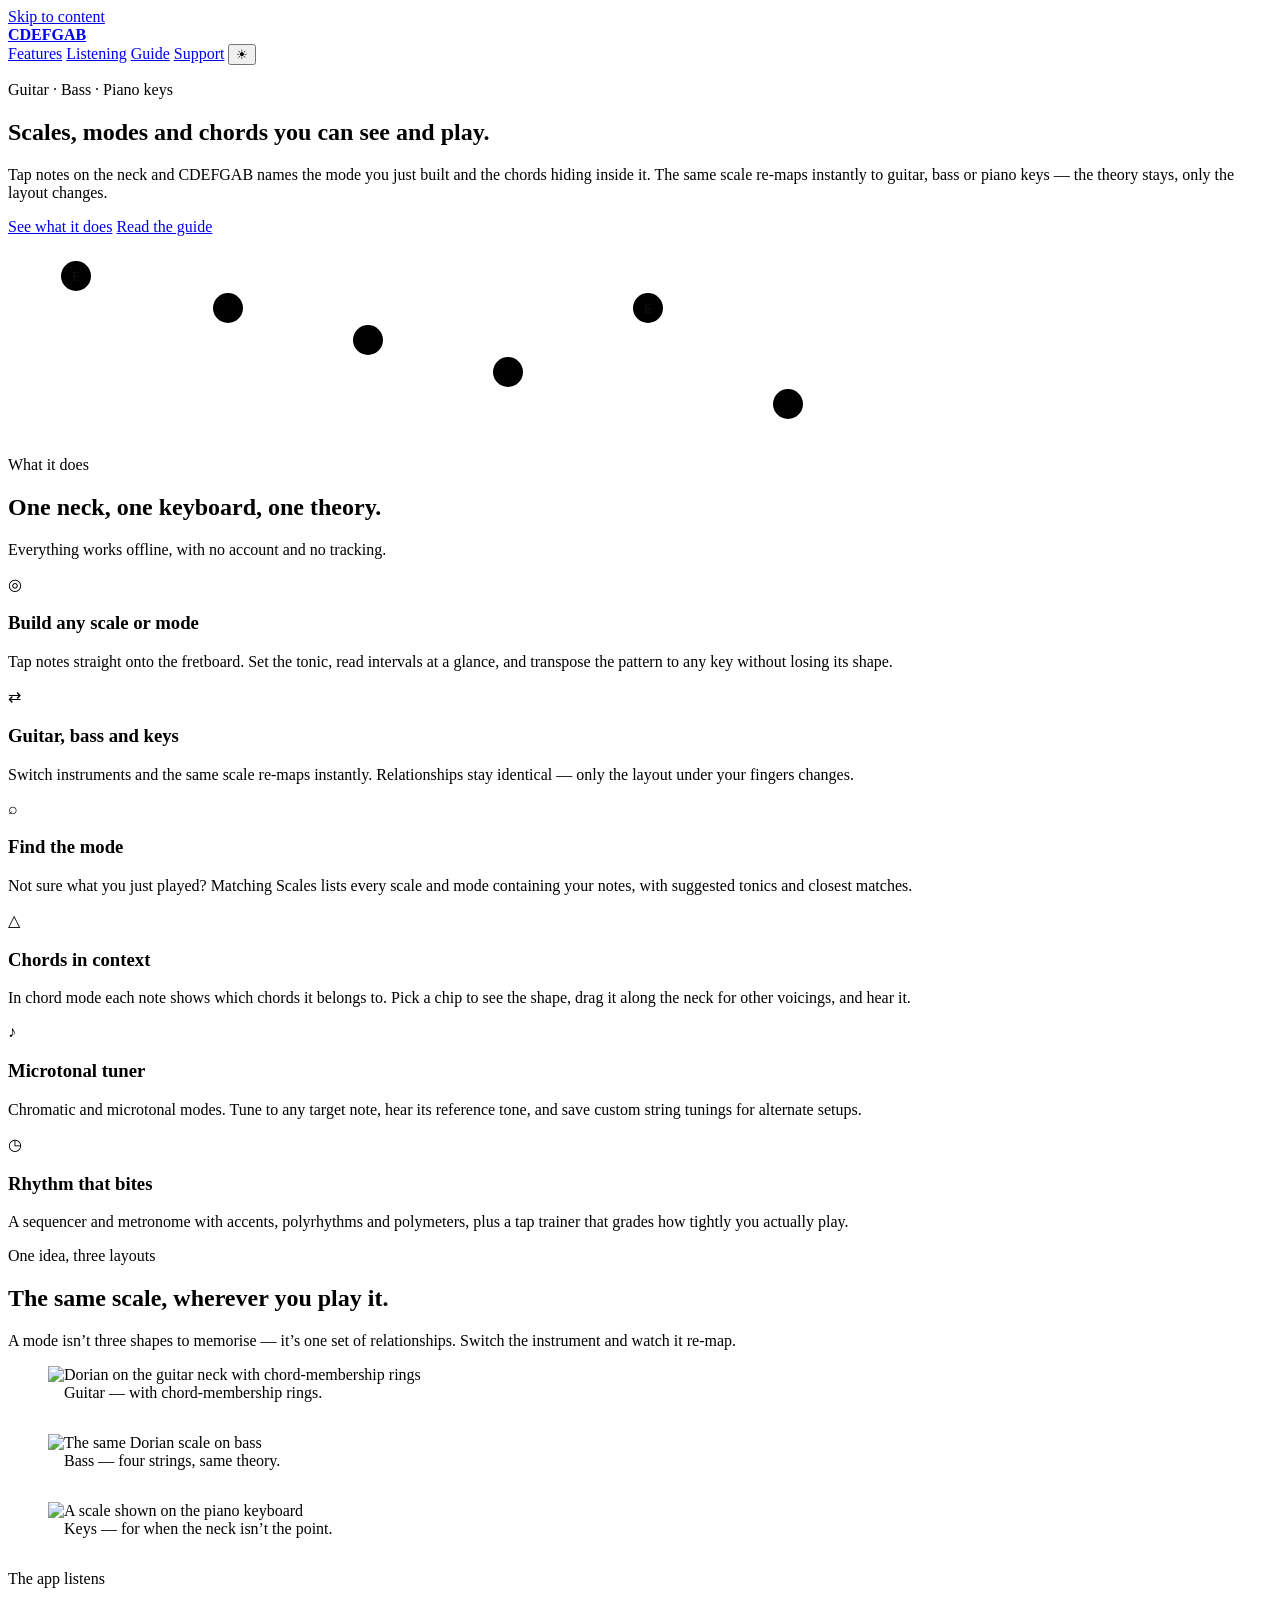
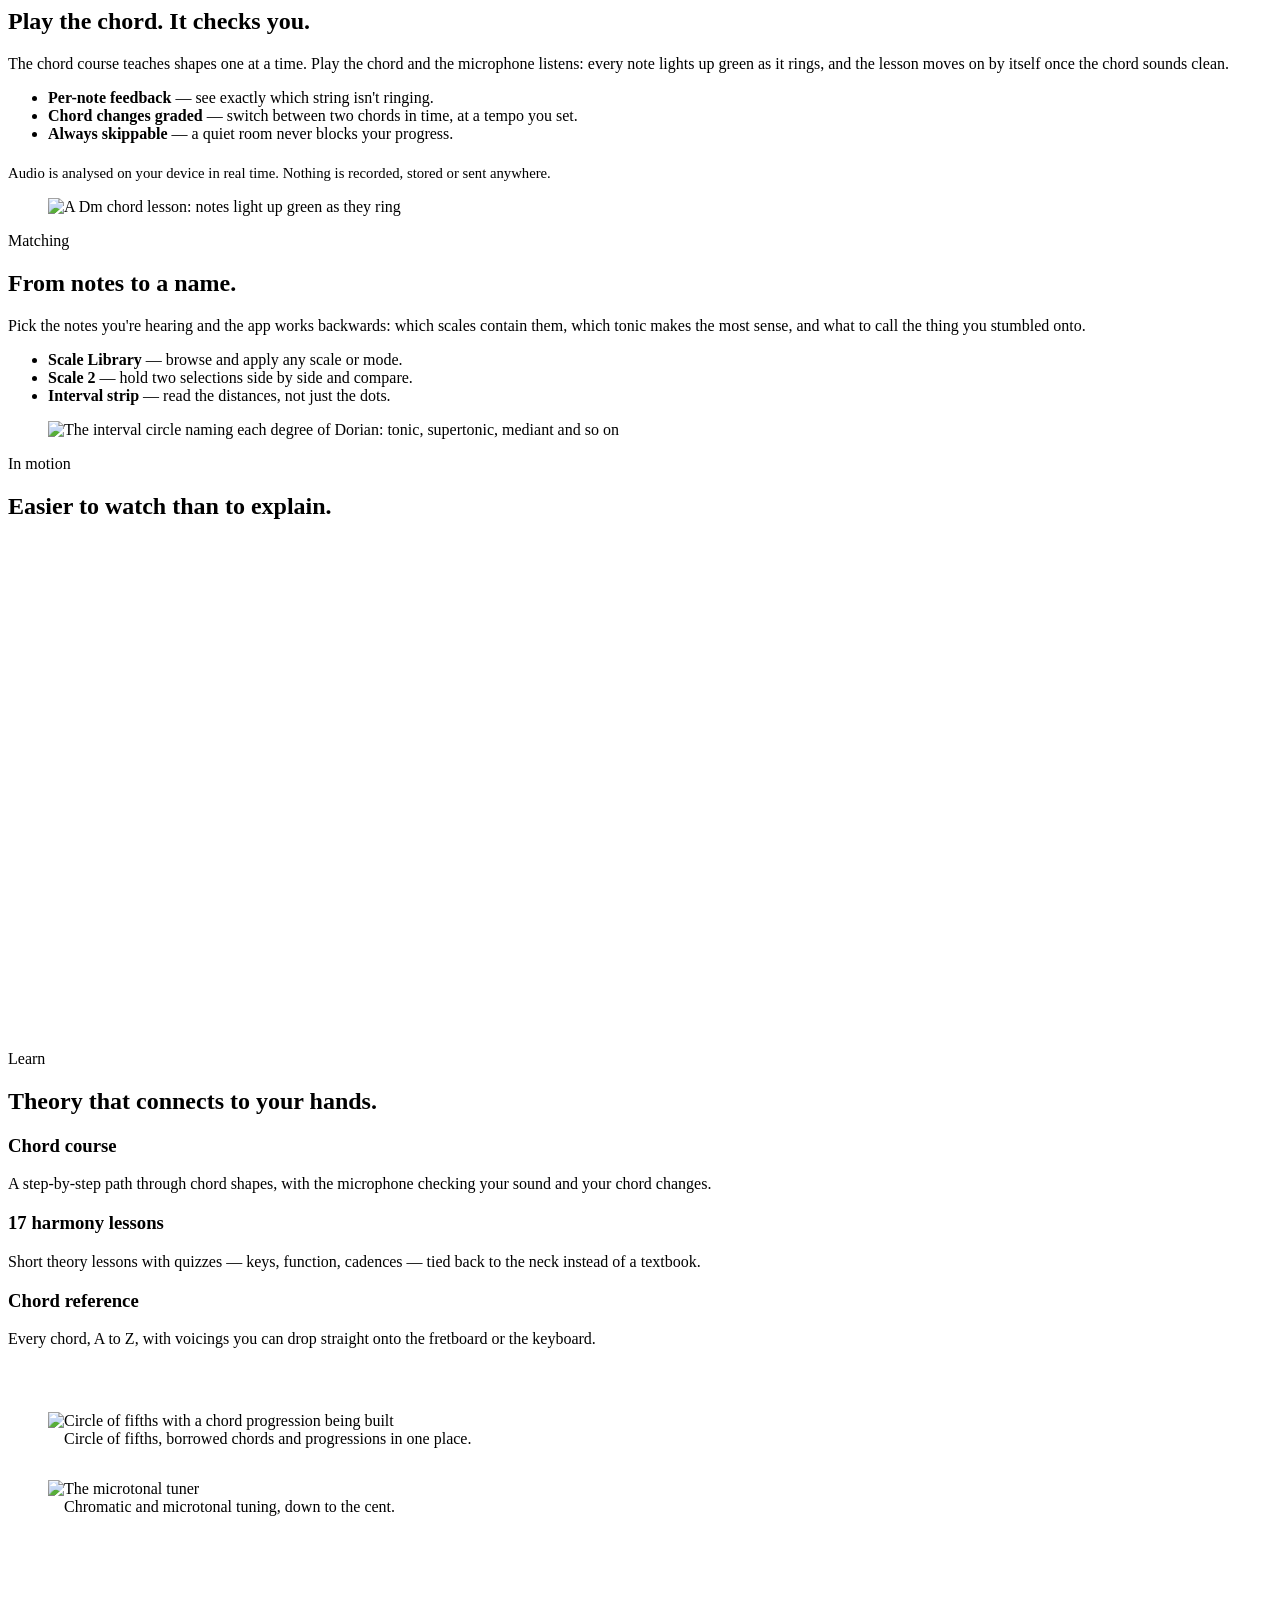
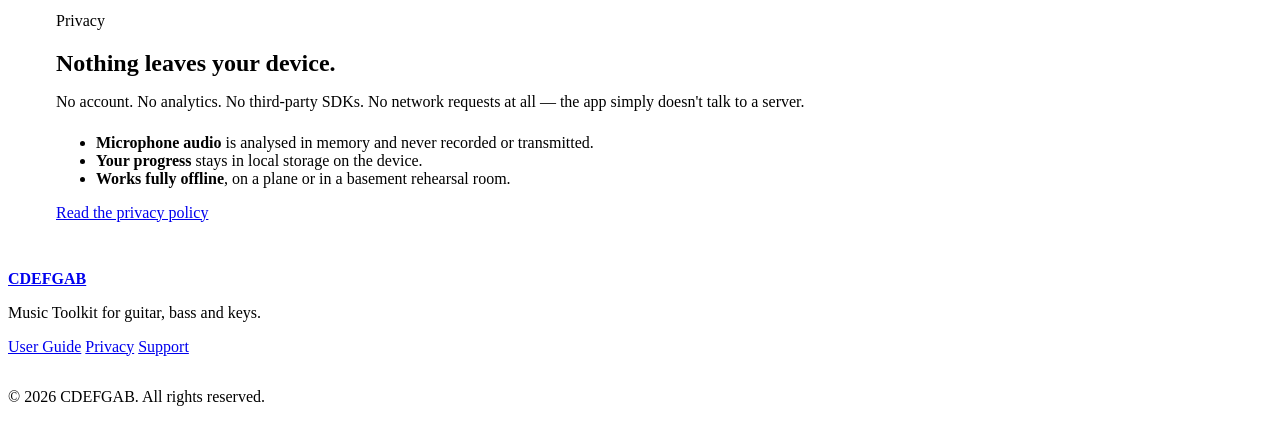
==== index.html @ babf8190 "Add files via upload" ====
<!DOCTYPE html>
<html lang="en">
<head>
<meta charset="utf-8">
<meta name="viewport" content="width=device-width, initial-scale=1">
<title>CDEFGAB Music Toolkit — scales, modes and chords you can see and play</title>
<meta name="description" content="An offline music-theory and practice app for guitar, bass and piano keys. Build scales and modes, find the mode behind your notes, learn chords with microphone checking, and tune with a microtonal tuner.">
<link rel="icon" href="assets/favicon.svg" type="image/svg+xml">
<link rel="manifest" href="site.webmanifest">
<meta name="theme-color" content="#0A0B0C">
<meta property="og:type" content="website">
<meta property="og:title" content="CDEFGAB Music Toolkit">
<meta property="og:description" content="Scales, modes and chords you can see and play — on guitar, bass and piano keys.">
<meta property="og:image" content="assets/og.svg">
<meta name="twitter:card" content="summary_large_image">
<link rel="stylesheet" href="assets/style.css">
</head>
<body>
<a class="skip" href="#main">Skip to content</a>

<header class="site-header">
  <div class="wrap nav">
    <a class="wordmark" href="index.html"><b>CDEFGAB</b></a>
    <nav class="nav-links" aria-label="Main">
      <a class="opt" href="#features">Features</a>
      <a class="opt" href="#listen">Listening</a>
      <a href="guide.html">Guide</a>
      <a href="support.html">Support</a>
      <button class="theme-toggle" type="button" aria-label="Switch appearance">☀</button>
    </nav>
  </div>
</header>

<main id="main">

  <!-- ================= HERO ================= -->
  <section class="hero">
    <div class="wrap">
      <p class="eyebrow">Guitar · Bass · Piano keys</p>
      <h1>Scales, modes and chords you can <span>see and play</span>.</h1>
      <p class="lead">
        Tap notes on the neck and CDEFGAB names the mode you just built and the chords hiding
        inside it. The same scale re-maps instantly to guitar, bass or piano keys — the theory
        stays, only the layout changes.
      </p>
      <div class="btn-row">
        <a class="btn btn-primary" href="#features">See what it does</a>
        <a class="btn btn-ghost" href="guide.html">Read the guide</a>
      </div>

      <!-- Fretboard motif: the app's neck, in pure SVG -->
      <div class="fretboard reveal" aria-hidden="true">
        <svg viewBox="0 0 900 200" width="900" height="200">
          <g stroke="var(--line)" stroke-width="1.5">
            <path d="M40 40h830"/><path d="M40 72h830"/><path d="M40 104h830"/>
            <path d="M40 136h830"/><path d="M40 168h830"/>
          </g>
          <g stroke="var(--line)" stroke-width="1.5" opacity=".7">
            <path d="M150 26v156"/><path d="M290 26v156"/><path d="M430 26v156"/>
            <path d="M570 26v156"/><path d="M710 26v156"/><path d="M850 26v156"/>
          </g>
          <path d="M96 26v156" stroke="var(--muted)" stroke-width="4" stroke-linecap="round"/>
          <g font-family="ui-monospace, SF Mono, Menlo, monospace" font-size="13" font-weight="700">
            <circle cx="68" cy="40" r="15" fill="var(--accent)"/>
            <circle cx="68" cy="40" r="15" fill="none" stroke="var(--orange)" stroke-width="3.5"/>
            <text x="68" y="45" text-anchor="middle" fill="#0A0B0C">E</text>

            <circle cx="220" cy="72" r="15" fill="var(--card-2)" stroke="var(--line)" stroke-width="1.5"/>
            <text x="220" y="77" text-anchor="middle" fill="var(--text)">B</text>

            <circle cx="360" cy="104" r="15" fill="var(--card-2)" stroke="var(--line)" stroke-width="1.5"/>
            <text x="360" y="109" text-anchor="middle" fill="var(--text)">G</text>

            <circle cx="500" cy="136" r="15" fill="var(--card-2)" stroke="var(--line)" stroke-width="1.5"/>
            <text x="500" y="141" text-anchor="middle" fill="var(--text)">D</text>

            <circle cx="640" cy="72" r="15" fill="var(--accent)"/>
            <circle cx="640" cy="72" r="15" fill="none" stroke="var(--orange)" stroke-width="3.5"/>
            <text x="640" y="77" text-anchor="middle" fill="#0A0B0C">E</text>

            <circle cx="780" cy="168" r="15" fill="var(--card-2)" stroke="var(--line)" stroke-width="1.5"/>
            <text x="780" y="173" text-anchor="middle" fill="var(--text)">A</text>
          </g>
        </svg>
      </div>
    </div>
  </section>

  <!-- ================= FEATURES ================= -->
  <section id="features">
    <div class="wrap">
      <div class="section-head reveal">
        <p class="eyebrow">What it does</p>
        <h2>One neck, one keyboard, one theory.</h2>
        <p class="lead">Everything works offline, with no account and no tracking.</p>
      </div>

      <div class="grid grid-3">
        <article class="card reveal">
          <div class="dot">◎</div>
          <h3>Build any scale or mode</h3>
          <p>Tap notes straight onto the fretboard. Set the tonic, read intervals at a glance, and transpose the pattern to any key without losing its shape.</p>
        </article>
        <article class="card reveal">
          <div class="dot o">⇄</div>
          <h3>Guitar, bass and keys</h3>
          <p>Switch instruments and the same scale re-maps instantly. Relationships stay identical — only the layout under your fingers changes.</p>
        </article>
        <article class="card reveal">
          <div class="dot s">⌕</div>
          <h3>Find the mode</h3>
          <p>Not sure what you just played? Matching Scales lists every scale and mode containing your notes, with suggested tonics and closest matches.</p>
        </article>
        <article class="card reveal">
          <div class="dot">△</div>
          <h3>Chords in context</h3>
          <p>In chord mode each note shows which chords it belongs to. Pick a chip to see the shape, drag it along the neck for other voicings, and hear it.</p>
        </article>
        <article class="card reveal">
          <div class="dot o">♪</div>
          <h3>Microtonal tuner</h3>
          <p>Chromatic and microtonal modes. Tune to any target note, hear its reference tone, and save custom string tunings for alternate setups.</p>
        </article>
        <article class="card reveal">
          <div class="dot s">◷</div>
          <h3>Rhythm that bites</h3>
          <p>A sequencer and metronome with accents, polyrhythms and polymeters, plus a tap trainer that grades how tightly you actually play.</p>
        </article>
      </div>
    </div>
  </section>

  <!-- ================= INSTRUMENTS ================= -->
  <section>
    <div class="wrap">
      <div class="section-head reveal">
        <p class="eyebrow">One idea, three layouts</p>
        <h2>The same scale, wherever you play it.</h2>
        <p class="lead">A mode isn’t three shapes to memorise — it’s one set of relationships. Switch the instrument and watch it re-map.</p>
      </div>
      <div class="grid grid-3">
        <figure class="shot reveal">
          <img src="assets/screens/chords-dorian-rings.png" alt="Dorian on the guitar neck with chord-membership rings" loading="lazy" decoding="async">
          <figcaption style="padding:0 1rem 1rem">Guitar — with chord-membership rings.</figcaption>
        </figure>
        <figure class="shot reveal">
          <img src="assets/screens/bass-dorian.png" alt="The same Dorian scale on bass" loading="lazy" decoding="async">
          <figcaption style="padding:0 1rem 1rem">Bass — four strings, same theory.</figcaption>
        </figure>
        <figure class="shot reveal">
          <img src="assets/screens/keys-ionian.png" alt="A scale shown on the piano keyboard" loading="lazy" decoding="async">
          <figcaption style="padding:0 1rem 1rem">Keys — for when the neck isn’t the point.</figcaption>
        </figure>
      </div>
    </div>
  </section>

  <!-- ================= LISTENING ================= -->
  <section id="listen">
    <div class="wrap">
      <div class="split">
        <div class="reveal">
          <p class="eyebrow">The app listens</p>
          <h2>Play the chord. It checks you.</h2>
          <p>
            The chord course teaches shapes one at a time. Play the chord and the microphone
            listens: every note lights up green as it rings, and the lesson moves on by itself
            once the chord sounds clean.
          </p>
          <ul class="ticks">
            <li><strong>Per-note feedback</strong> — see exactly which string isn't ringing.</li>
            <li><strong>Chord changes graded</strong> — switch between two chords in time, at a tempo you set.</li>
            <li><strong>Always skippable</strong> — a quiet room never blocks your progress.</li>
          </ul>
          <p style="margin-top:1.4rem;color:var(--faint);font-size:.92rem">
            Audio is analysed on your device in real time. Nothing is recorded, stored or sent anywhere.
          </p>
        </div>
        <figure class="shot reveal">
          <img src="assets/screens/chord-lesson-listening.png" alt="A Dm chord lesson: notes light up green as they ring" loading="lazy" decoding="async">
        </figure>
      </div>
    </div>
  </section>

  <!-- ================= MATCHING ================= -->
  <section>
    <div class="wrap">
      <div class="split rev">
        <div class="reveal">
          <p class="eyebrow">Matching</p>
          <h2>From notes to a name.</h2>
          <p>
            Pick the notes you're hearing and the app works backwards: which scales contain them,
            which tonic makes the most sense, and what to call the thing you stumbled onto.
          </p>
          <ul class="ticks">
            <li><strong>Scale Library</strong> — browse and apply any scale or mode.</li>
            <li><strong>Scale 2</strong> — hold two selections side by side and compare.</li>
            <li><strong>Interval strip</strong> — read the distances, not just the dots.</li>
          </ul>
        </div>
        <figure class="shot reveal">
          <img src="assets/screens/circle-dorian.png" alt="The interval circle naming each degree of Dorian: tonic, supertonic, mediant and so on" loading="lazy" decoding="async">
        </figure>
      </div>
    </div>
  </section>

  <!-- ================= IN MOTION ================= -->
  <section>
    <div class="wrap">
      <div class="section-head reveal">
        <p class="eyebrow">In motion</p>
        <h2>Easier to watch than to explain.</h2>
      </div>
      <div class="grid grid-3">
        <figure class="shot reveal">
          <video src="assets/videos/preview-1.mp4" muted loop playsinline preload="none"
                 poster="assets/screens/chords-dorian-rings.png" data-autoplay
                 aria-label="App preview"></video>
        </figure>
        <figure class="shot reveal">
          <video src="assets/videos/preview-2.mp4" muted loop playsinline preload="none"
                 poster="assets/screens/harmony-progression.png" data-autoplay
                 aria-label="App preview"></video>
        </figure>
        <figure class="shot reveal">
          <video src="assets/videos/preview-3.mp4" muted loop playsinline preload="none"
                 poster="assets/screens/pad-trainer.png" data-autoplay
                 aria-label="App preview"></video>
        </figure>
      </div>
    </div>
  </section>

  <!-- ================= LEARN ================= -->
  <section>
    <div class="wrap">
      <div class="section-head reveal">
        <p class="eyebrow">Learn</p>
        <h2>Theory that connects to your hands.</h2>
      </div>
      <div class="grid grid-3">
        <article class="card reveal">
          <h3>Chord course</h3>
          <p>A step-by-step path through chord shapes, with the microphone checking your sound and your chord changes.</p>
        </article>
        <article class="card reveal">
          <h3>17 harmony lessons</h3>
          <p>Short theory lessons with quizzes — keys, function, cadences — tied back to the neck instead of a textbook.</p>
        </article>
        <article class="card reveal">
          <h3>Chord reference</h3>
          <p>Every chord, A to Z, with voicings you can drop straight onto the fretboard or the keyboard.</p>
        </article>
      </div>

      <div class="split" style="margin-top:clamp(32px,5vw,64px)">
        <figure class="shot reveal">
          <img src="assets/screens/harmony-progression.png" alt="Circle of fifths with a chord progression being built" loading="lazy" decoding="async">
          <figcaption style="padding:0 1rem 1rem">Circle of fifths, borrowed chords and progressions in one place.</figcaption>
        </figure>
        <figure class="shot reveal">
          <img src="assets/screens/tuner-microtonal.png" alt="The microtonal tuner" loading="lazy" decoding="async">
          <figcaption style="padding:0 1rem 1rem">Chromatic and microtonal tuning, down to the cent.</figcaption>
        </figure>
      </div>
    </div>
  </section>

  <!-- ================= PRIVACY ================= -->
  <section>
    <div class="wrap">
      <div class="card reveal" style="padding:clamp(26px,4vw,48px)">
        <p class="eyebrow">Privacy</p>
        <h2 style="margin-bottom:.4em">Nothing leaves your device.</h2>
        <p class="lead" style="margin-bottom:1.4rem">
          No account. No analytics. No third-party SDKs. No network requests at all —
          the app simply doesn't talk to a server.
        </p>
        <ul class="ticks">
          <li><strong>Microphone audio</strong> is analysed in memory and never recorded or transmitted.</li>
          <li><strong>Your progress</strong> stays in local storage on the device.</li>
          <li><strong>Works fully offline</strong>, on a plane or in a basement rehearsal room.</li>
        </ul>
        <div class="btn-row">
          <a class="btn btn-ghost" href="privacy.html">Read the privacy policy</a>
        </div>
      </div>
    </div>
  </section>

</main>

<footer class="site-footer">
  <div class="wrap footer-grid">
    <div>
      <a class="wordmark" href="index.html"><b>CDEFGAB</b></a>
      <p class="copy" style="margin-top:1rem">Music Toolkit for guitar, bass and keys.</p>
    </div>
    <nav class="footer-links" aria-label="Footer">
      <a href="guide.html">User Guide</a>
      <a href="privacy.html">Privacy</a>
      <a href="support.html">Support</a>
    </nav>
  </div>
  <div class="wrap" style="margin-top:2rem">
    <p class="copy">© 2026 CDEFGAB. All rights reserved.</p>
  </div>
</footer>

<script src="assets/app.js" defer></script>
</body>
</html>
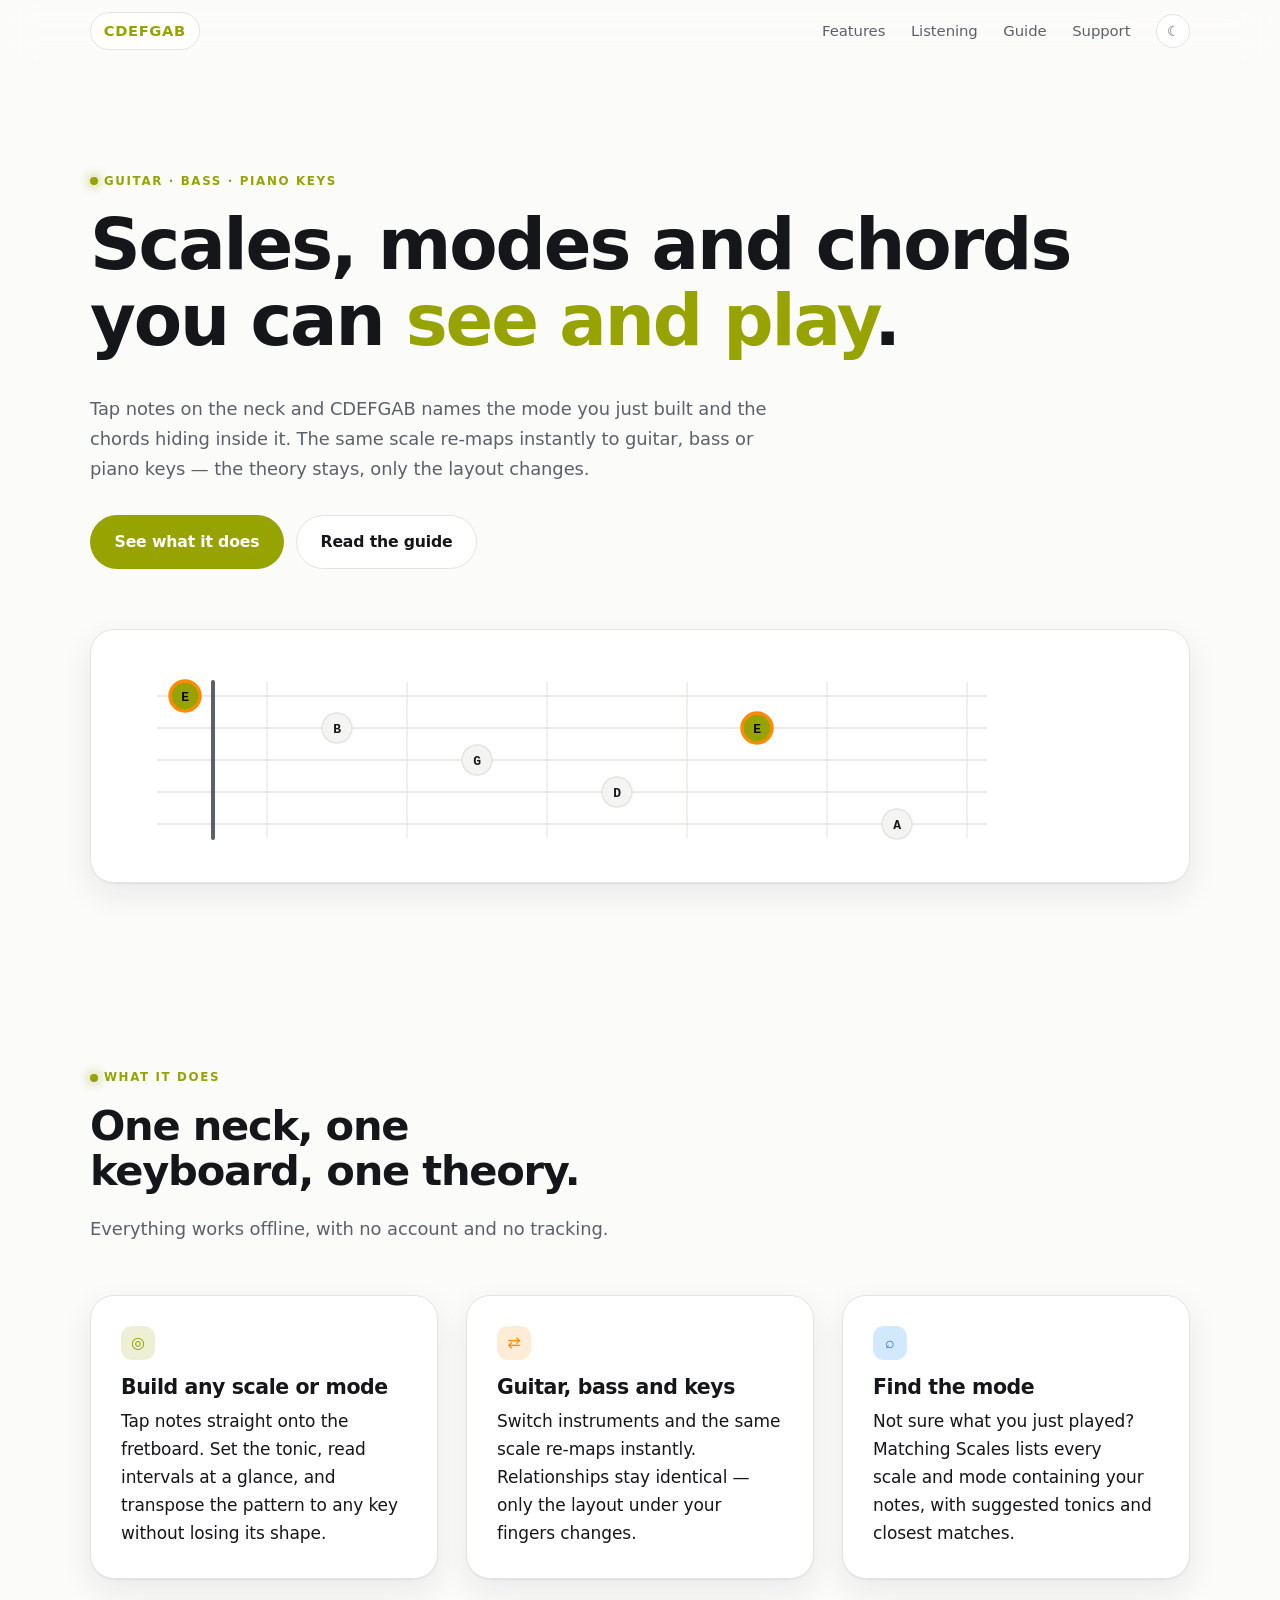
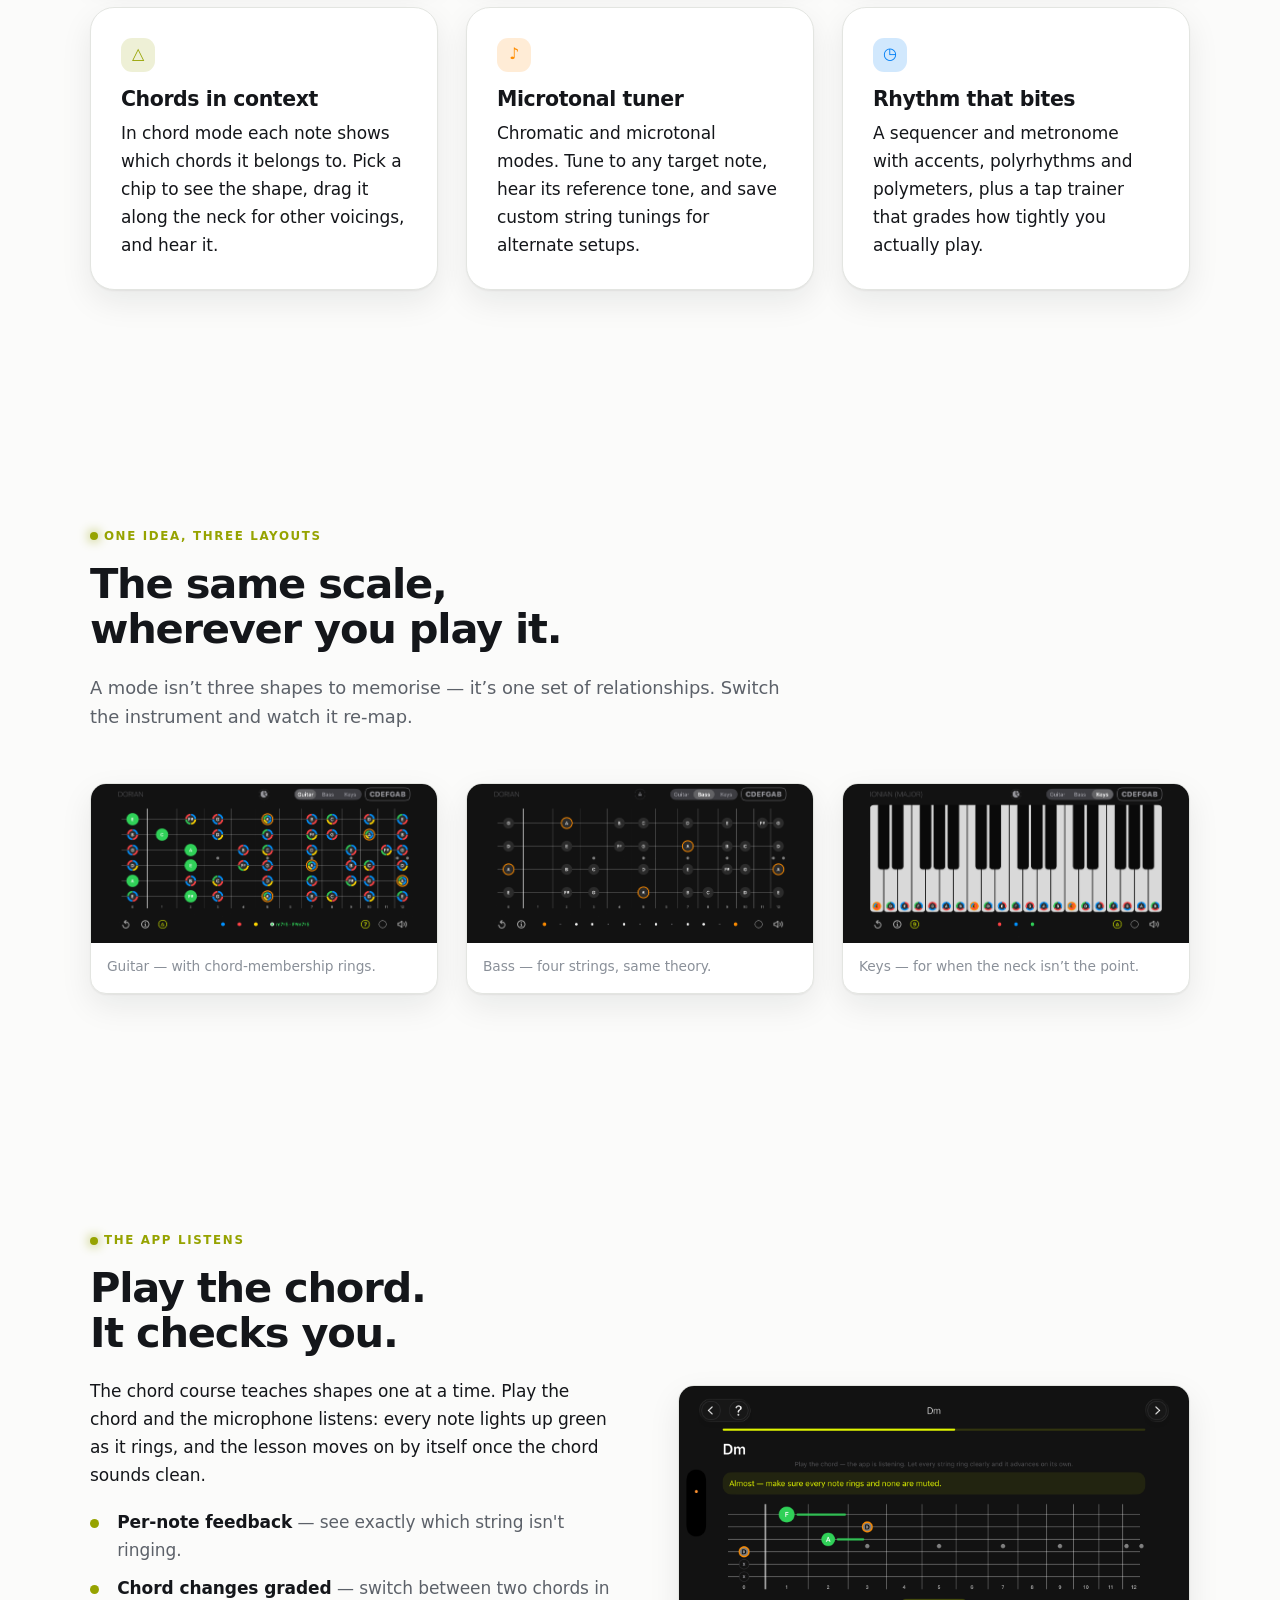
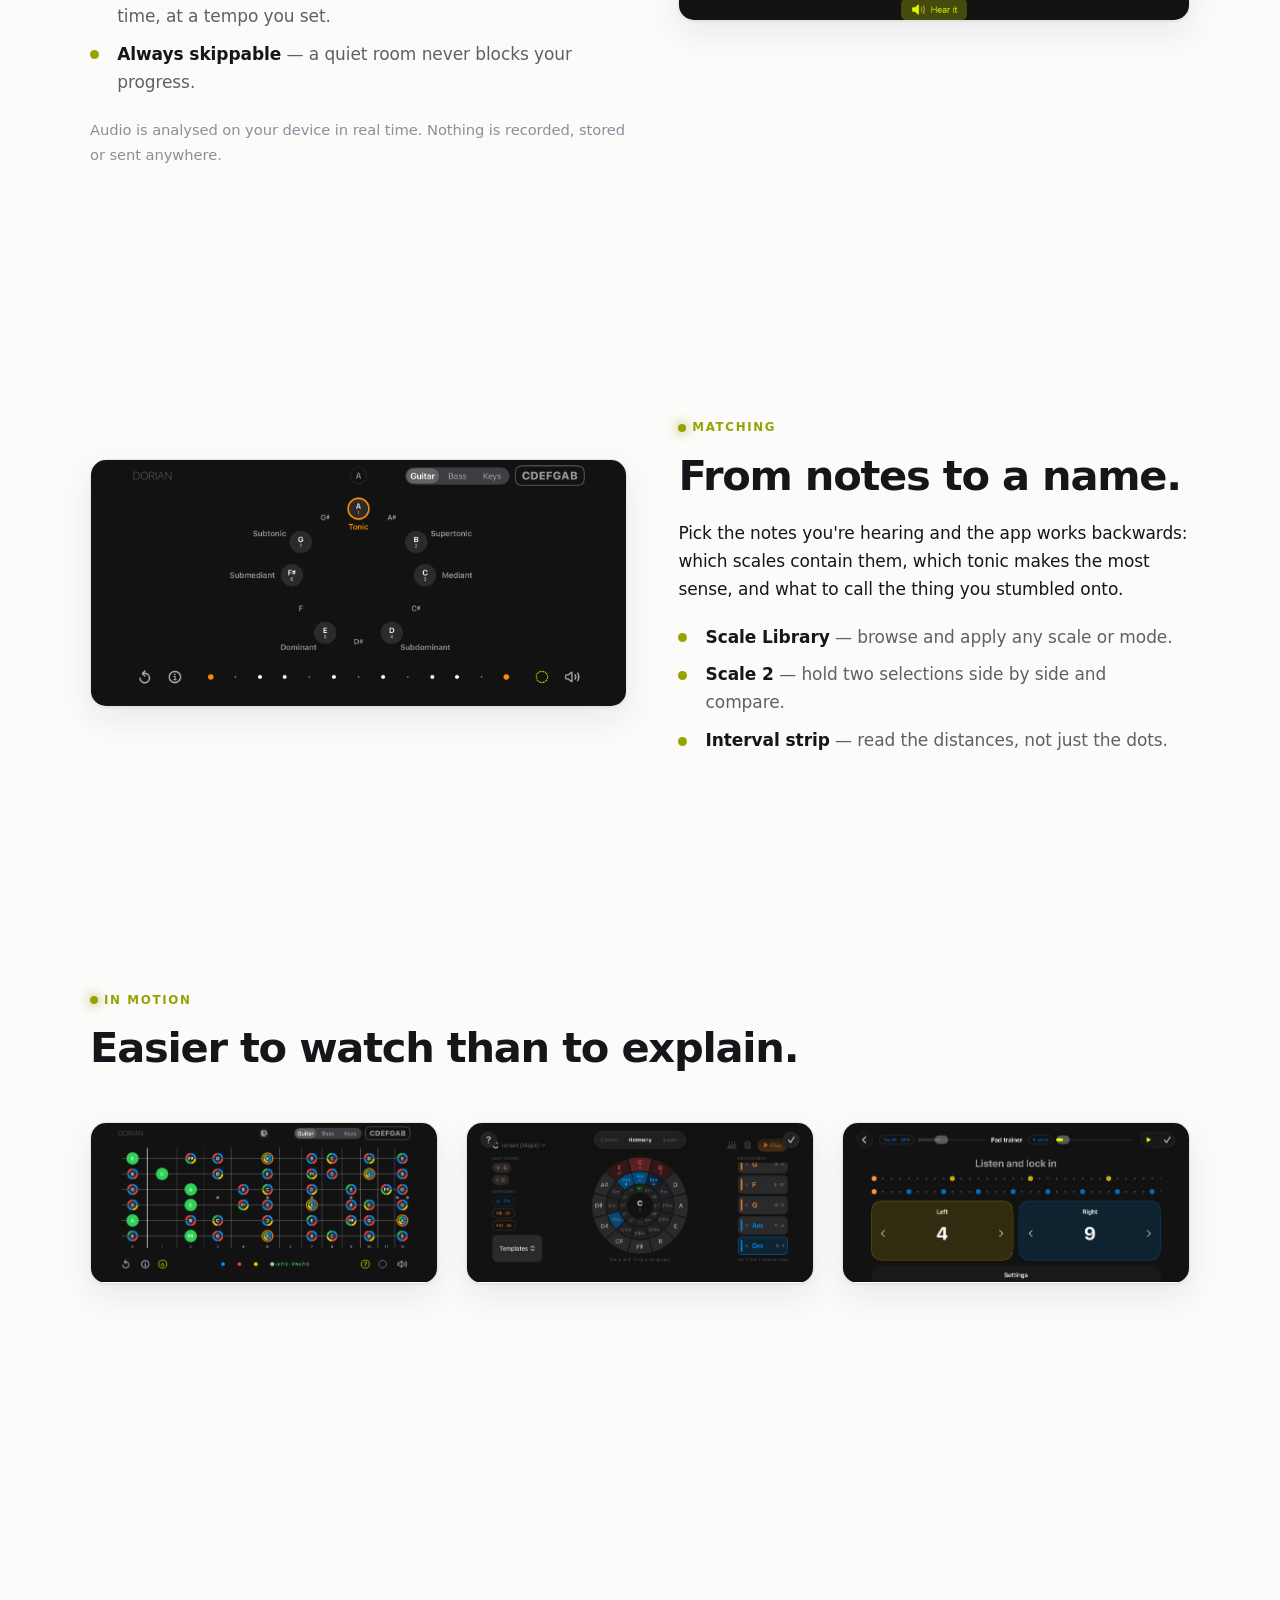
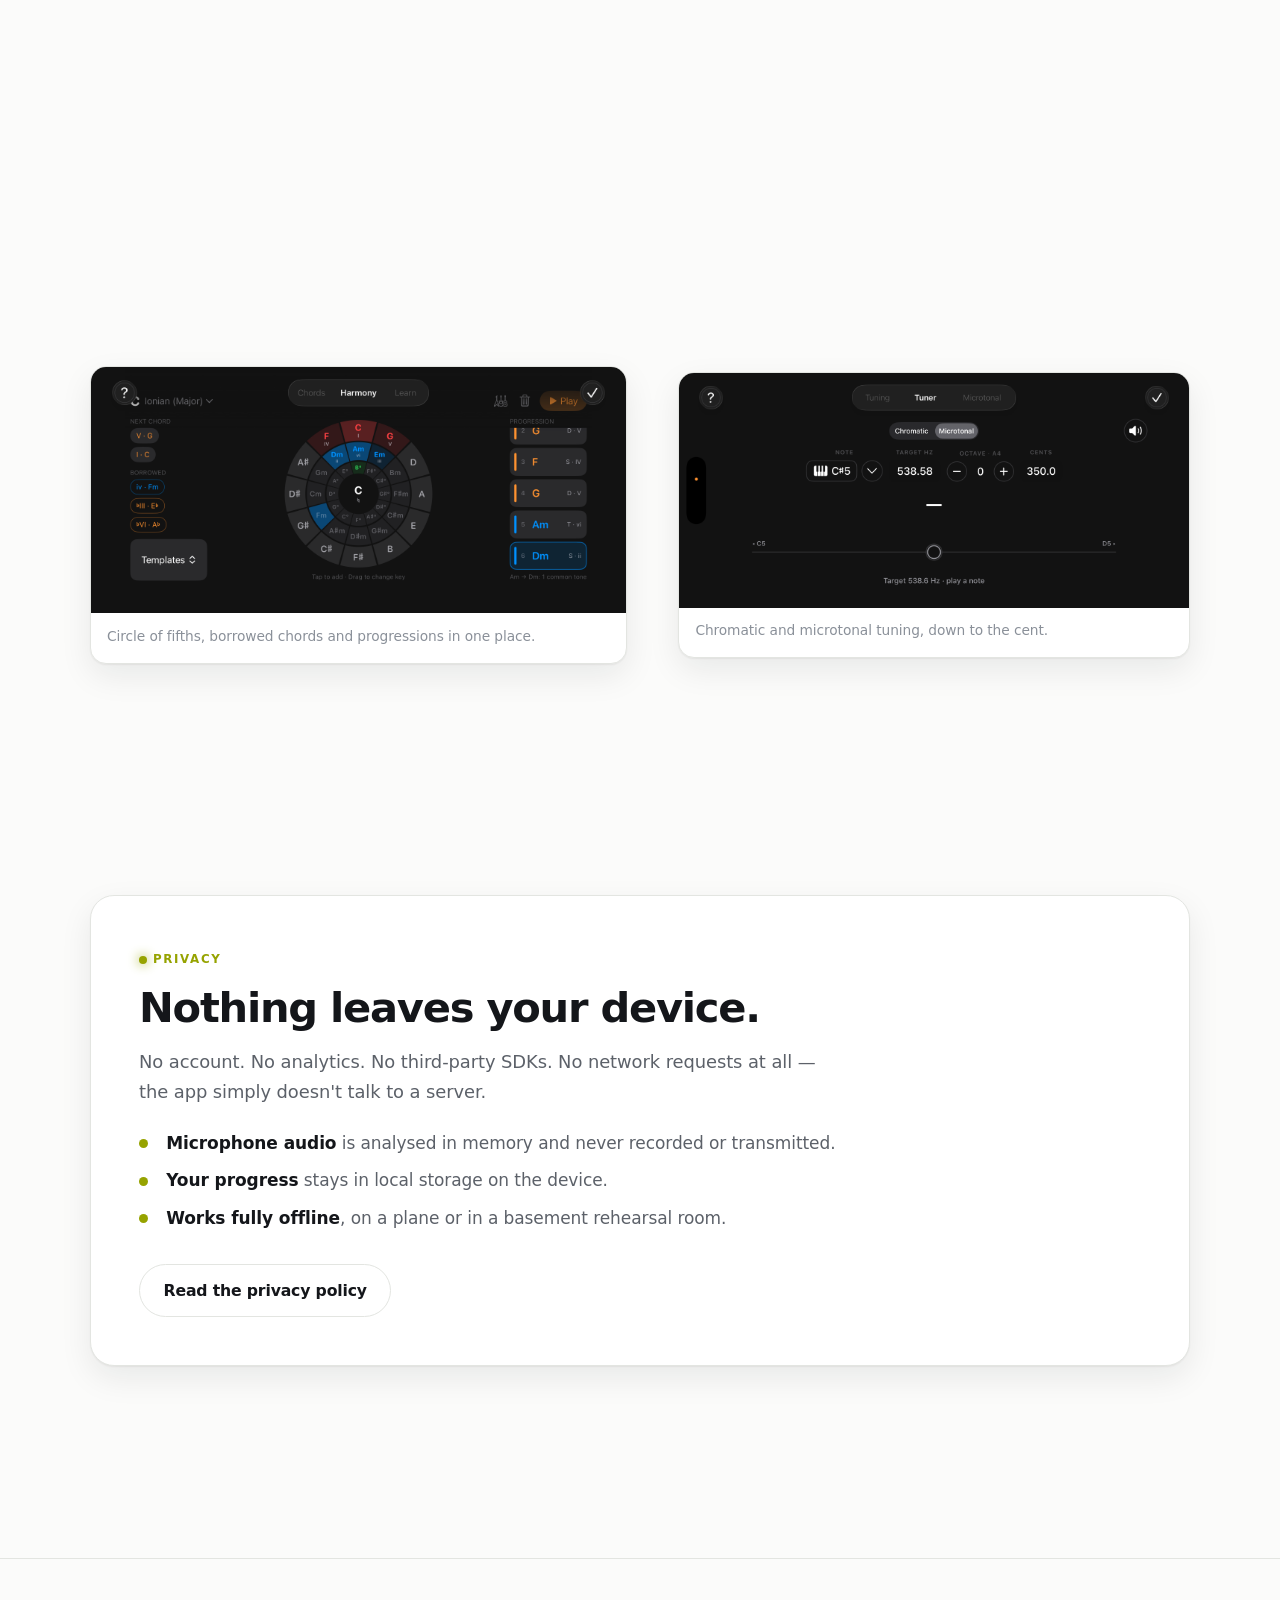
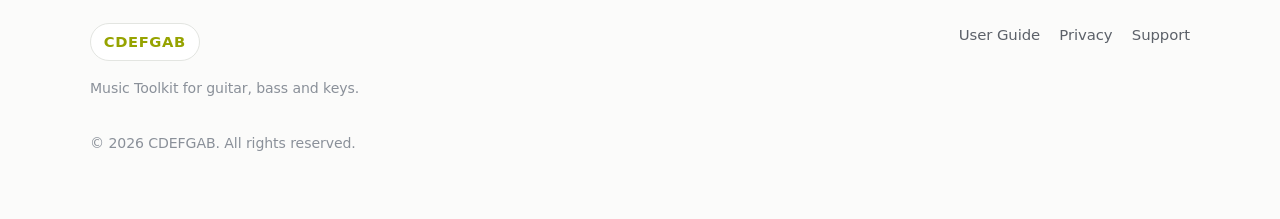
==== commit e556300d: "New CDEFGAB Music Toolkit site" ====
--- a/index.html
+++ b/index.html
@@ -11,7 +11,7 @@
 <meta property="og:type" content="website">
 <meta property="og:title" content="CDEFGAB Music Toolkit">
 <meta property="og:description" content="Scales, modes and chords you can see and play — on guitar, bass and piano keys.">
-<meta property="og:image" content="assets/og.svg">
+<meta property="og:image" content="https://guitarwizardapp.github.io/cdefgab_music_toolkit/assets/og.svg">
 <meta name="twitter:card" content="summary_large_image">
 <link rel="stylesheet" href="assets/style.css">
 </head>
--- a/assets/style.css
+++ b/assets/style.css
@@ -0,0 +1,344 @@
+/* ==========================================================================
+   CDEFGAB Music Toolkit — site design system
+   Mirrors the app: dark-first canvas, neon-lime accent (#E0F500), orange
+   tonic accent (#FF8C00), soft raised cards, generous landscape-ish rhythm.
+   No dependencies, no build step — works as-is on GitHub Pages.
+   ========================================================================== */
+
+/* ---------- tokens ---------- */
+:root {
+  color-scheme: dark light;
+
+  /* brand — taken straight from AppMenuStyling */
+  --lime: #E0F500;
+  --lime-dim: #B5C506;
+  --orange: #FF8C00;
+  --sky: #007EF5;
+  --red: #F53E33;
+
+  /* dark canvas (default) */
+  --bg: #0A0B0C;
+  --bg-elev: #131517;
+  --card: #16181A;
+  --card-2: #1C1F22;
+  --line: #26292D;
+  --text: #F2F4F5;
+  --muted: #9AA0A6;
+  --faint: #6B7076;
+  --accent: var(--lime);
+  --accent-ink: #0A0B0C;
+
+  /* scale */
+  --r-sm: 10px;
+  --r-md: 16px;
+  --r-lg: 24px;
+  --r-pill: 999px;
+  --pad: clamp(20px, 4vw, 40px);
+  --gap: clamp(16px, 2.4vw, 28px);
+  --maxw: 1180px;
+
+  --shadow: 0 1px 0 rgba(255, 255, 255, .04) inset, 0 12px 40px rgba(0, 0, 0, .45);
+  --ring: 0 0 0 3px color-mix(in srgb, var(--accent) 35%, transparent);
+
+  --ease: cubic-bezier(.22, .68, 0, 1);
+}
+
+/* Light appearance mirrors the app's light mode: chartreuse instead of neon. */
+@media (prefers-color-scheme: light) {
+  :root {
+    --bg: #FBFBFA;
+    --bg-elev: #FFFFFF;
+    --card: #FFFFFF;
+    --card-2: #F4F5F3;
+    --line: #E3E5E1;
+    --text: #14161A;
+    --muted: #5C6169;
+    --faint: #8A9099;
+    --accent: #96A300;
+    --accent-ink: #FFFFFF;
+    --shadow: 0 1px 2px rgba(16, 20, 24, .06), 0 12px 32px rgba(16, 20, 24, .08);
+  }
+}
+
+/* Manual override wins over the media query in both directions. */
+:root[data-theme="dark"] {
+  color-scheme: dark;
+  --bg: #0A0B0C; --bg-elev: #131517; --card: #16181A; --card-2: #1C1F22;
+  --line: #26292D; --text: #F2F4F5; --muted: #9AA0A6; --faint: #6B7076;
+  --accent: var(--lime); --accent-ink: #0A0B0C;
+  --shadow: 0 1px 0 rgba(255,255,255,.04) inset, 0 12px 40px rgba(0,0,0,.45);
+}
+:root[data-theme="light"] {
+  color-scheme: light;
+  --bg: #FBFBFA; --bg-elev: #FFFFFF; --card: #FFFFFF; --card-2: #F4F5F3;
+  --line: #E3E5E1; --text: #14161A; --muted: #5C6169; --faint: #8A9099;
+  --accent: #96A300; --accent-ink: #FFFFFF;
+  --shadow: 0 1px 2px rgba(16,20,24,.06), 0 12px 32px rgba(16,20,24,.08);
+}
+
+/* ---------- base ---------- */
+*, *::before, *::after { box-sizing: border-box; }
+
+html { -webkit-text-size-adjust: 100%; scroll-behavior: smooth; }
+@media (prefers-reduced-motion: reduce) { html { scroll-behavior: auto; } }
+
+body {
+  margin: 0;
+  background: var(--bg);
+  color: var(--text);
+  font-family: -apple-system, BlinkMacSystemFont, "SF Pro Text", "Segoe UI", Inter, system-ui, sans-serif;
+  font-size: clamp(15px, .55vw + 14px, 17px);
+  line-height: 1.65;
+  letter-spacing: -.005em;
+  -webkit-font-smoothing: antialiased;
+  overflow-x: hidden;
+}
+
+/* Ambient glow — the app's neon accent bleeding into the canvas. */
+body::before {
+  content: "";
+  position: fixed;
+  inset: -30vh -10vw auto;
+  height: 70vh;
+  background:
+    radial-gradient(50% 60% at 20% 0%, color-mix(in srgb, var(--accent) 12%, transparent), transparent 70%),
+    radial-gradient(40% 50% at 85% 10%, color-mix(in srgb, var(--orange) 9%, transparent), transparent 70%);
+  pointer-events: none;
+  z-index: 0;
+}
+
+img, video, svg { max-width: 100%; height: auto; display: block; }
+
+a { color: var(--accent); text-decoration: none; }
+a:hover { text-decoration: underline; text-underline-offset: 3px; }
+
+:focus-visible { outline: none; box-shadow: var(--ring); border-radius: 6px; }
+
+/* ---------- typography ---------- */
+h1, h2, h3, h4 {
+  margin: 0 0 .5em;
+  line-height: 1.08;
+  letter-spacing: -.03em;
+  font-weight: 680;
+  text-wrap: balance;
+}
+h1 { font-size: clamp(2.4rem, 6vw, 4.4rem); }
+h2 { font-size: clamp(1.7rem, 3.4vw, 2.6rem); }
+h3 { font-size: clamp(1.15rem, 1.6vw, 1.35rem); letter-spacing: -.02em; }
+p  { margin: 0 0 1em; text-wrap: pretty; }
+p.lead { font-size: clamp(1.05rem, 1.4vw, 1.3rem); color: var(--muted); max-width: 62ch; }
+
+.eyebrow {
+  display: inline-flex; align-items: center; gap: .5em;
+  font-size: .74rem; font-weight: 660; letter-spacing: .14em; text-transform: uppercase;
+  color: var(--accent);
+  margin: 0 0 1rem;
+}
+.eyebrow::before {
+  content: ""; width: 8px; height: 8px; border-radius: 50%;
+  background: var(--accent);
+  box-shadow: 0 0 12px var(--accent);
+}
+
+.mono {
+  font-family: ui-monospace, "SF Mono", SFMono-Regular, Menlo, Consolas, monospace;
+  font-size: .86em; letter-spacing: 0;
+}
+
+/* ---------- layout ---------- */
+.wrap { width: 100%; max-width: var(--maxw); margin-inline: auto; padding-inline: var(--pad); position: relative; z-index: 1; }
+section { padding-block: clamp(56px, 9vw, 120px); position: relative; z-index: 1; }
+.section-head { max-width: 66ch; margin-bottom: clamp(28px, 4vw, 52px); }
+
+.grid { display: grid; gap: var(--gap); }
+.grid-2 { grid-template-columns: repeat(auto-fit, minmax(min(100%, 320px), 1fr)); }
+.grid-3 { grid-template-columns: repeat(auto-fit, minmax(min(100%, 260px), 1fr)); }
+
+/* ---------- header ---------- */
+.site-header {
+  position: sticky; top: 0; z-index: 50;
+  background: color-mix(in srgb, var(--bg) 76%, transparent);
+  backdrop-filter: saturate(180%) blur(16px);
+  -webkit-backdrop-filter: saturate(180%) blur(16px);
+  border-bottom: 1px solid transparent;
+  transition: border-color .3s var(--ease);
+}
+.site-header.is-stuck { border-bottom-color: var(--line); }
+.nav { display: flex; align-items: center; gap: clamp(12px, 2vw, 28px); min-height: 62px; }
+.nav-links { display: flex; gap: clamp(12px, 2vw, 26px); margin-left: auto; align-items: center; }
+.nav-links a { color: var(--muted); font-size: .93rem; font-weight: 520; }
+.nav-links a:hover, .nav-links a[aria-current="page"] { color: var(--text); text-decoration: none; }
+@media (max-width: 620px) { .nav-links a.opt { display: none; } }
+
+/* Wordmark — echoes the CDEFGAB pill chip in the app's title bar. */
+.wordmark {
+  display: inline-flex; align-items: center; gap: .55rem;
+  font-weight: 700; letter-spacing: .04em; color: var(--text);
+  border: 1px solid var(--line); border-radius: var(--r-pill);
+  padding: .34rem .8rem; font-size: .92rem;
+  background: var(--card);
+}
+.wordmark:hover { text-decoration: none; border-color: color-mix(in srgb, var(--accent) 50%, var(--line)); }
+.wordmark b { color: var(--accent); font-weight: 700; }
+
+.theme-toggle {
+  appearance: none; border: 1px solid var(--line); background: var(--card);
+  color: var(--muted); border-radius: var(--r-pill); cursor: pointer;
+  width: 34px; height: 34px; display: grid; place-items: center; font-size: .9rem;
+  transition: color .2s, border-color .2s;
+}
+.theme-toggle:hover { color: var(--text); border-color: var(--accent); }
+
+/* ---------- buttons ---------- */
+.btn {
+  display: inline-flex; align-items: center; justify-content: center; gap: .55em;
+  padding: .82em 1.5em; border-radius: var(--r-pill);
+  font-weight: 640; font-size: .98rem; letter-spacing: -.01em;
+  border: 1px solid transparent; cursor: pointer;
+  transition: transform .18s var(--ease), background-color .2s, border-color .2s, color .2s;
+}
+.btn:hover { text-decoration: none; transform: translateY(-1px); }
+.btn:active { transform: translateY(0); }
+.btn-primary { background: var(--accent); color: var(--accent-ink); }
+.btn-primary:hover { background: color-mix(in srgb, var(--accent) 86%, white); }
+.btn-ghost { border-color: var(--line); color: var(--text); background: var(--card); }
+.btn-ghost:hover { border-color: var(--accent); color: var(--accent); }
+.btn-row { display: flex; flex-wrap: wrap; gap: .75rem; margin-top: 2rem; }
+
+/* ---------- cards ---------- */
+.card {
+  background: var(--card);
+  border: 1px solid var(--line);
+  border-radius: var(--r-lg);
+  padding: clamp(20px, 2.4vw, 30px);
+  box-shadow: var(--shadow);
+  transition: border-color .25s var(--ease), transform .25s var(--ease);
+}
+.card:hover { border-color: color-mix(in srgb, var(--accent) 34%, var(--line)); }
+.card h3 { margin-bottom: .45em; }
+.card p:last-child { margin-bottom: 0; }
+.card .dot {
+  width: 34px; height: 34px; border-radius: 11px; display: grid; place-items: center;
+  background: color-mix(in srgb, var(--accent) 16%, transparent);
+  color: var(--accent); font-size: 1rem; margin-bottom: 1rem;
+}
+.card .dot.o { background: color-mix(in srgb, var(--orange) 16%, transparent); color: var(--orange); }
+.card .dot.s { background: color-mix(in srgb, var(--sky) 18%, transparent); color: var(--sky); }
+
+/* ---------- hero ---------- */
+.hero { padding-block: clamp(48px, 8vw, 104px) clamp(30px, 5vw, 70px); }
+.hero h1 span { color: var(--accent); }
+.hero .lead { margin-top: 1.1rem; }
+
+/* Fretboard motif — a nod to the app's neck, drawn in pure CSS/SVG. */
+.fretboard {
+  margin-top: clamp(34px, 5vw, 60px);
+  border: 1px solid var(--line);
+  border-radius: var(--r-lg);
+  background: linear-gradient(180deg, var(--card), var(--bg-elev));
+  padding: clamp(16px, 2.4vw, 26px);
+  box-shadow: var(--shadow);
+  overflow-x: auto;
+}
+.fretboard svg { min-width: 620px; }
+
+/* ---------- feature media ---------- */
+.shot {
+  border: 1px solid var(--line); border-radius: var(--r-md);
+  background: var(--bg-elev); overflow: hidden; box-shadow: var(--shadow);
+}
+.shot img, .shot video { width: 100%; display: block; }
+figure { margin: 0; }
+figcaption { color: var(--faint); font-size: .86rem; margin-top: .7rem; }
+
+.split { display: grid; gap: clamp(24px, 4vw, 56px); align-items: center; grid-template-columns: 1fr; }
+@media (min-width: 900px) { .split { grid-template-columns: 1.05fr 1fr; } .split.rev > :first-child { order: 2; } }
+
+/* ---------- lists ---------- */
+.ticks { list-style: none; padding: 0; margin: 1.2rem 0 0; display: grid; gap: .6rem; }
+.ticks li { padding-left: 1.7rem; position: relative; color: var(--muted); }
+.ticks li::before {
+  content: "";
+  position: absolute; left: 0; top: .62em;
+  width: 9px; height: 9px; border-radius: 50%;
+  background: var(--accent);
+}
+.ticks strong { color: var(--text); font-weight: 620; }
+
+/* ---------- doc pages (guide / privacy / support) ---------- */
+.doc { max-width: 78ch; }
+.doc h2 { margin-top: 2.4em; scroll-margin-top: 90px; }
+.doc h3 { margin-top: 1.8em; scroll-margin-top: 90px; }
+.doc h2:first-of-type { margin-top: 1em; }
+.doc ul, .doc ol { padding-left: 1.3rem; margin: 0 0 1.2em; }
+.doc li { margin-bottom: .45em; }
+.doc li::marker { color: var(--accent); }
+.doc hr { border: 0; border-top: 1px solid var(--line); margin: 3rem 0; }
+.doc code {
+  font-family: ui-monospace, "SF Mono", SFMono-Regular, Menlo, monospace;
+  font-size: .88em; background: var(--card-2); border: 1px solid var(--line);
+  padding: .12em .45em; border-radius: 6px;
+}
+.doc table { width: 100%; border-collapse: collapse; margin: 0 0 1.6em; font-size: .95rem; }
+.doc th, .doc td { text-align: left; padding: .7em .8em; border-bottom: 1px solid var(--line); vertical-align: top; }
+.doc th { color: var(--text); font-weight: 620; }
+.doc td { color: var(--muted); }
+.table-scroll { overflow-x: auto; }
+
+.callout {
+  border: 1px solid var(--line);
+  border-left: 3px solid var(--accent);
+  background: var(--card);
+  border-radius: var(--r-md);
+  padding: 1.1rem 1.3rem;
+  margin: 1.6rem 0;
+}
+.callout p:last-child { margin-bottom: 0; }
+.callout strong { color: var(--text); }
+
+/* Table of contents for long docs */
+.toc { border: 1px solid var(--line); background: var(--card); border-radius: var(--r-md); padding: 1.2rem 1.4rem; margin-bottom: 2.4rem; }
+.toc p { font-size: .78rem; text-transform: uppercase; letter-spacing: .12em; color: var(--faint); margin: 0 0 .7rem; font-weight: 640; }
+.toc ol { margin: 0; padding-left: 1.1rem; display: grid; gap: .3rem; }
+.toc a { color: var(--muted); }
+.toc a:hover { color: var(--accent); }
+
+.updated { color: var(--faint); font-size: .9rem; }
+
+/* ---------- FAQ ---------- */
+details.faq {
+  border: 1px solid var(--line); border-radius: var(--r-md);
+  background: var(--card); padding: 1rem 1.2rem; margin-bottom: .7rem;
+}
+details.faq + details.faq { margin-top: 0; }
+details.faq summary {
+  cursor: pointer; font-weight: 600; color: var(--text);
+  list-style: none; display: flex; justify-content: space-between; gap: 1rem; align-items: center;
+}
+details.faq summary::-webkit-details-marker { display: none; }
+details.faq summary::after { content: "+"; color: var(--accent); font-size: 1.25rem; line-height: 1; }
+details.faq[open] summary::after { content: "−"; }
+details.faq[open] summary { margin-bottom: .8rem; }
+details.faq p:last-child { margin-bottom: 0; color: var(--muted); }
+
+/* ---------- footer ---------- */
+.site-footer { border-top: 1px solid var(--line); padding-block: clamp(36px, 5vw, 64px); margin-top: clamp(40px, 6vw, 90px); }
+.footer-grid { display: flex; flex-wrap: wrap; gap: 1.5rem 2.5rem; align-items: flex-start; justify-content: space-between; }
+.footer-links { display: flex; flex-wrap: wrap; gap: 1.2rem; }
+.footer-links a { color: var(--muted); font-size: .93rem; }
+.footer-links a:hover { color: var(--accent); }
+.copy { color: var(--faint); font-size: .88rem; margin: 0; }
+
+/* ---------- scroll reveal ---------- */
+.reveal { opacity: 0; transform: translateY(14px); transition: opacity .6s var(--ease), transform .6s var(--ease); }
+.reveal.in { opacity: 1; transform: none; }
+@media (prefers-reduced-motion: reduce) {
+  .reveal { opacity: 1; transform: none; transition: none; }
+  .btn:hover { transform: none; }
+}
+
+.skip {
+  position: absolute; left: -9999px; top: 0;
+  background: var(--accent); color: var(--accent-ink); padding: .7em 1.2em; border-radius: 0 0 8px 0; z-index: 100;
+}
+.skip:focus { left: 0; }
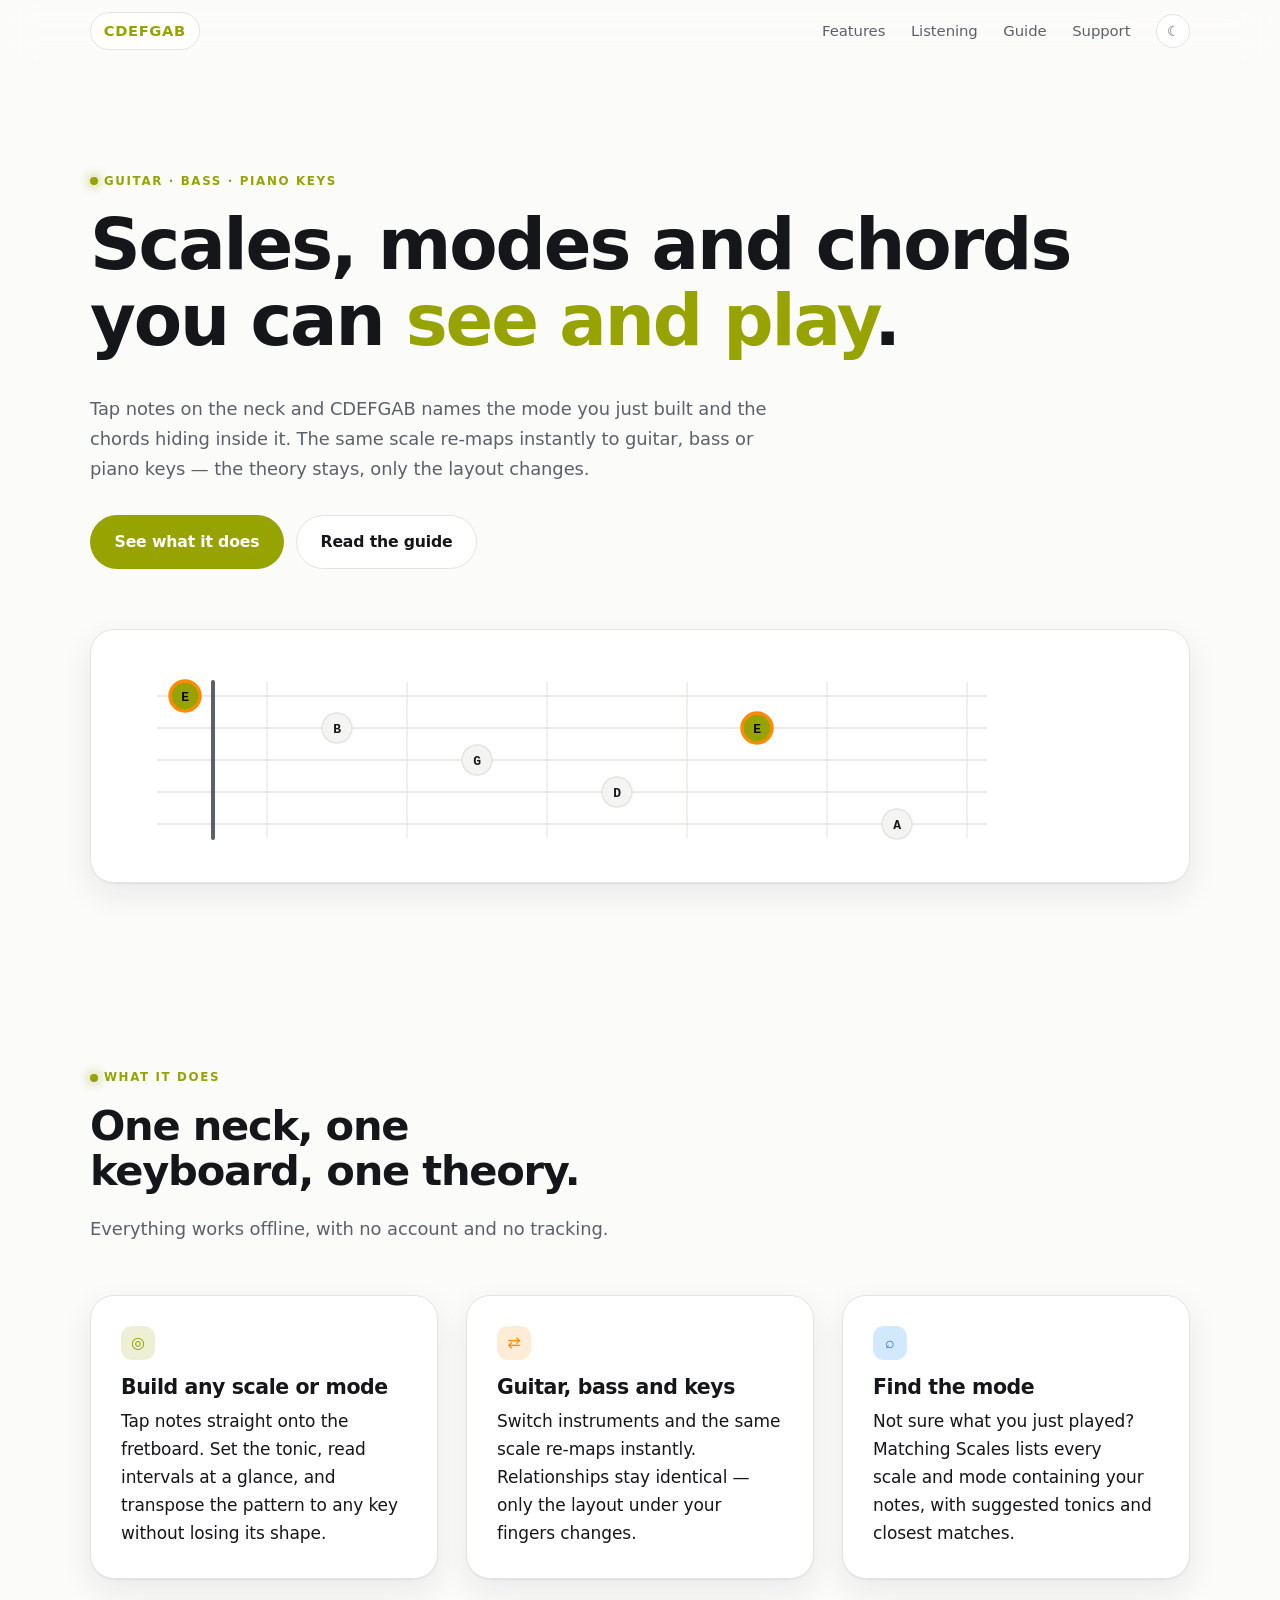
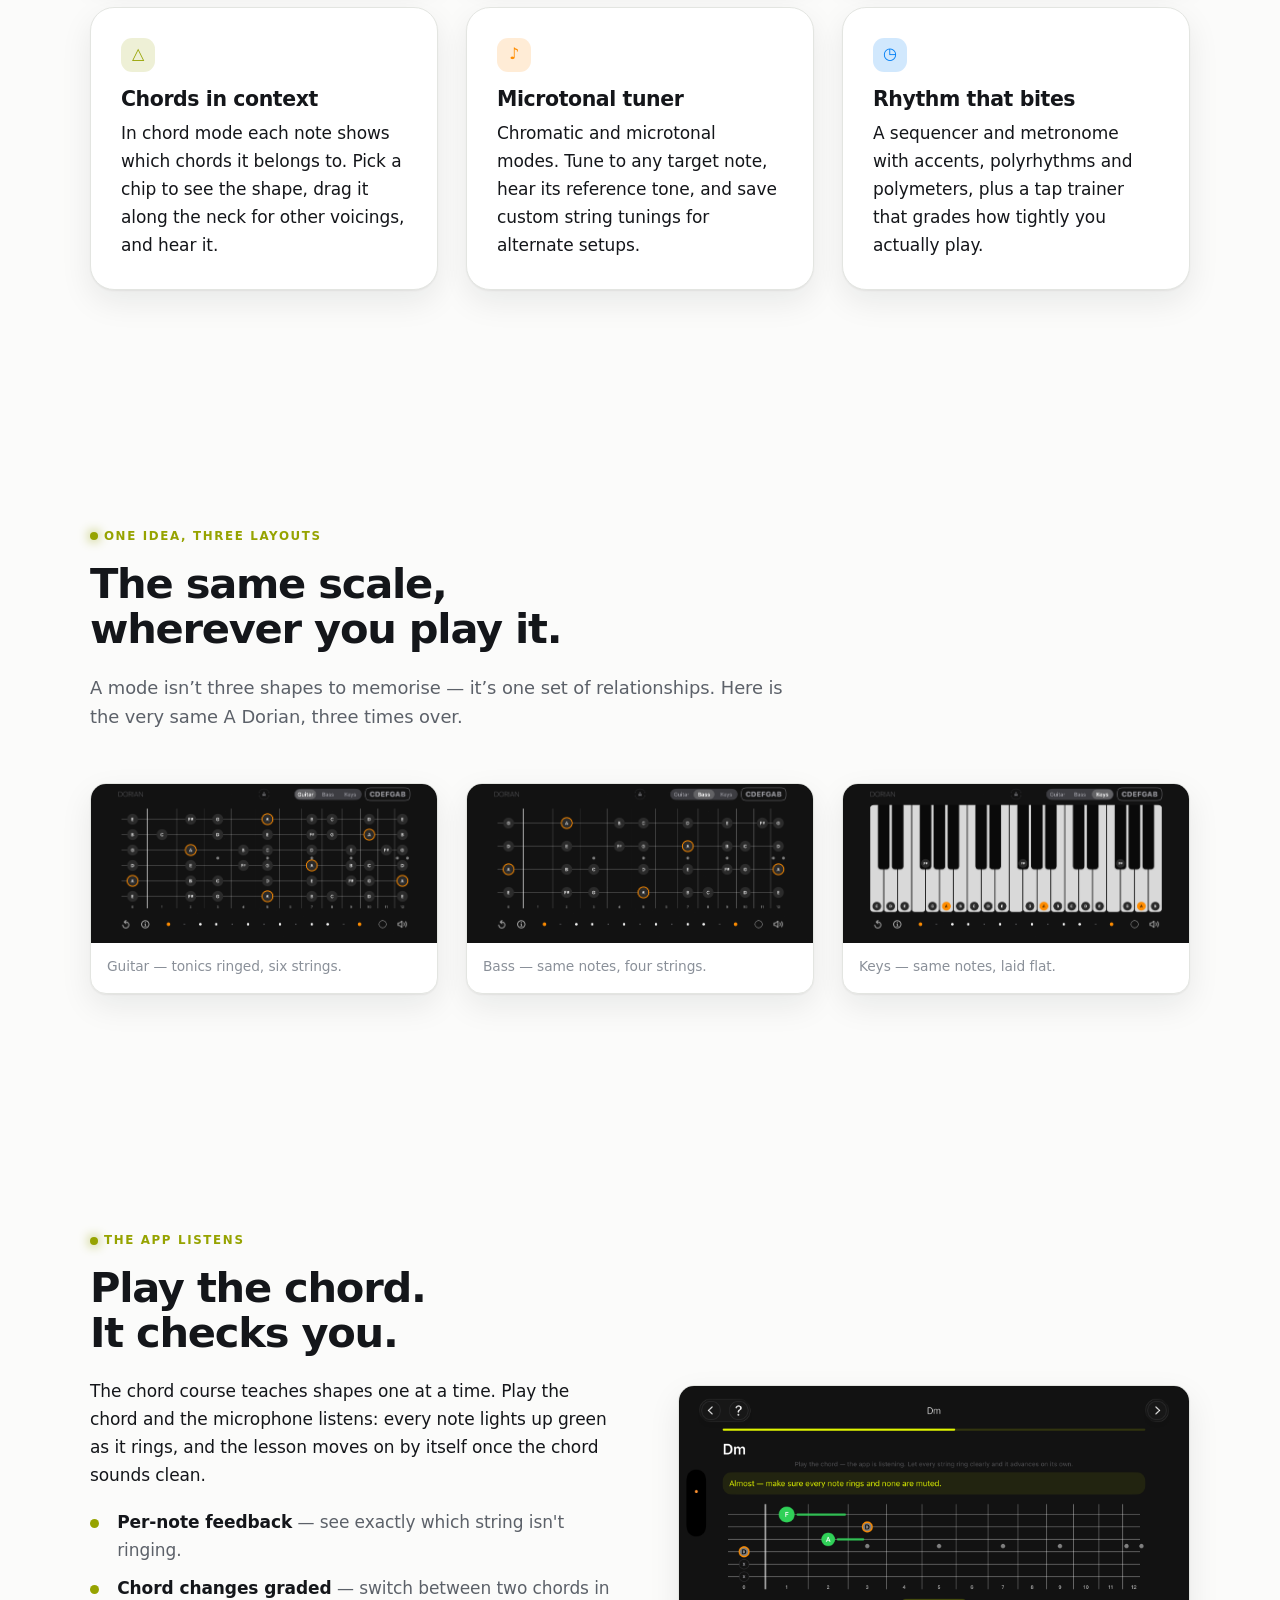
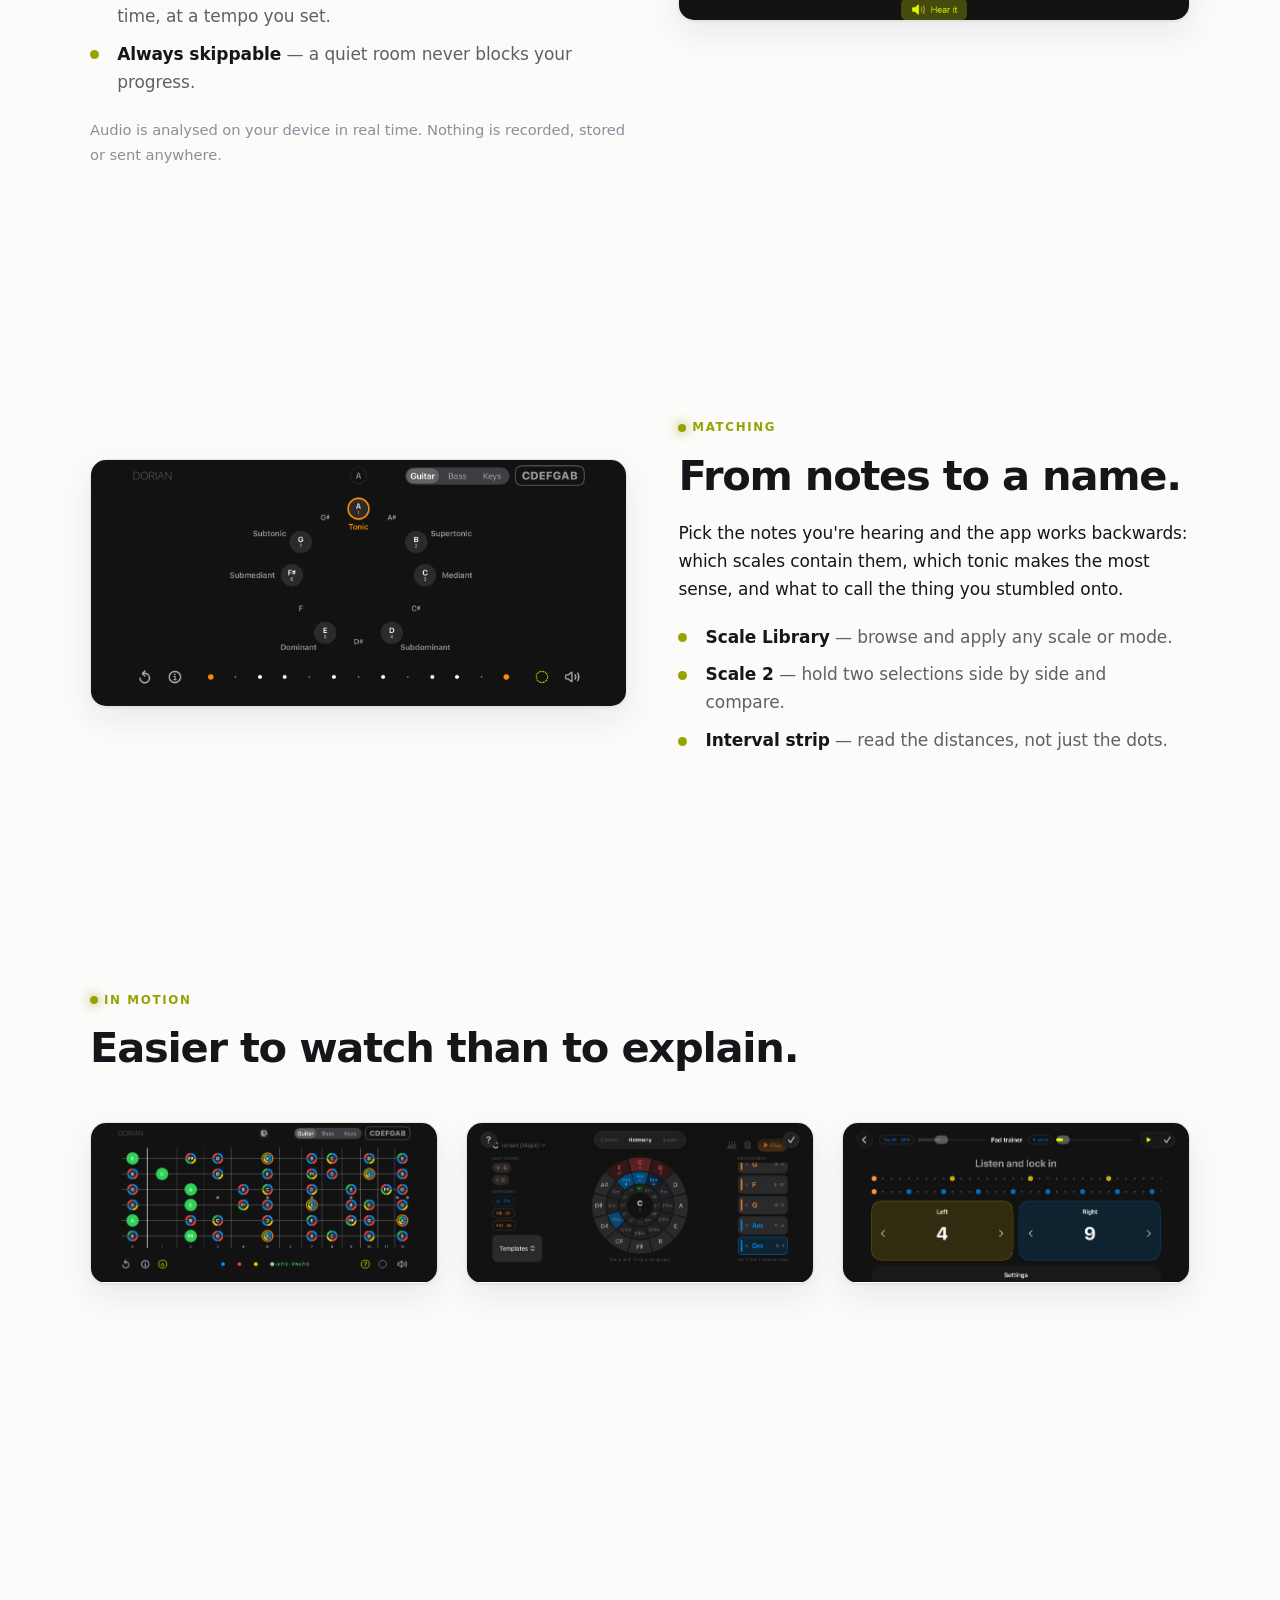
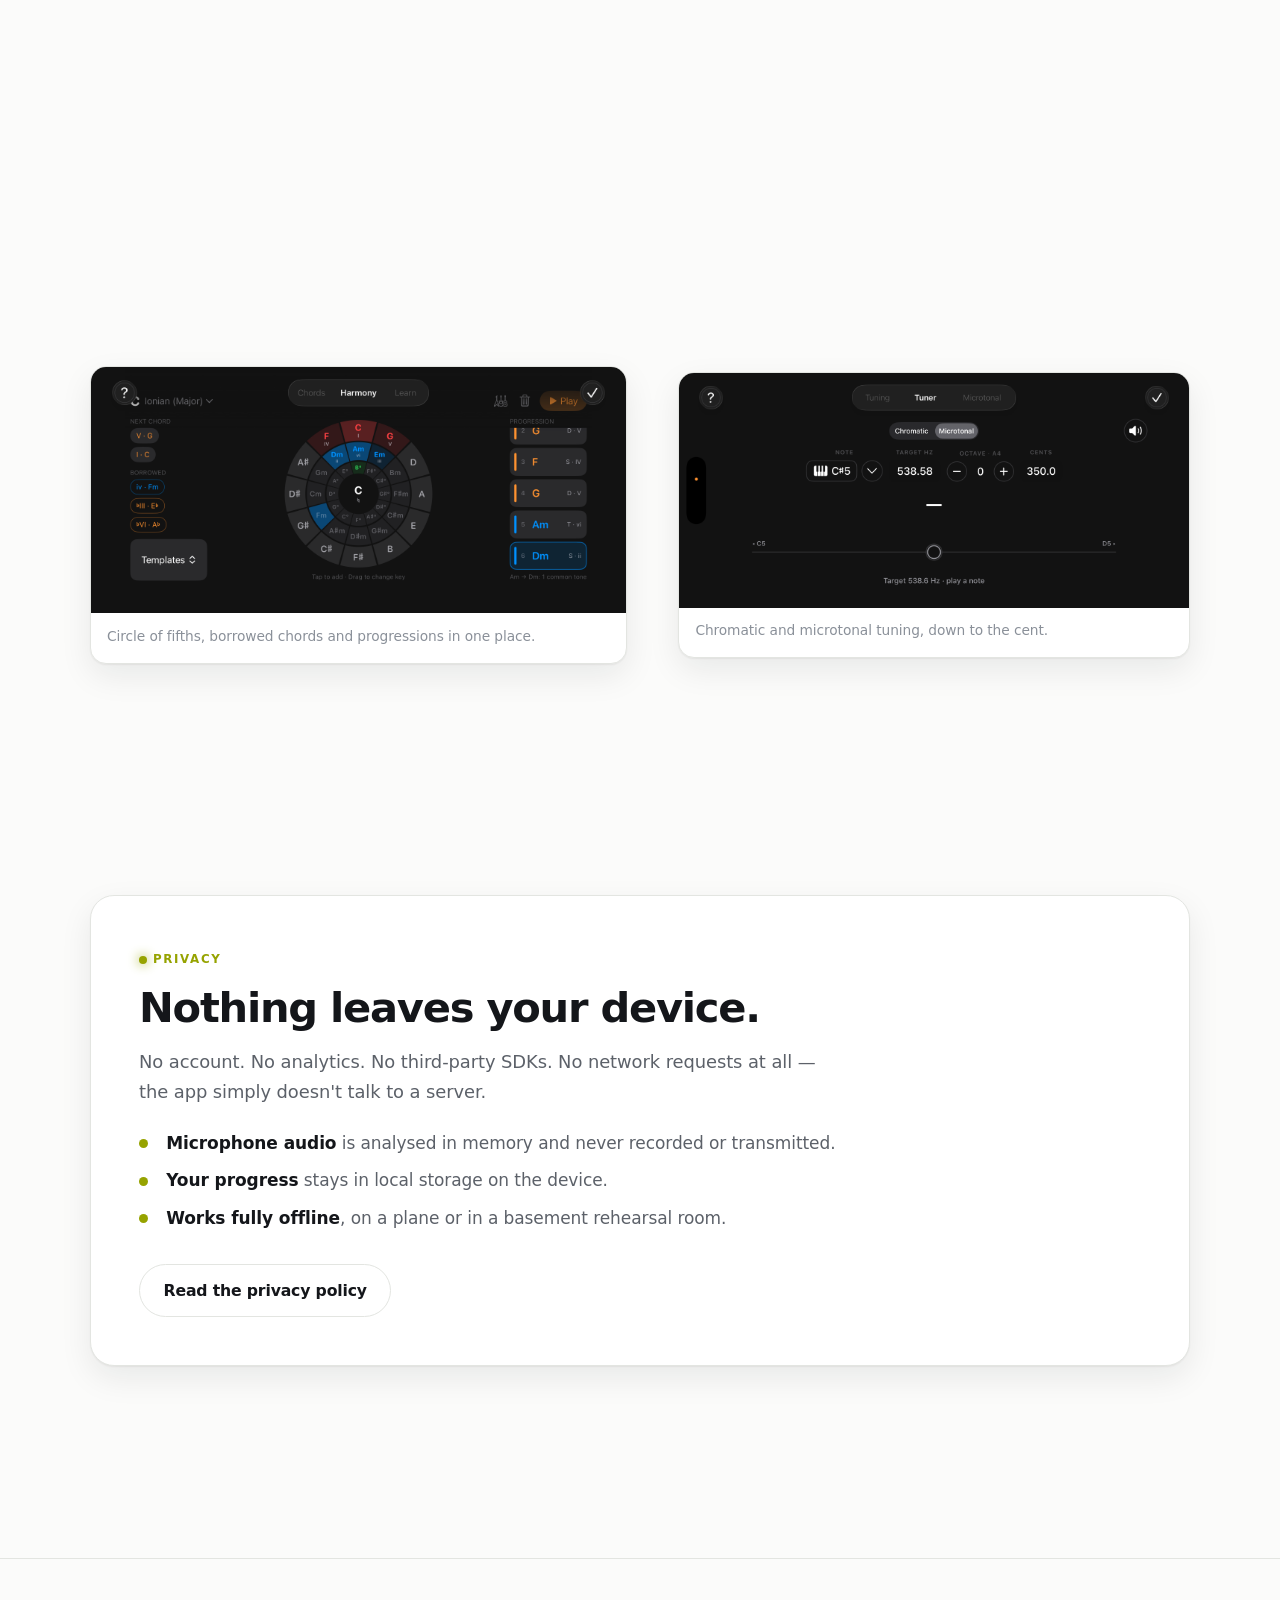
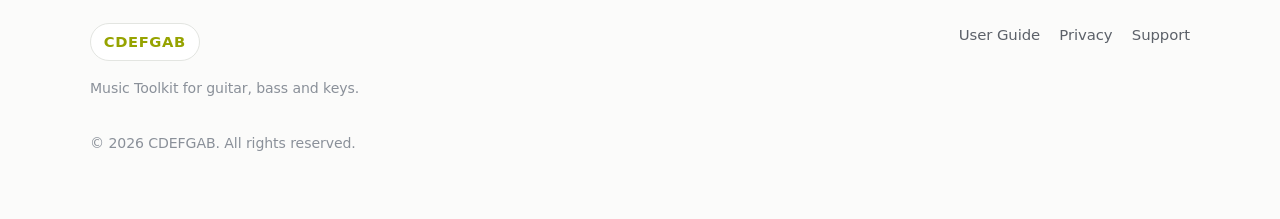
==== commit 12e03f24: "Matched A Dorian screenshots for the three-instrument section" ====
--- a/index.html
+++ b/index.html
@@ -136,20 +136,20 @@
       <div class="section-head reveal">
         <p class="eyebrow">One idea, three layouts</p>
         <h2>The same scale, wherever you play it.</h2>
-        <p class="lead">A mode isn’t three shapes to memorise — it’s one set of relationships. Switch the instrument and watch it re-map.</p>
+        <p class="lead">A mode isn’t three shapes to memorise — it’s one set of relationships. Here is the very same A Dorian, three times over.</p>
       </div>
       <div class="grid grid-3">
         <figure class="shot reveal">
-          <img src="assets/screens/chords-dorian-rings.png" alt="Dorian on the guitar neck with chord-membership rings" loading="lazy" decoding="async">
-          <figcaption style="padding:0 1rem 1rem">Guitar — with chord-membership rings.</figcaption>
-        </figure>
-        <figure class="shot reveal">
-          <img src="assets/screens/bass-dorian.png" alt="The same Dorian scale on bass" loading="lazy" decoding="async">
-          <figcaption style="padding:0 1rem 1rem">Bass — four strings, same theory.</figcaption>
-        </figure>
-        <figure class="shot reveal">
-          <img src="assets/screens/keys-ionian.png" alt="A scale shown on the piano keyboard" loading="lazy" decoding="async">
-          <figcaption style="padding:0 1rem 1rem">Keys — for when the neck isn’t the point.</figcaption>
+          <img src="assets/screens/dorian-guitar.png" alt="A Dorian mapped across the guitar neck, tonics ringed in orange" loading="lazy" decoding="async">
+          <figcaption style="padding:0 1rem 1rem">Guitar — tonics ringed, six strings.</figcaption>
+        </figure>
+        <figure class="shot reveal">
+          <img src="assets/screens/dorian-bass.png" alt="The same A Dorian on a four-string bass" loading="lazy" decoding="async">
+          <figcaption style="padding:0 1rem 1rem">Bass — same notes, four strings.</figcaption>
+        </figure>
+        <figure class="shot reveal">
+          <img src="assets/screens/dorian-keys.png" alt="The same A Dorian laid out on the piano keys" loading="lazy" decoding="async">
+          <figcaption style="padding:0 1rem 1rem">Keys — same notes, laid flat.</figcaption>
         </figure>
       </div>
     </div>
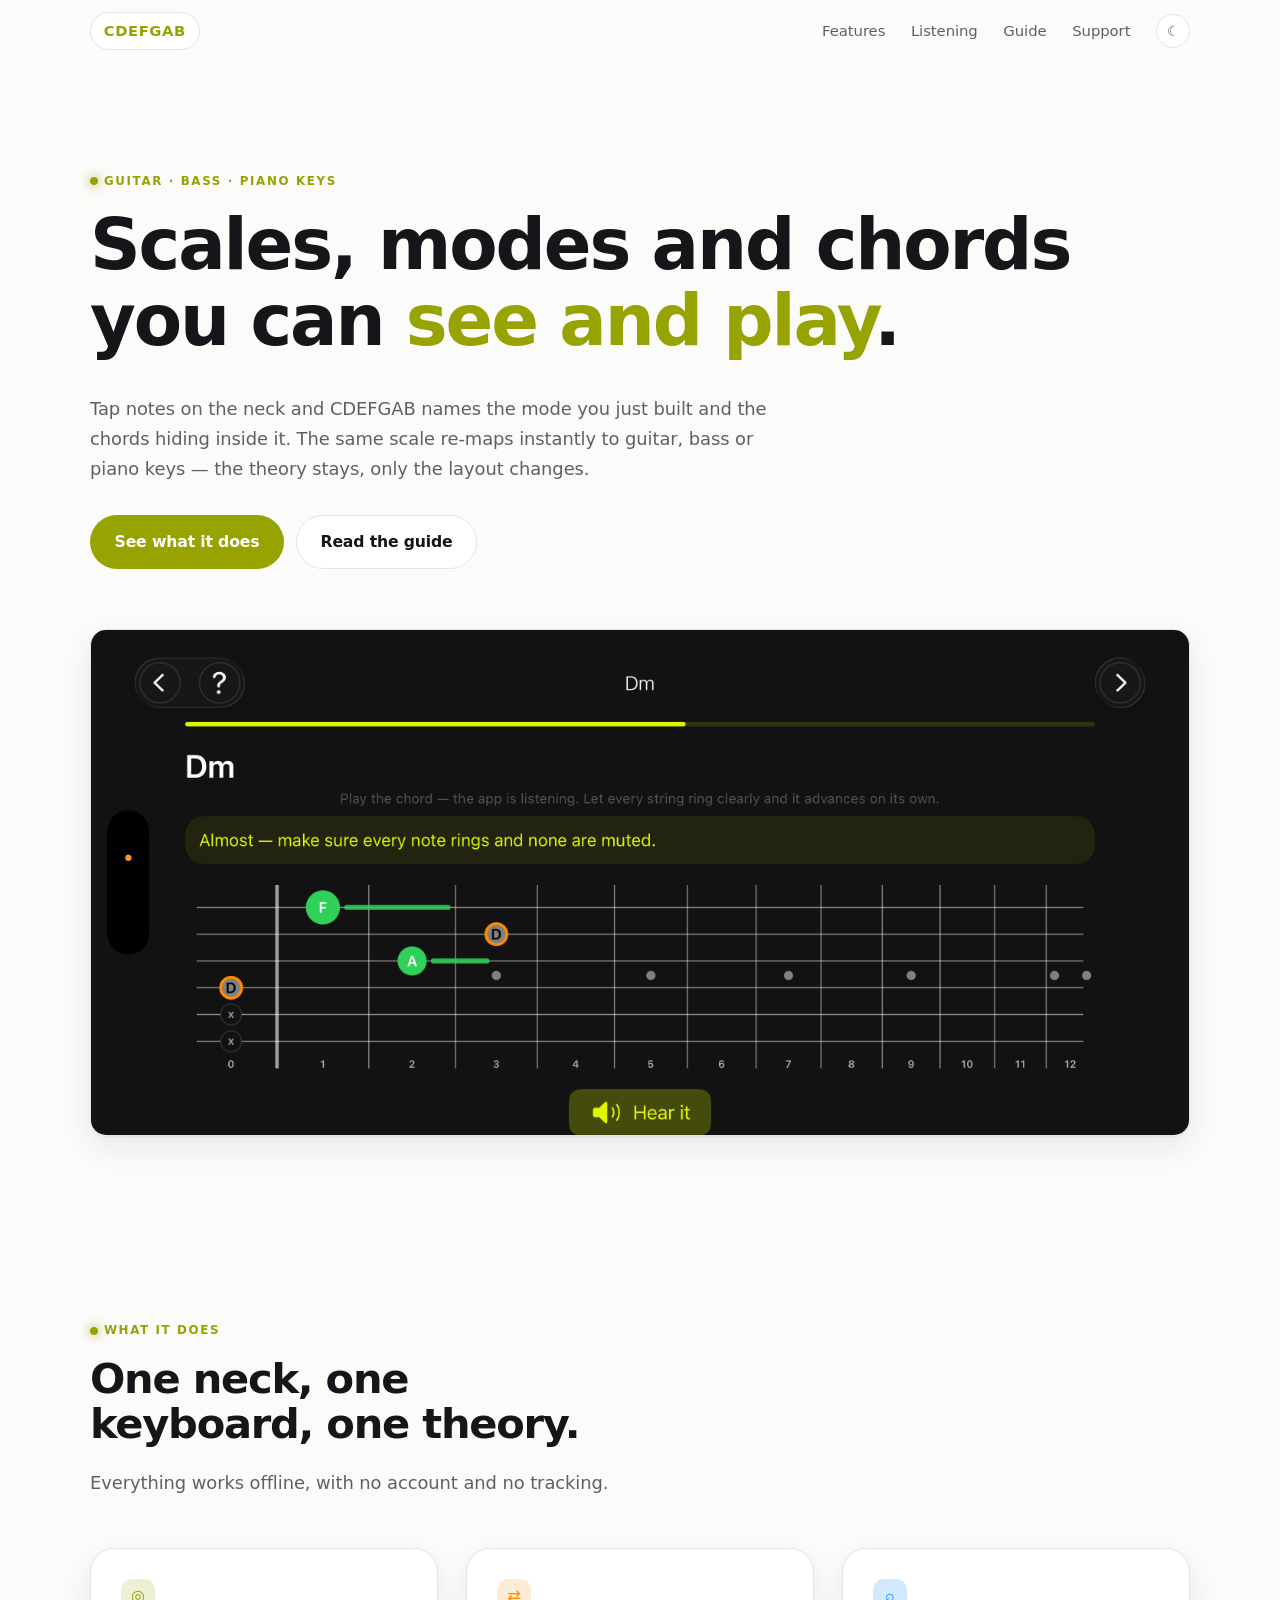
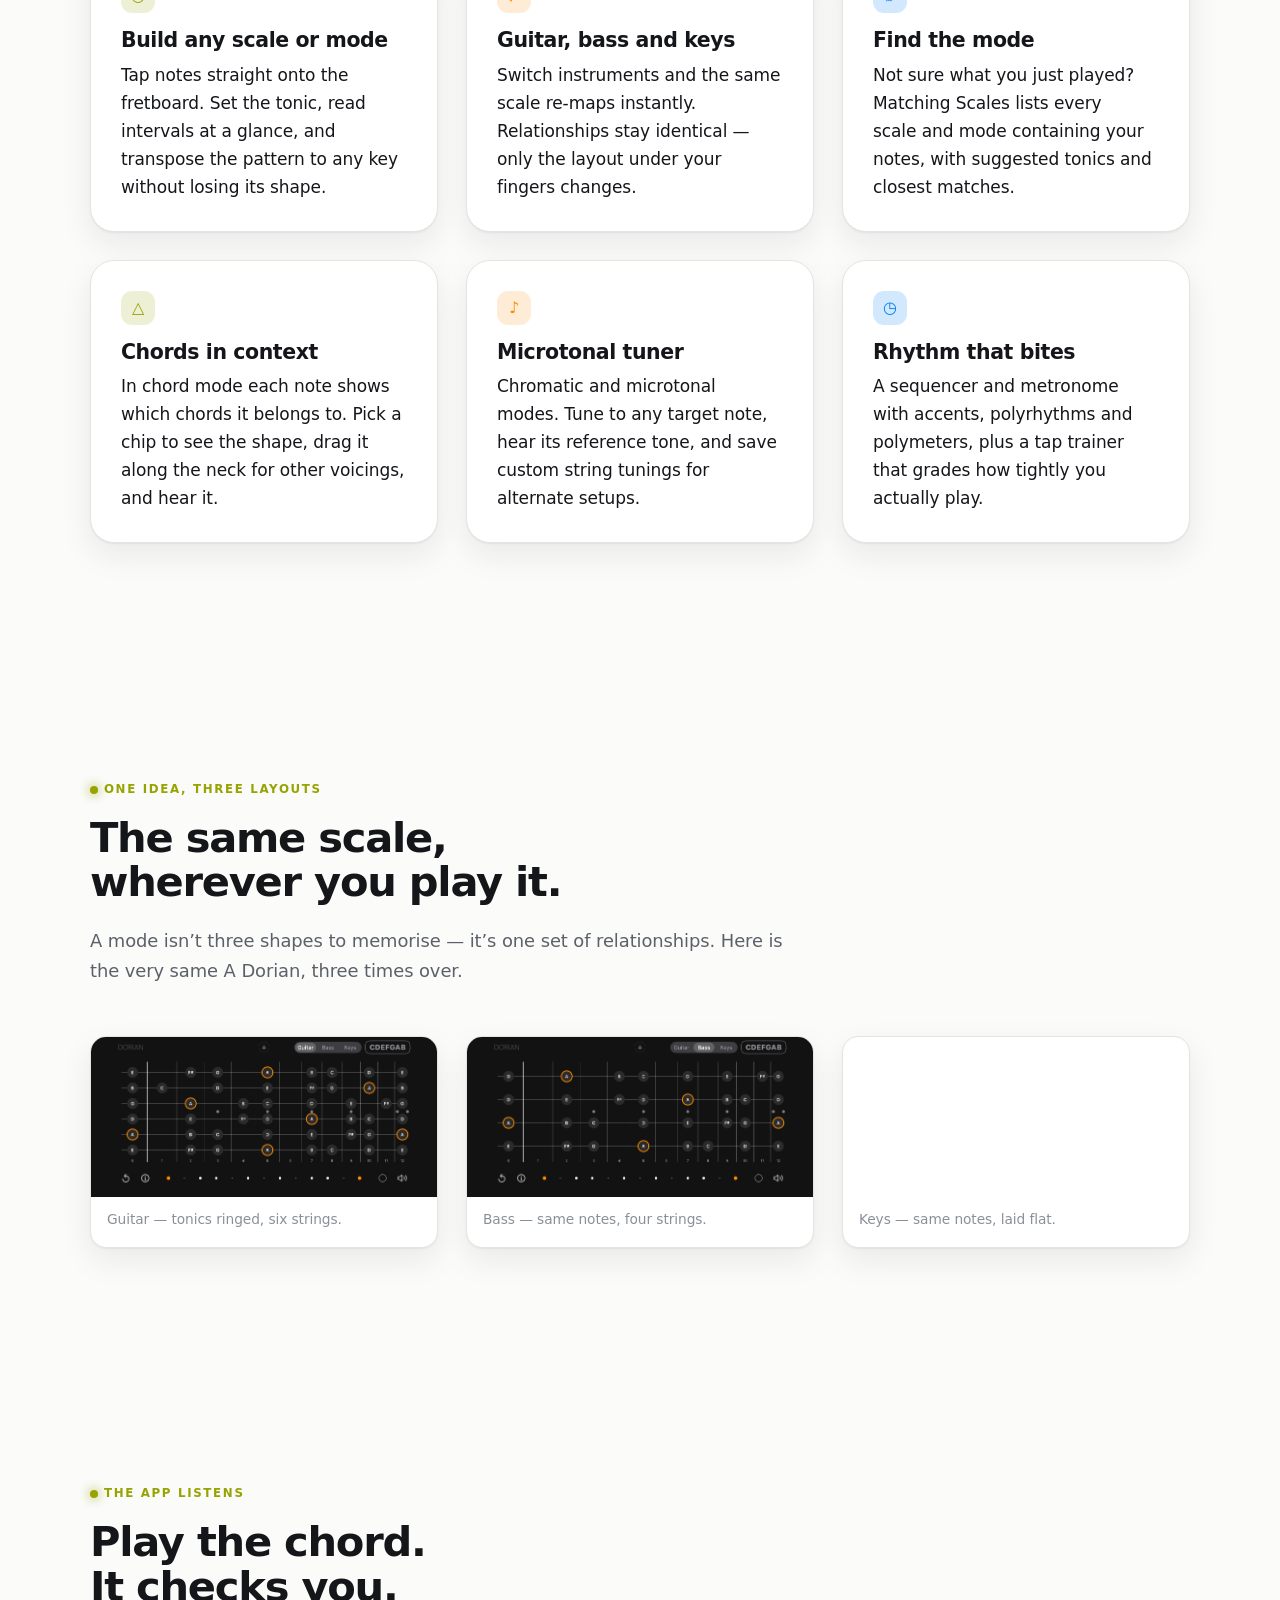
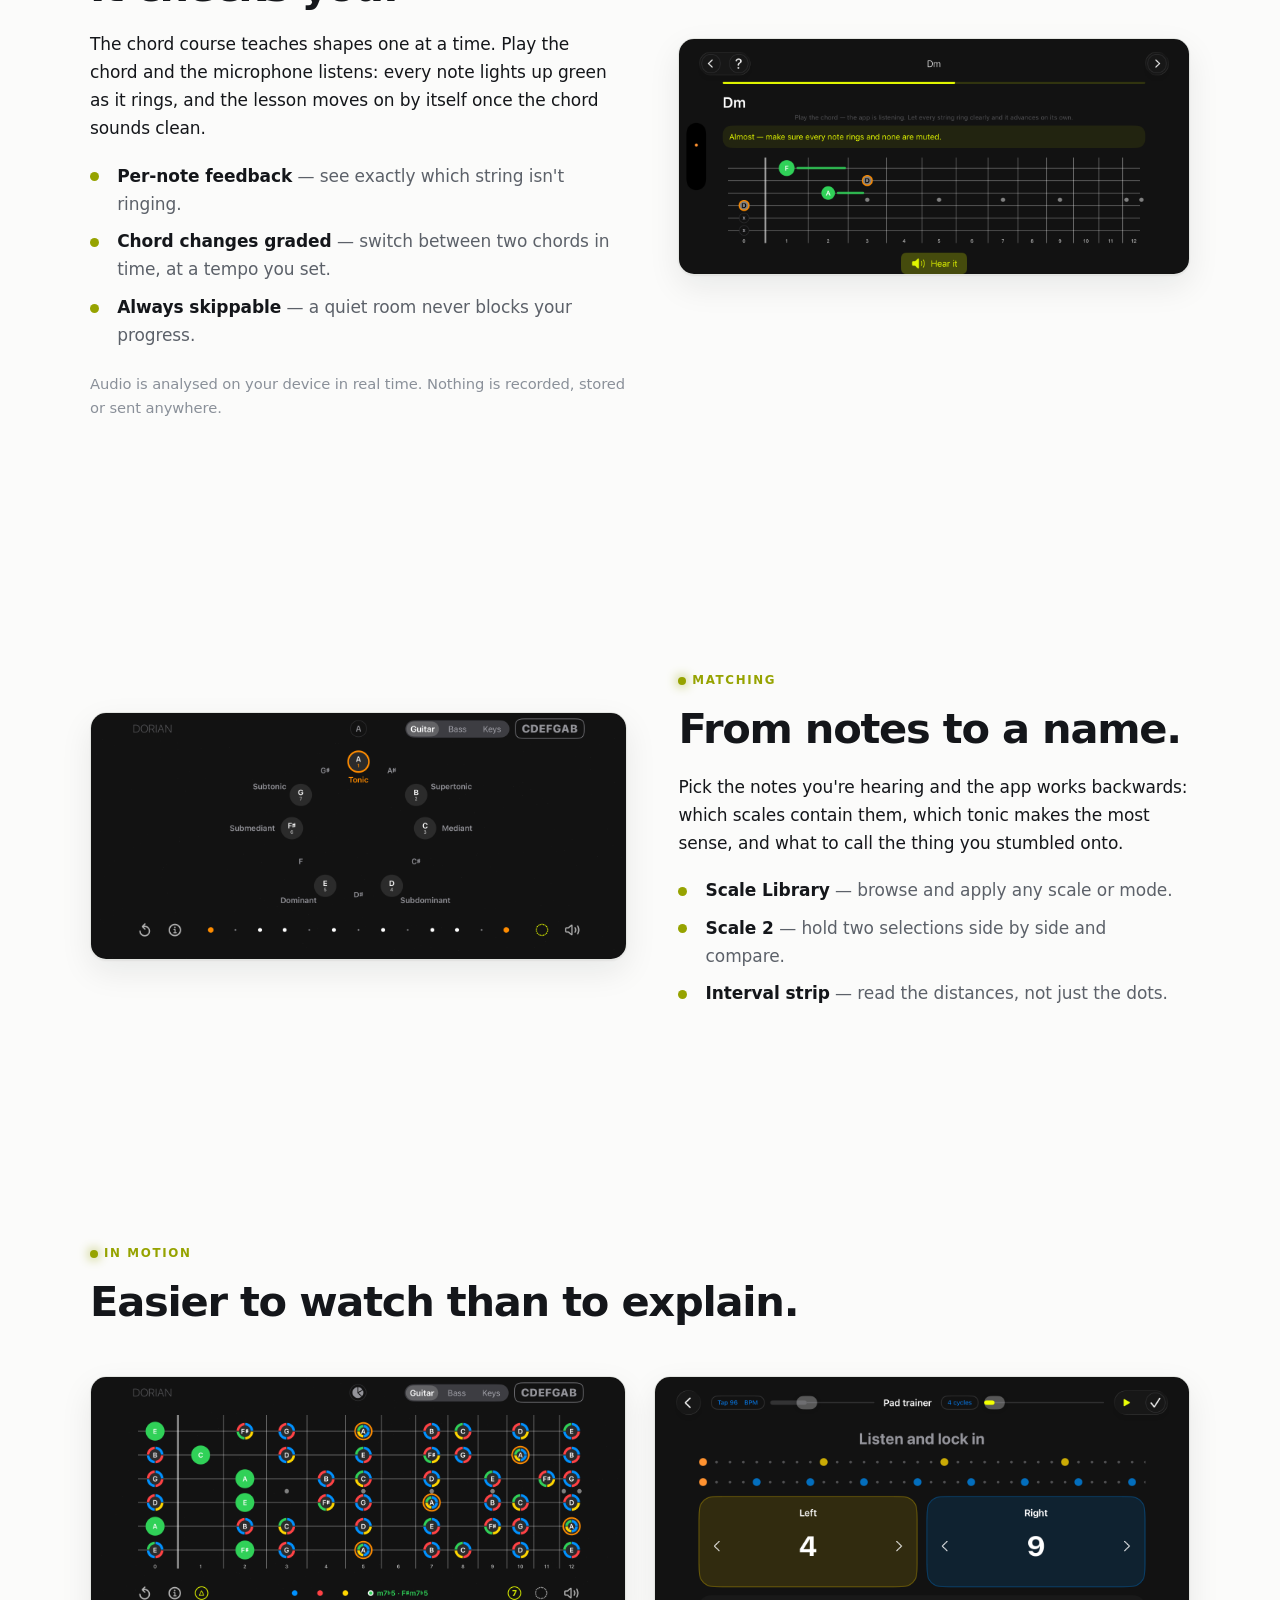
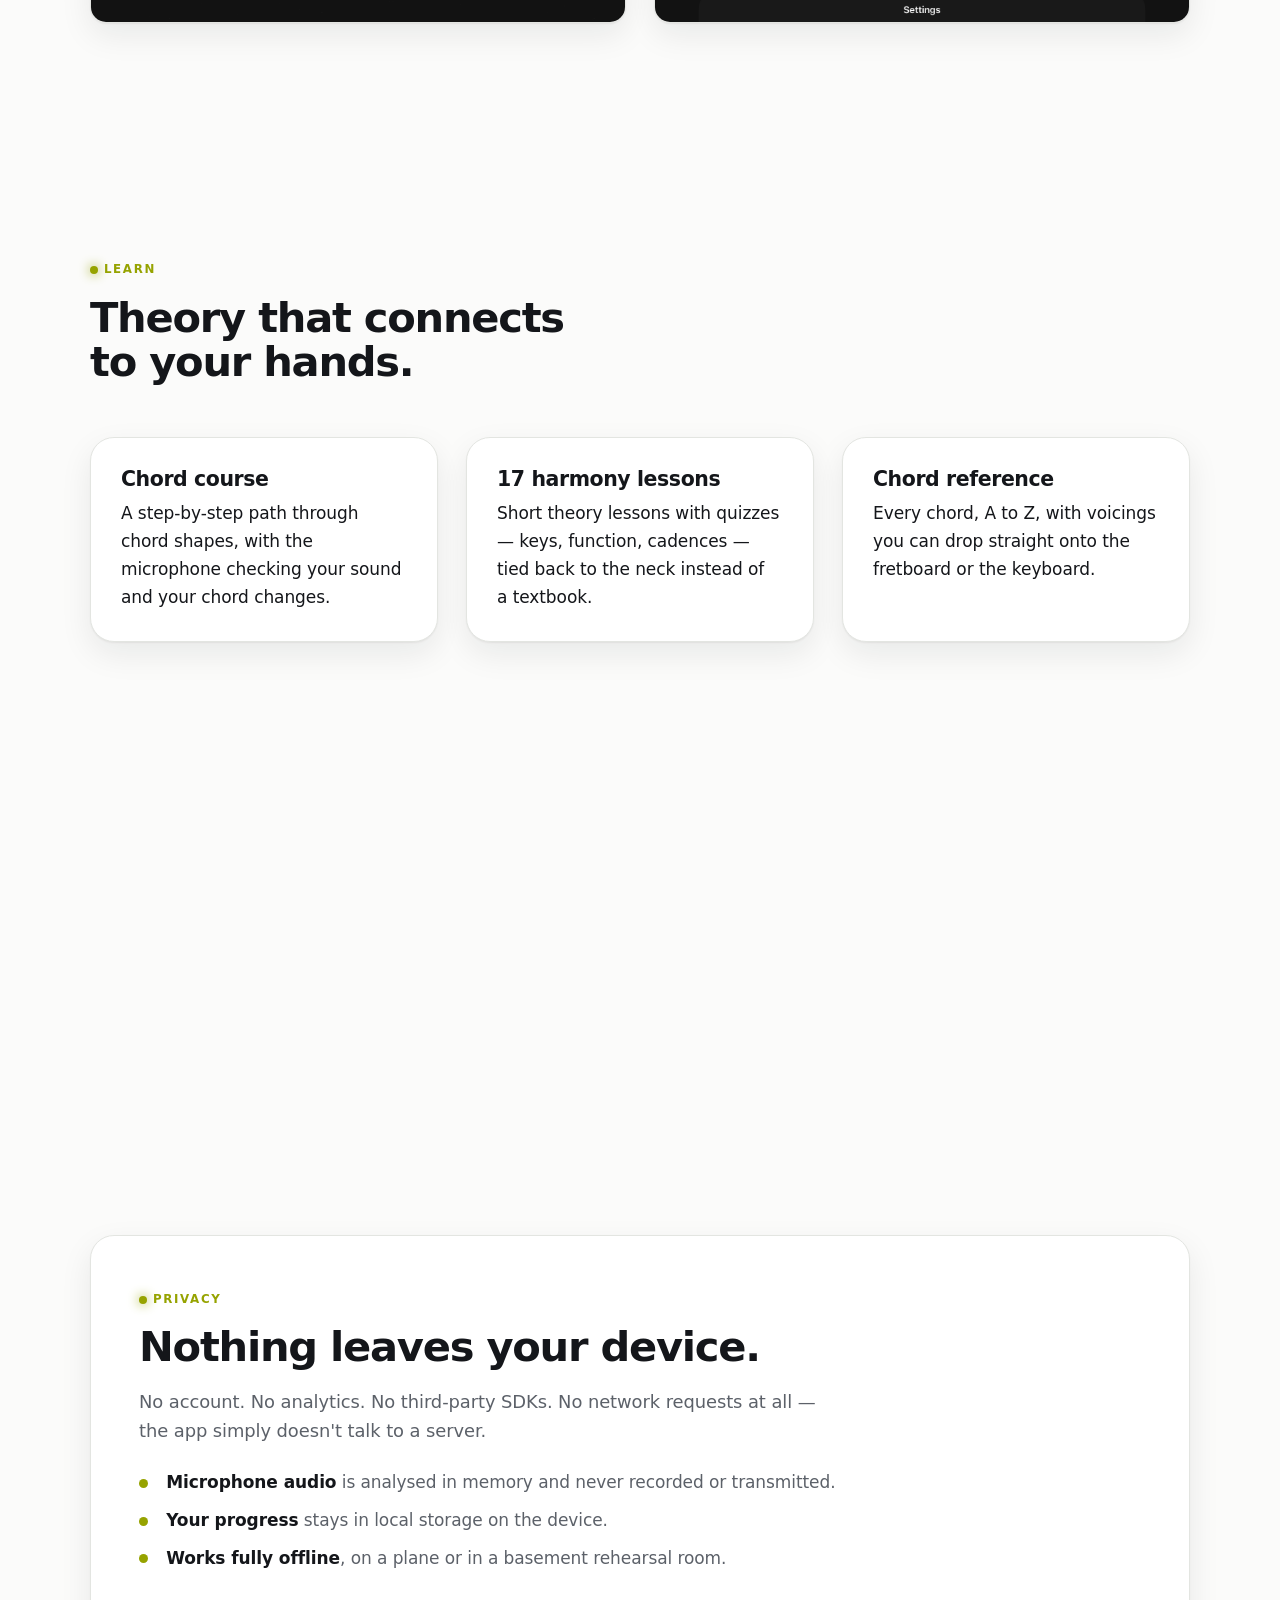
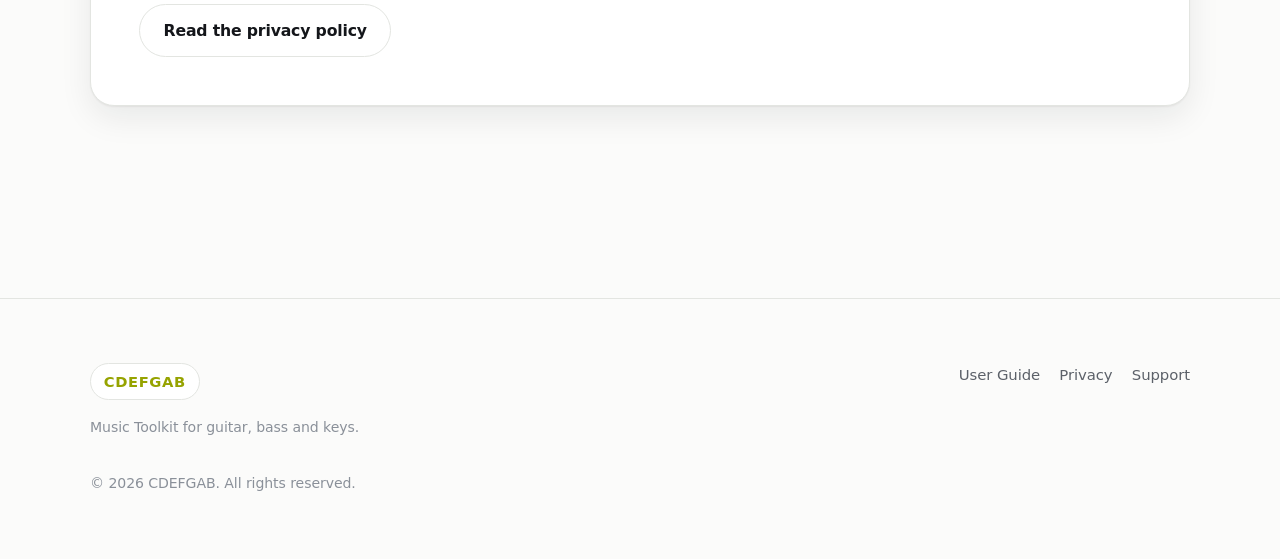
==== commit d1a06da1: "Hero video instead of the SVG fretboard" ====
--- a/index.html
+++ b/index.html
@@ -48,41 +48,12 @@
         <a class="btn btn-ghost" href="guide.html">Read the guide</a>
       </div>
 
-      <!-- Fretboard motif: the app's neck, in pure SVG -->
-      <div class="fretboard reveal" aria-hidden="true">
-        <svg viewBox="0 0 900 200" width="900" height="200">
-          <g stroke="var(--line)" stroke-width="1.5">
-            <path d="M40 40h830"/><path d="M40 72h830"/><path d="M40 104h830"/>
-            <path d="M40 136h830"/><path d="M40 168h830"/>
-          </g>
-          <g stroke="var(--line)" stroke-width="1.5" opacity=".7">
-            <path d="M150 26v156"/><path d="M290 26v156"/><path d="M430 26v156"/>
-            <path d="M570 26v156"/><path d="M710 26v156"/><path d="M850 26v156"/>
-          </g>
-          <path d="M96 26v156" stroke="var(--muted)" stroke-width="4" stroke-linecap="round"/>
-          <g font-family="ui-monospace, SF Mono, Menlo, monospace" font-size="13" font-weight="700">
-            <circle cx="68" cy="40" r="15" fill="var(--accent)"/>
-            <circle cx="68" cy="40" r="15" fill="none" stroke="var(--orange)" stroke-width="3.5"/>
-            <text x="68" y="45" text-anchor="middle" fill="#0A0B0C">E</text>
-
-            <circle cx="220" cy="72" r="15" fill="var(--card-2)" stroke="var(--line)" stroke-width="1.5"/>
-            <text x="220" y="77" text-anchor="middle" fill="var(--text)">B</text>
-
-            <circle cx="360" cy="104" r="15" fill="var(--card-2)" stroke="var(--line)" stroke-width="1.5"/>
-            <text x="360" y="109" text-anchor="middle" fill="var(--text)">G</text>
-
-            <circle cx="500" cy="136" r="15" fill="var(--card-2)" stroke="var(--line)" stroke-width="1.5"/>
-            <text x="500" y="141" text-anchor="middle" fill="var(--text)">D</text>
-
-            <circle cx="640" cy="72" r="15" fill="var(--accent)"/>
-            <circle cx="640" cy="72" r="15" fill="none" stroke="var(--orange)" stroke-width="3.5"/>
-            <text x="640" y="77" text-anchor="middle" fill="#0A0B0C">E</text>
-
-            <circle cx="780" cy="168" r="15" fill="var(--card-2)" stroke="var(--line)" stroke-width="1.5"/>
-            <text x="780" y="173" text-anchor="middle" fill="var(--text)">A</text>
-          </g>
-        </svg>
-      </div>
+      <!-- Hero video: the app doing the thing the headline claims -->
+      <figure class="shot hero-media reveal">
+        <video src="assets/videos/preview-2.mp4" muted loop playsinline preload="metadata"
+               poster="assets/screens/chord-lesson-listening.png" data-autoplay
+               aria-label="CDEFGAB in use: playing a chord while the app listens and checks it"></video>
+      </figure>
     </div>
   </section>
 
@@ -221,11 +192,6 @@
                  aria-label="App preview"></video>
         </figure>
         <figure class="shot reveal">
-          <video src="assets/videos/preview-2.mp4" muted loop playsinline preload="none"
-                 poster="assets/screens/harmony-progression.png" data-autoplay
-                 aria-label="App preview"></video>
-        </figure>
-        <figure class="shot reveal">
           <video src="assets/videos/preview-3.mp4" muted loop playsinline preload="none"
                  poster="assets/screens/pad-trainer.png" data-autoplay
                  aria-label="App preview"></video>
--- a/assets/style.css
+++ b/assets/style.css
@@ -230,17 +230,12 @@
 .hero h1 span { color: var(--accent); }
 .hero .lead { margin-top: 1.1rem; }
 
-/* Fretboard motif — a nod to the app's neck, drawn in pure CSS/SVG. */
-.fretboard {
+/* Hero video — the app in motion, straight under the headline. */
+.hero-media {
   margin-top: clamp(34px, 5vw, 60px);
-  border: 1px solid var(--line);
   border-radius: var(--r-lg);
-  background: linear-gradient(180deg, var(--card), var(--bg-elev));
-  padding: clamp(16px, 2.4vw, 26px);
-  box-shadow: var(--shadow);
-  overflow-x: auto;
-}
-.fretboard svg { min-width: 620px; }
+}
+.hero-media video { width: 100%; display: block; }
 
 /* ---------- feature media ---------- */
 .shot {
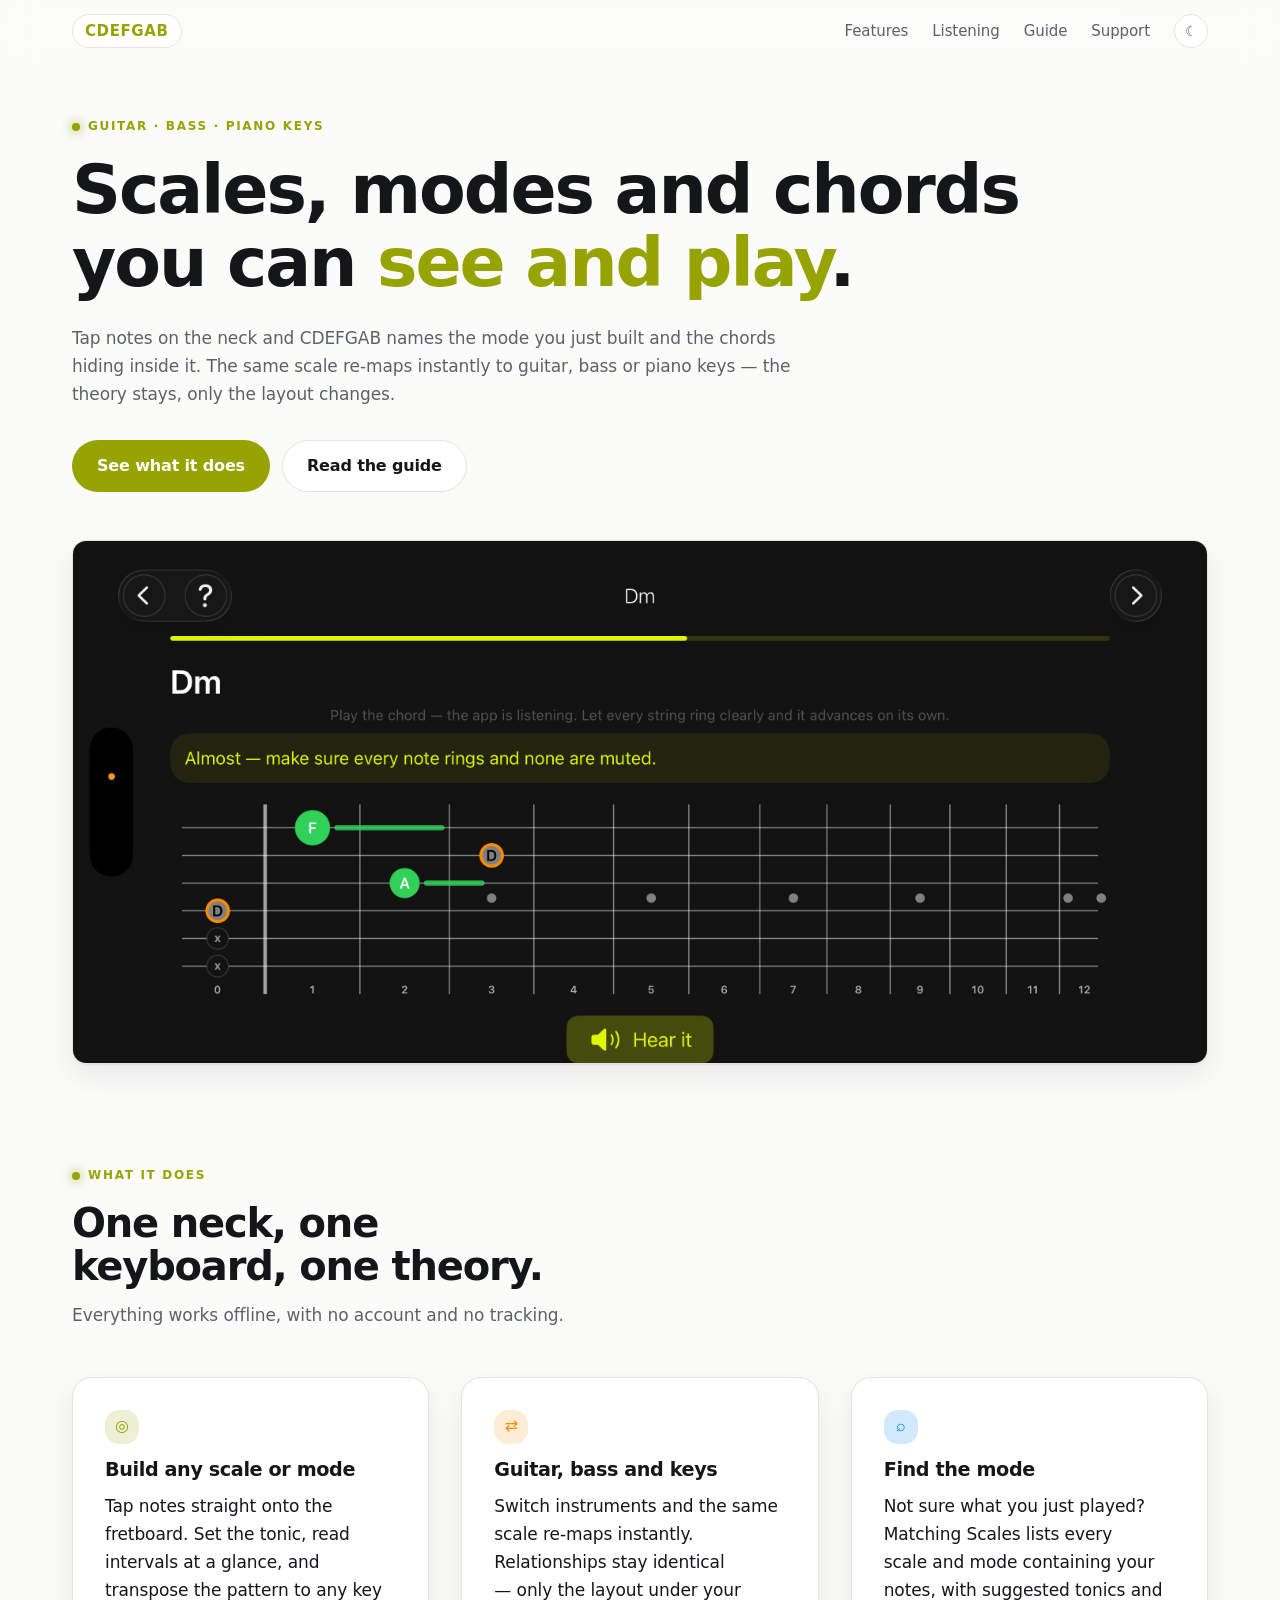
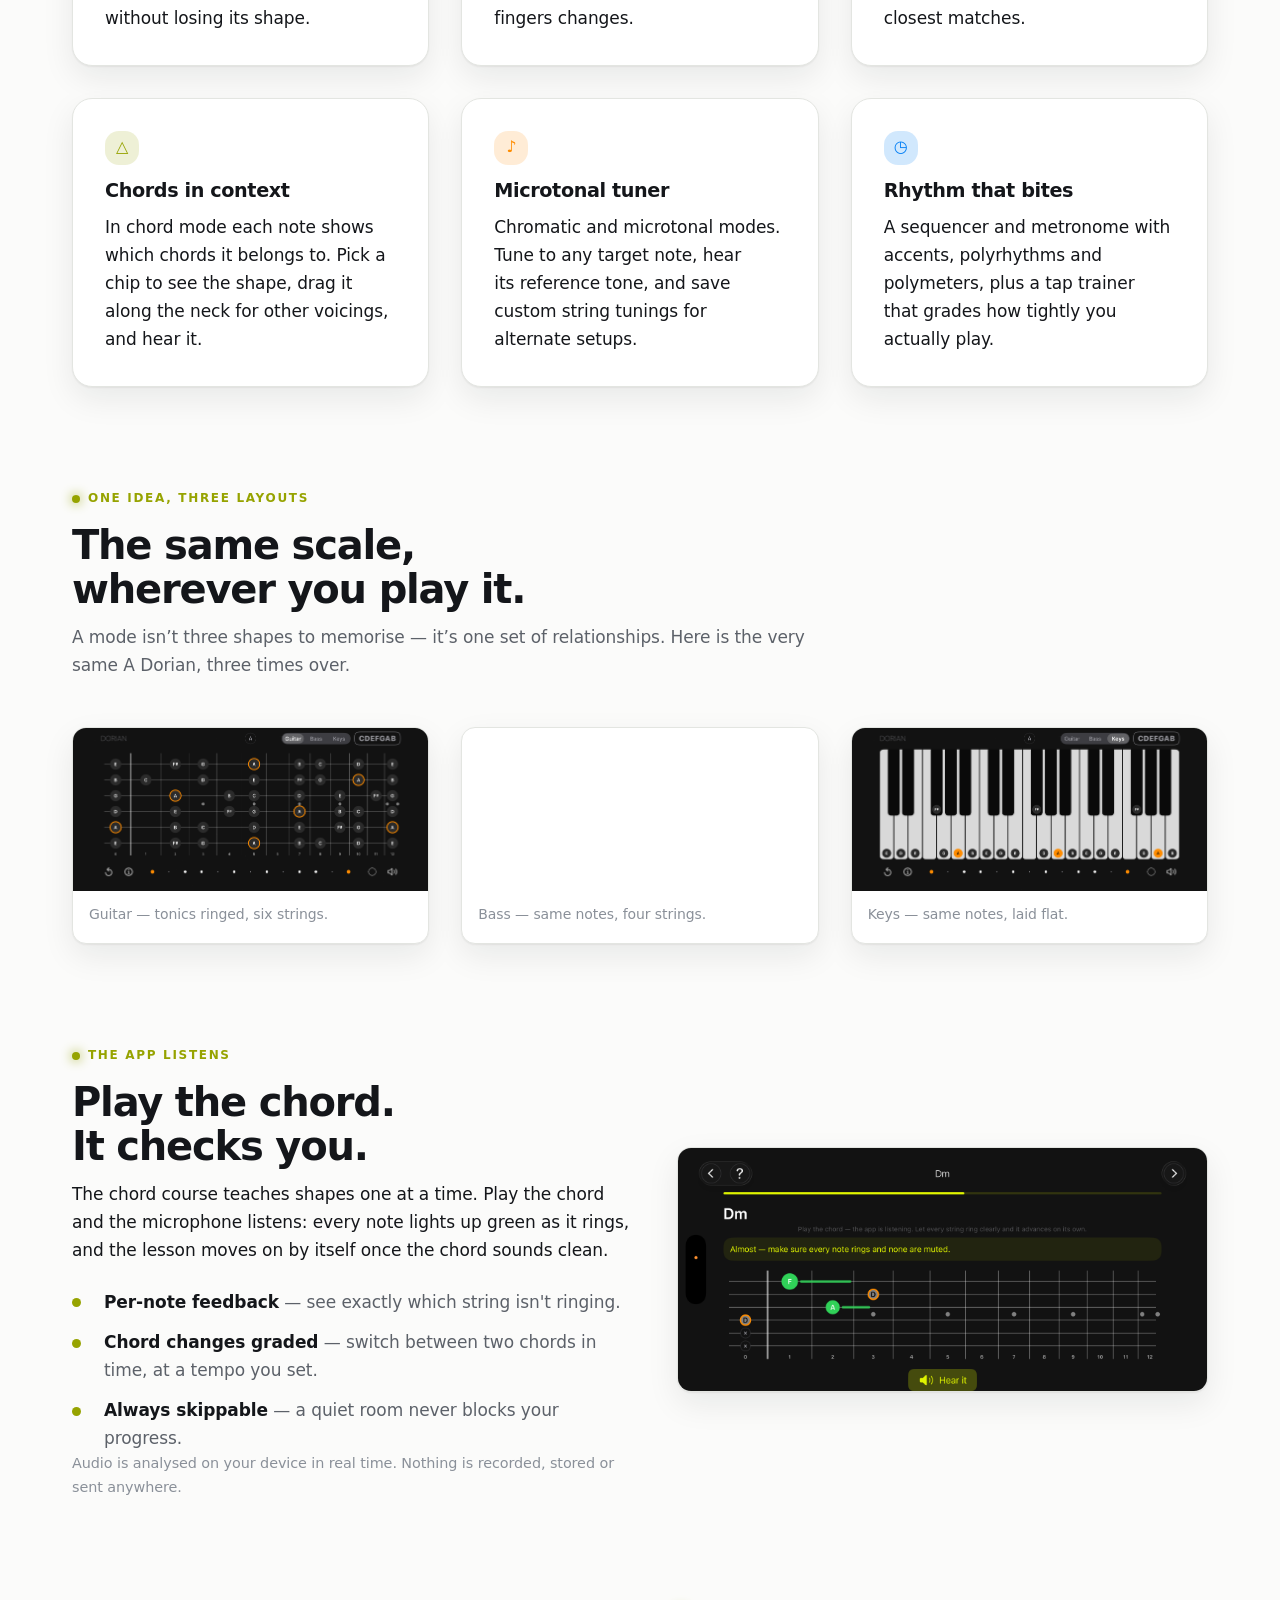
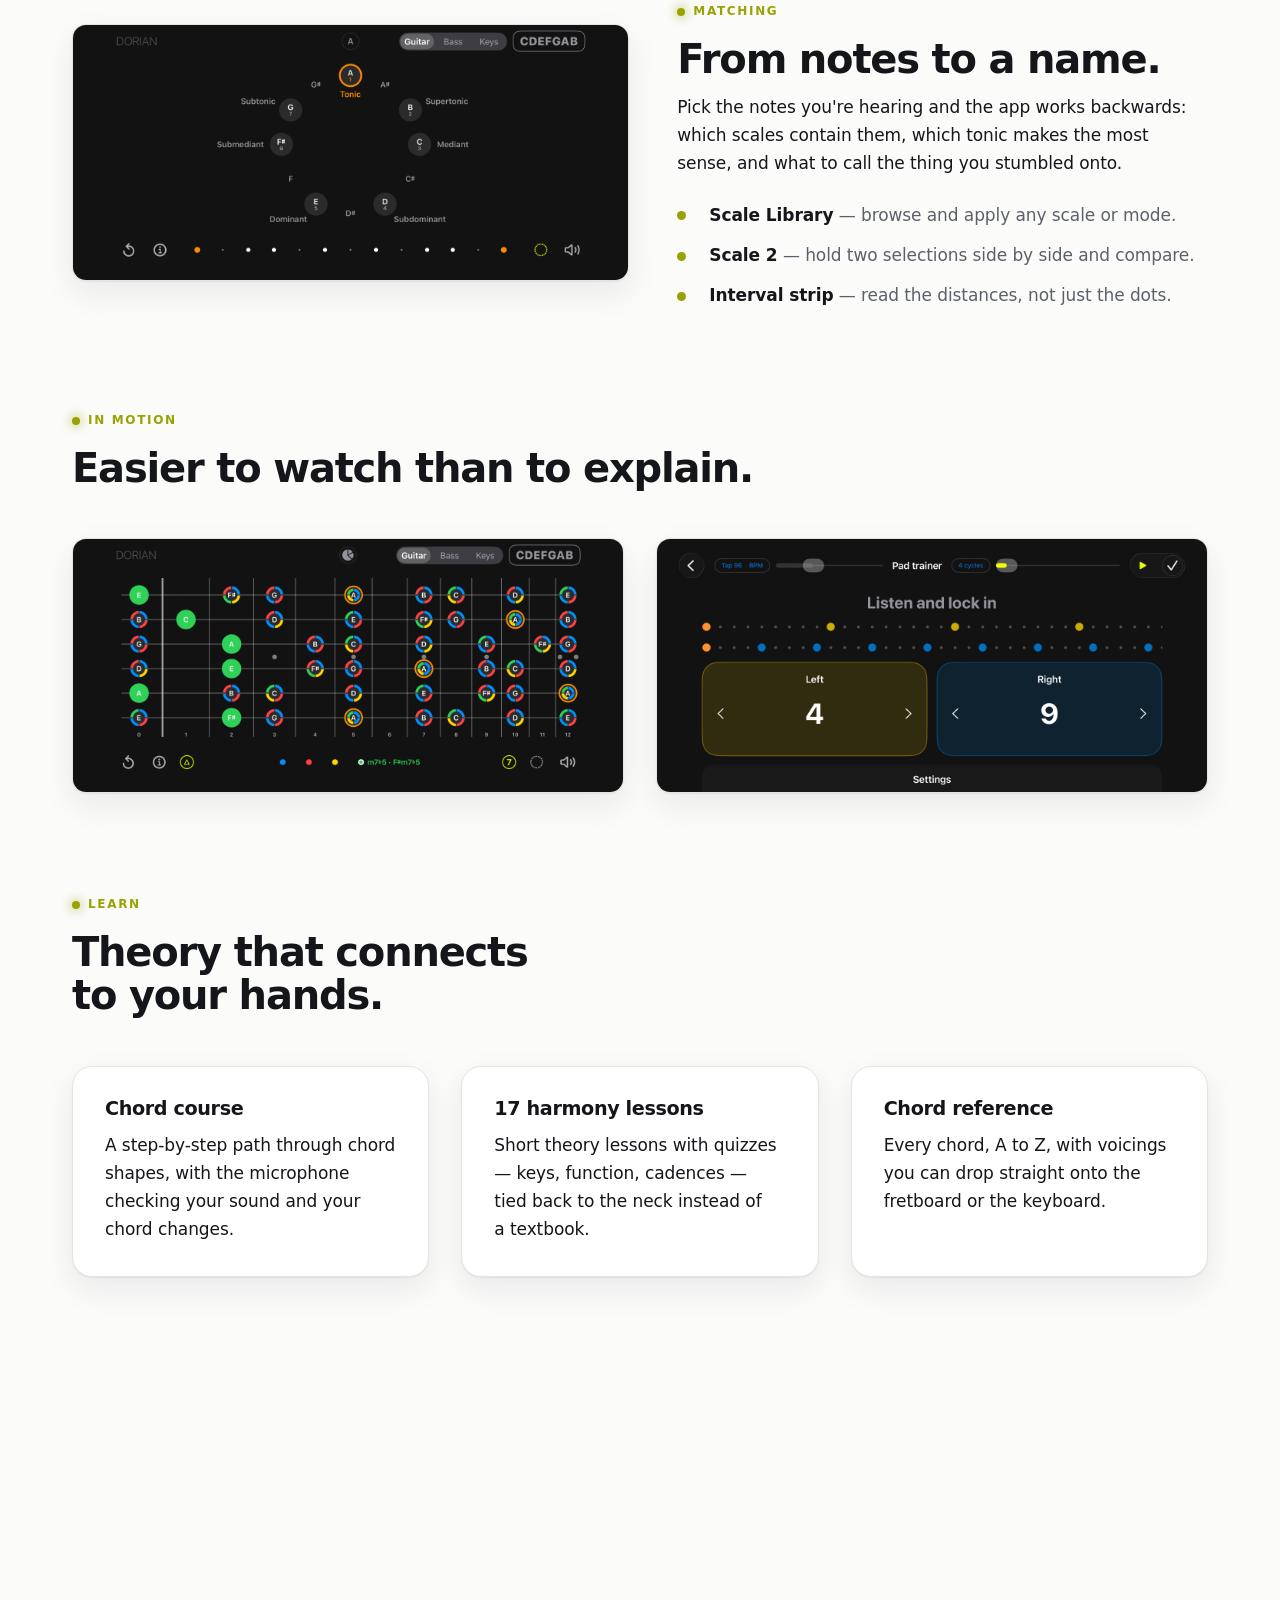
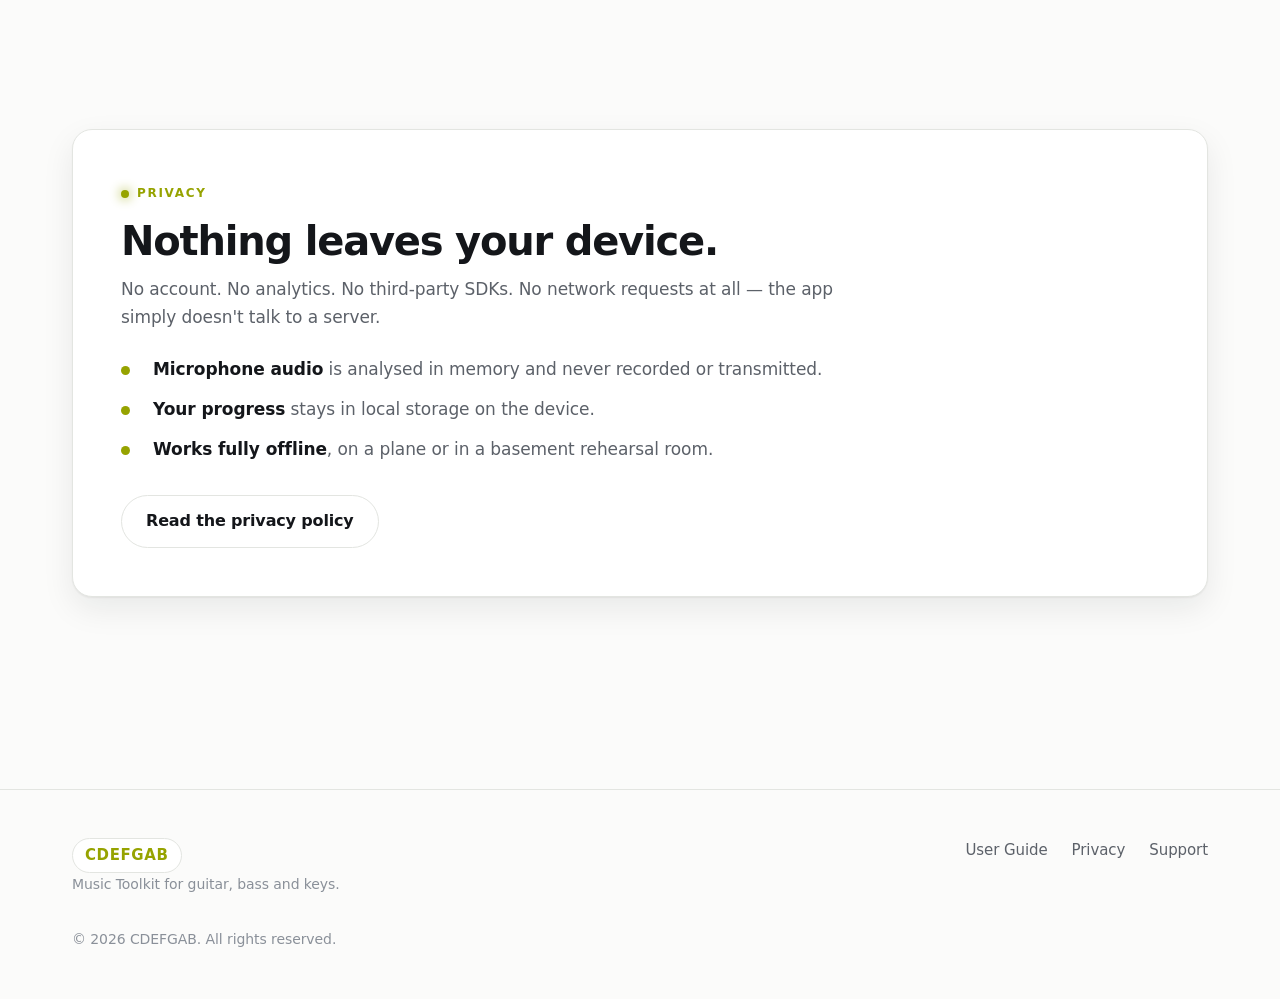
==== commit 53f74339: "Modular spacing scale, responsive grid, no inline styles" ====
--- a/index.html
+++ b/index.html
@@ -112,15 +112,15 @@
       <div class="grid grid-3">
         <figure class="shot reveal">
           <img src="assets/screens/dorian-guitar.png" alt="A Dorian mapped across the guitar neck, tonics ringed in orange" loading="lazy" decoding="async">
-          <figcaption style="padding:0 1rem 1rem">Guitar — tonics ringed, six strings.</figcaption>
+          <figcaption>Guitar — tonics ringed, six strings.</figcaption>
         </figure>
         <figure class="shot reveal">
           <img src="assets/screens/dorian-bass.png" alt="The same A Dorian on a four-string bass" loading="lazy" decoding="async">
-          <figcaption style="padding:0 1rem 1rem">Bass — same notes, four strings.</figcaption>
+          <figcaption>Bass — same notes, four strings.</figcaption>
         </figure>
         <figure class="shot reveal">
           <img src="assets/screens/dorian-keys.png" alt="The same A Dorian laid out on the piano keys" loading="lazy" decoding="async">
-          <figcaption style="padding:0 1rem 1rem">Keys — same notes, laid flat.</figcaption>
+          <figcaption>Keys — same notes, laid flat.</figcaption>
         </figure>
       </div>
     </div>
@@ -143,7 +143,7 @@
             <li><strong>Chord changes graded</strong> — switch between two chords in time, at a tempo you set.</li>
             <li><strong>Always skippable</strong> — a quiet room never blocks your progress.</li>
           </ul>
-          <p style="margin-top:1.4rem;color:var(--faint);font-size:.92rem">
+          <p class="note">
             Audio is analysed on your device in real time. Nothing is recorded, stored or sent anywhere.
           </p>
         </div>
@@ -222,14 +222,14 @@
         </article>
       </div>
 
-      <div class="split" style="margin-top:clamp(32px,5vw,64px)">
+      <div class="split split-follow">
         <figure class="shot reveal">
           <img src="assets/screens/harmony-progression.png" alt="Circle of fifths with a chord progression being built" loading="lazy" decoding="async">
-          <figcaption style="padding:0 1rem 1rem">Circle of fifths, borrowed chords and progressions in one place.</figcaption>
+          <figcaption>Circle of fifths, borrowed chords and progressions in one place.</figcaption>
         </figure>
         <figure class="shot reveal">
           <img src="assets/screens/tuner-microtonal.png" alt="The microtonal tuner" loading="lazy" decoding="async">
-          <figcaption style="padding:0 1rem 1rem">Chromatic and microtonal tuning, down to the cent.</figcaption>
+          <figcaption>Chromatic and microtonal tuning, down to the cent.</figcaption>
         </figure>
       </div>
     </div>
@@ -238,10 +238,10 @@
   <!-- ================= PRIVACY ================= -->
   <section>
     <div class="wrap">
-      <div class="card reveal" style="padding:clamp(26px,4vw,48px)">
+      <div class="card card-lg reveal">
         <p class="eyebrow">Privacy</p>
-        <h2 style="margin-bottom:.4em">Nothing leaves your device.</h2>
-        <p class="lead" style="margin-bottom:1.4rem">
+        <h2>Nothing leaves your device.</h2>
+        <p class="lead">
           No account. No analytics. No third-party SDKs. No network requests at all —
           the app simply doesn't talk to a server.
         </p>
@@ -263,7 +263,7 @@
   <div class="wrap footer-grid">
     <div>
       <a class="wordmark" href="index.html"><b>CDEFGAB</b></a>
-      <p class="copy" style="margin-top:1rem">Music Toolkit for guitar, bass and keys.</p>
+      <p class="copy">Music Toolkit for guitar, bass and keys.</p>
     </div>
     <nav class="footer-links" aria-label="Footer">
       <a href="guide.html">User Guide</a>
@@ -271,7 +271,7 @@
       <a href="support.html">Support</a>
     </nav>
   </div>
-  <div class="wrap" style="margin-top:2rem">
+  <div class="wrap footer-bottom">
     <p class="copy">© 2026 CDEFGAB. All rights reserved.</p>
   </div>
 </footer>
--- a/assets/style.css
+++ b/assets/style.css
@@ -1,22 +1,28 @@
 /* ==========================================================================
    CDEFGAB Music Toolkit — site design system
    Mirrors the app: dark-first canvas, neon-lime accent (#E0F500), orange
-   tonic accent (#FF8C00), soft raised cards, generous landscape-ish rhythm.
+   tonic accent (#FF8C00), soft raised cards.
    No dependencies, no build step — works as-is on GitHub Pages.
+
+   Structure:
+     1. Tokens (colour, spacing scale, grid, breakpoints)
+     2. Base + typography
+     3. Layout primitives (container, section, grid)
+     4. Components (header, buttons, cards, media, docs, FAQ, footer)
+     5. Motion + a11y
    ========================================================================== */
 
-/* ---------- tokens ---------- */
+/* ------------------------------------------------------------------ 1. TOKENS */
 :root {
   color-scheme: dark light;
 
-  /* brand — taken straight from AppMenuStyling */
+  /* --- brand: taken straight from AppMenuStyling --- */
   --lime: #E0F500;
-  --lime-dim: #B5C506;
   --orange: #FF8C00;
   --sky: #007EF5;
   --red: #F53E33;
 
-  /* dark canvas (default) */
+  /* --- dark canvas (default) --- */
   --bg: #0A0B0C;
   --bg-elev: #131517;
   --card: #16181A;
@@ -28,39 +34,48 @@
   --accent: var(--lime);
   --accent-ink: #0A0B0C;
 
-  /* scale */
-  --r-sm: 10px;
-  --r-md: 16px;
-  --r-lg: 24px;
+  /* --- SPACING SCALE — one 8px module, no ad-hoc values anywhere --- */
+  --s-1: 0.25rem;   /*  4px */
+  --s-2: 0.5rem;    /*  8px */
+  --s-3: 0.75rem;   /* 12px */
+  --s-4: 1rem;      /* 16px */
+  --s-5: 1.5rem;    /* 24px */
+  --s-6: 2rem;      /* 32px */
+  --s-7: 3rem;      /* 48px */
+  --s-8: 4rem;      /* 64px */
+  --s-9: 6rem;      /* 96px */
+  --s-10: 8rem;     /* 128px */
+
+  /* Fluid steps built *from* the scale, so rhythm stays proportional. */
+  --space-section: clamp(var(--s-7), 8vw, var(--s-9));   /* vertical section rhythm */
+  --space-block:   clamp(var(--s-5), 4vw, var(--s-7));   /* between blocks in a section */
+  --gutter:        clamp(var(--s-4), 3vw, var(--s-6));   /* grid gutter + page inset */
+
+  /* --- grid --- */
+  --measure: 68ch;          /* comfortable reading width */
+  --maxw: 1200px;           /* container */
+  --col-min: 17rem;         /* min column before the grid re-flows */
+
+  /* --- radii --- */
+  --r-sm: 0.5rem;
+  --r-md: 0.875rem;
+  --r-lg: 1.25rem;
   --r-pill: 999px;
-  --pad: clamp(20px, 4vw, 40px);
-  --gap: clamp(16px, 2.4vw, 28px);
-  --maxw: 1180px;
 
   --shadow: 0 1px 0 rgba(255, 255, 255, .04) inset, 0 12px 40px rgba(0, 0, 0, .45);
   --ring: 0 0 0 3px color-mix(in srgb, var(--accent) 35%, transparent);
-
   --ease: cubic-bezier(.22, .68, 0, 1);
 }
 
 /* Light appearance mirrors the app's light mode: chartreuse instead of neon. */
 @media (prefers-color-scheme: light) {
   :root {
-    --bg: #FBFBFA;
-    --bg-elev: #FFFFFF;
-    --card: #FFFFFF;
-    --card-2: #F4F5F3;
-    --line: #E3E5E1;
-    --text: #14161A;
-    --muted: #5C6169;
-    --faint: #8A9099;
-    --accent: #96A300;
-    --accent-ink: #FFFFFF;
+    --bg: #FBFBFA; --bg-elev: #FFFFFF; --card: #FFFFFF; --card-2: #F4F5F3;
+    --line: #E3E5E1; --text: #14161A; --muted: #5C6169; --faint: #8A9099;
+    --accent: #96A300; --accent-ink: #FFFFFF;
     --shadow: 0 1px 2px rgba(16, 20, 24, .06), 0 12px 32px rgba(16, 20, 24, .08);
   }
 }
-
-/* Manual override wins over the media query in both directions. */
 :root[data-theme="dark"] {
   color-scheme: dark;
   --bg: #0A0B0C; --bg-elev: #131517; --card: #16181A; --card-2: #1C1F22;
@@ -76,9 +91,8 @@
   --shadow: 0 1px 2px rgba(16,20,24,.06), 0 12px 32px rgba(16,20,24,.08);
 }
 
-/* ---------- base ---------- */
+/* -------------------------------------------------------- 2. BASE + TYPOGRAPHY */
 *, *::before, *::after { box-sizing: border-box; }
-
 html { -webkit-text-size-adjust: 100%; scroll-behavior: smooth; }
 @media (prefers-reduced-motion: reduce) { html { scroll-behavior: auto; } }
 
@@ -87,7 +101,7 @@
   background: var(--bg);
   color: var(--text);
   font-family: -apple-system, BlinkMacSystemFont, "SF Pro Text", "Segoe UI", Inter, system-ui, sans-serif;
-  font-size: clamp(15px, .55vw + 14px, 17px);
+  font-size: clamp(0.95rem, 0.55vw + 0.88rem, 1.0625rem);
   line-height: 1.65;
   letter-spacing: -.005em;
   -webkit-font-smoothing: antialiased;
@@ -108,36 +122,43 @@
 }
 
 img, video, svg { max-width: 100%; height: auto; display: block; }
-
 a { color: var(--accent); text-decoration: none; }
 a:hover { text-decoration: underline; text-underline-offset: 3px; }
-
-:focus-visible { outline: none; box-shadow: var(--ring); border-radius: 6px; }
-
-/* ---------- typography ---------- */
+:focus-visible { outline: none; box-shadow: var(--ring); border-radius: var(--r-sm); }
+
+/* Type scale — one ratio, fluid between breakpoints. */
 h1, h2, h3, h4 {
-  margin: 0 0 .5em;
+  margin: 0 0 var(--s-3);
   line-height: 1.08;
   letter-spacing: -.03em;
   font-weight: 680;
   text-wrap: balance;
 }
-h1 { font-size: clamp(2.4rem, 6vw, 4.4rem); }
-h2 { font-size: clamp(1.7rem, 3.4vw, 2.6rem); }
-h3 { font-size: clamp(1.15rem, 1.6vw, 1.35rem); letter-spacing: -.02em; }
-p  { margin: 0 0 1em; text-wrap: pretty; }
-p.lead { font-size: clamp(1.05rem, 1.4vw, 1.3rem); color: var(--muted); max-width: 62ch; }
+h1 { font-size: clamp(2.25rem, 5.5vw, 4.25rem); }
+h2 { font-size: clamp(1.625rem, 3.2vw, 2.5rem); }
+h3 { font-size: clamp(1.125rem, 1.5vw, 1.3125rem); letter-spacing: -.02em; }
+h4 { font-size: 1rem; }
+p  { margin: 0 0 var(--s-4); text-wrap: pretty; }
+p:last-child { margin-bottom: 0; }
+
+.lead {
+  font-size: clamp(1.0625rem, 1.3vw, 1.25rem);
+  color: var(--muted);
+  max-width: var(--measure);
+}
+.note { color: var(--faint); font-size: 0.9rem; }
+.copy { color: var(--faint); font-size: 0.875rem; margin: 0; }
+.updated { color: var(--faint); font-size: 0.9rem; }
 
 .eyebrow {
-  display: inline-flex; align-items: center; gap: .5em;
-  font-size: .74rem; font-weight: 660; letter-spacing: .14em; text-transform: uppercase;
+  display: inline-flex; align-items: center; gap: var(--s-2);
+  font-size: 0.75rem; font-weight: 660; letter-spacing: .14em; text-transform: uppercase;
   color: var(--accent);
-  margin: 0 0 1rem;
+  margin: 0 0 var(--s-4);
 }
 .eyebrow::before {
-  content: ""; width: 8px; height: 8px; border-radius: 50%;
-  background: var(--accent);
-  box-shadow: 0 0 12px var(--accent);
+  content: ""; width: var(--s-2); height: var(--s-2); border-radius: 50%;
+  background: var(--accent); box-shadow: 0 0 12px var(--accent);
 }
 
 .mono {
@@ -145,16 +166,47 @@
   font-size: .86em; letter-spacing: 0;
 }
 
-/* ---------- layout ---------- */
-.wrap { width: 100%; max-width: var(--maxw); margin-inline: auto; padding-inline: var(--pad); position: relative; z-index: 1; }
-section { padding-block: clamp(56px, 9vw, 120px); position: relative; z-index: 1; }
-.section-head { max-width: 66ch; margin-bottom: clamp(28px, 4vw, 52px); }
-
-.grid { display: grid; gap: var(--gap); }
-.grid-2 { grid-template-columns: repeat(auto-fit, minmax(min(100%, 320px), 1fr)); }
-.grid-3 { grid-template-columns: repeat(auto-fit, minmax(min(100%, 260px), 1fr)); }
-
-/* ---------- header ---------- */
+/* ------------------------------------------------- 3. LAYOUT PRIMITIVES */
+.wrap {
+  width: 100%;
+  max-width: var(--maxw);
+  margin-inline: auto;
+  padding-inline: var(--gutter);
+  position: relative;
+  z-index: 1;
+}
+
+section { padding-block: var(--space-section); position: relative; z-index: 1; }
+section + section { padding-top: 0; }          /* one rhythm between sections, not two */
+
+.section-head { max-width: var(--measure); margin-bottom: var(--space-block); }
+.section-head > :last-child { margin-bottom: 0; }
+
+/* Auto-reflowing grid: 3 → 2 → 1 columns, driven by --col-min, not media queries. */
+.grid { display: grid; gap: var(--gutter); }
+.grid-2 { grid-template-columns: repeat(auto-fit, minmax(min(100%, 20rem), 1fr)); }
+.grid-3 { grid-template-columns: repeat(auto-fit, minmax(min(100%, var(--col-min)), 1fr)); }
+
+/* Two-up feature block. Stacks below the medium breakpoint. */
+.split { display: grid; gap: var(--space-block); align-items: center; grid-template-columns: 1fr; }
+@media (min-width: 56.25em) {           /* 900px */
+  .split { grid-template-columns: 1.05fr 1fr; }
+  .split.rev > :first-child { order: 2; }
+}
+
+/* A split that follows another block inside the same section. */
+.split-follow { margin-top: var(--space-block); }
+
+/* Vertical rhythm helper — replaces one-off margins. */
+.stack > * + * { margin-top: var(--s-5); }
+.stack-tight > * + * { margin-top: var(--s-3); }
+
+/* Inline accent for a word in running text. */
+.hl { color: var(--accent); }
+
+/* ------------------------------------------------------- 4. COMPONENTS */
+
+/* --- header --- */
 .site-header {
   position: sticky; top: 0; z-index: 50;
   background: color-mix(in srgb, var(--bg) 76%, transparent);
@@ -164,18 +216,19 @@
   transition: border-color .3s var(--ease);
 }
 .site-header.is-stuck { border-bottom-color: var(--line); }
-.nav { display: flex; align-items: center; gap: clamp(12px, 2vw, 28px); min-height: 62px; }
-.nav-links { display: flex; gap: clamp(12px, 2vw, 26px); margin-left: auto; align-items: center; }
-.nav-links a { color: var(--muted); font-size: .93rem; font-weight: 520; }
+.nav { display: flex; align-items: center; gap: var(--s-4); min-height: 3.875rem; }
+.nav-links { display: flex; gap: var(--s-4); margin-left: auto; align-items: center; }
+.nav-links a { color: var(--muted); font-size: 0.9375rem; font-weight: 520; }
 .nav-links a:hover, .nav-links a[aria-current="page"] { color: var(--text); text-decoration: none; }
-@media (max-width: 620px) { .nav-links a.opt { display: none; } }
+@media (min-width: 48em) { .nav-links { gap: var(--s-5); } }
+@media (max-width: 38.75em) { .nav-links a.opt { display: none; } }
 
 /* Wordmark — echoes the CDEFGAB pill chip in the app's title bar. */
 .wordmark {
-  display: inline-flex; align-items: center; gap: .55rem;
+  display: inline-flex; align-items: center;
   font-weight: 700; letter-spacing: .04em; color: var(--text);
   border: 1px solid var(--line); border-radius: var(--r-pill);
-  padding: .34rem .8rem; font-size: .92rem;
+  padding: var(--s-1) var(--s-3); font-size: 0.9375rem;
   background: var(--card);
 }
 .wordmark:hover { text-decoration: none; border-color: color-mix(in srgb, var(--accent) 50%, var(--line)); }
@@ -184,16 +237,17 @@
 .theme-toggle {
   appearance: none; border: 1px solid var(--line); background: var(--card);
   color: var(--muted); border-radius: var(--r-pill); cursor: pointer;
-  width: 34px; height: 34px; display: grid; place-items: center; font-size: .9rem;
+  width: 2.125rem; height: 2.125rem; display: grid; place-items: center; font-size: 0.9rem;
   transition: color .2s, border-color .2s;
 }
 .theme-toggle:hover { color: var(--text); border-color: var(--accent); }
 
-/* ---------- buttons ---------- */
+/* --- buttons --- */
 .btn {
-  display: inline-flex; align-items: center; justify-content: center; gap: .55em;
-  padding: .82em 1.5em; border-radius: var(--r-pill);
-  font-weight: 640; font-size: .98rem; letter-spacing: -.01em;
+  display: inline-flex; align-items: center; justify-content: center; gap: var(--s-2);
+  padding: var(--s-3) var(--s-5);
+  border-radius: var(--r-pill);
+  font-weight: 640; font-size: 1rem; letter-spacing: -.01em;
   border: 1px solid transparent; cursor: pointer;
   transition: transform .18s var(--ease), background-color .2s, border-color .2s, color .2s;
 }
@@ -203,79 +257,86 @@
 .btn-primary:hover { background: color-mix(in srgb, var(--accent) 86%, white); }
 .btn-ghost { border-color: var(--line); color: var(--text); background: var(--card); }
 .btn-ghost:hover { border-color: var(--accent); color: var(--accent); }
-.btn-row { display: flex; flex-wrap: wrap; gap: .75rem; margin-top: 2rem; }
-
-/* ---------- cards ---------- */
+.btn-row { display: flex; flex-wrap: wrap; gap: var(--s-3); margin-top: var(--s-6); }
+.btn-row-lead { margin-bottom: var(--space-block); }
+
+/* --- cards --- */
 .card {
   background: var(--card);
   border: 1px solid var(--line);
   border-radius: var(--r-lg);
-  padding: clamp(20px, 2.4vw, 30px);
+  padding: var(--s-5);
   box-shadow: var(--shadow);
-  transition: border-color .25s var(--ease), transform .25s var(--ease);
-}
+  transition: border-color .25s var(--ease);
+}
+@media (min-width: 48em) { .card { padding: var(--s-6); } }
 .card:hover { border-color: color-mix(in srgb, var(--accent) 34%, var(--line)); }
-.card h3 { margin-bottom: .45em; }
-.card p:last-child { margin-bottom: 0; }
+.card-lg { padding: var(--s-6); }
+@media (min-width: 48em) { .card-lg { padding: var(--s-7); } }
+
 .card .dot {
-  width: 34px; height: 34px; border-radius: 11px; display: grid; place-items: center;
+  width: 2.125rem; height: 2.125rem; border-radius: var(--r-md);
+  display: grid; place-items: center;
   background: color-mix(in srgb, var(--accent) 16%, transparent);
-  color: var(--accent); font-size: 1rem; margin-bottom: 1rem;
+  color: var(--accent); font-size: 1rem; margin-bottom: var(--s-4);
 }
 .card .dot.o { background: color-mix(in srgb, var(--orange) 16%, transparent); color: var(--orange); }
 .card .dot.s { background: color-mix(in srgb, var(--sky) 18%, transparent); color: var(--sky); }
 
-/* ---------- hero ---------- */
-.hero { padding-block: clamp(48px, 8vw, 104px) clamp(30px, 5vw, 70px); }
+/* --- hero ---
+   Bottom padding must be a full section step: the next section collapses its own
+   top padding (`section + section`), so the gap comes entirely from here. */
+.hero { padding-block: var(--space-block) var(--space-section); }
 .hero h1 span { color: var(--accent); }
-.hero .lead { margin-top: 1.1rem; }
-
-/* Hero video — the app in motion, straight under the headline. */
-.hero-media {
-  margin-top: clamp(34px, 5vw, 60px);
-  border-radius: var(--r-lg);
-}
-.hero-media video { width: 100%; display: block; }
-
-/* ---------- feature media ---------- */
+.hero .lead { margin-top: var(--s-5); }
+.hero-media { margin-top: var(--space-block); }
+/* Screen recordings are 2868×1320 — reserve the box so nothing jumps while it loads. */
+.hero-media video { width: 100%; aspect-ratio: 2868 / 1320; background: var(--bg-elev); }
+
+/* --- media --- */
 .shot {
-  border: 1px solid var(--line); border-radius: var(--r-md);
-  background: var(--bg-elev); overflow: hidden; box-shadow: var(--shadow);
+  border: 1px solid var(--line);
+  border-radius: var(--r-md);
+  background: var(--bg-elev);
+  overflow: hidden;
+  box-shadow: var(--shadow);
 }
 .shot img, .shot video { width: 100%; display: block; }
 figure { margin: 0; }
-figcaption { color: var(--faint); font-size: .86rem; margin-top: .7rem; }
-
-.split { display: grid; gap: clamp(24px, 4vw, 56px); align-items: center; grid-template-columns: 1fr; }
-@media (min-width: 900px) { .split { grid-template-columns: 1.05fr 1fr; } .split.rev > :first-child { order: 2; } }
-
-/* ---------- lists ---------- */
-.ticks { list-style: none; padding: 0; margin: 1.2rem 0 0; display: grid; gap: .6rem; }
-.ticks li { padding-left: 1.7rem; position: relative; color: var(--muted); }
+figcaption {
+  color: var(--faint);
+  font-size: 0.875rem;
+  padding: var(--s-3) var(--s-4) var(--s-4);
+}
+/* Figures used inside prose get the section rhythm, not an arbitrary margin. */
+.doc figure.shot { margin-block: var(--space-block); }
+
+/* --- lists --- */
+.ticks { list-style: none; padding: 0; margin: var(--s-5) 0 0; display: grid; gap: var(--s-3); }
+.ticks li { padding-left: var(--s-6); position: relative; color: var(--muted); }
 .ticks li::before {
-  content: "";
-  position: absolute; left: 0; top: .62em;
-  width: 9px; height: 9px; border-radius: 50%;
-  background: var(--accent);
+  content: ""; position: absolute; left: 0; top: .62em;
+  width: 0.5625rem; height: 0.5625rem; border-radius: 50%; background: var(--accent);
 }
 .ticks strong { color: var(--text); font-weight: 620; }
 
-/* ---------- doc pages (guide / privacy / support) ---------- */
-.doc { max-width: 78ch; }
-.doc h2 { margin-top: 2.4em; scroll-margin-top: 90px; }
-.doc h3 { margin-top: 1.8em; scroll-margin-top: 90px; }
-.doc h2:first-of-type { margin-top: 1em; }
-.doc ul, .doc ol { padding-left: 1.3rem; margin: 0 0 1.2em; }
-.doc li { margin-bottom: .45em; }
+/* --- documents (guide / privacy / support) --- */
+.doc { max-width: var(--measure); }
+.doc h1 { font-size: clamp(2rem, 4.5vw, 3.25rem); }
+.doc h2 { margin-top: var(--s-8); scroll-margin-top: var(--s-9); }
+.doc h3 { margin-top: var(--s-6); scroll-margin-top: var(--s-9); }
+.doc h2:first-of-type { margin-top: var(--s-6); }
+.doc ul, .doc ol { padding-left: var(--s-5); margin: 0 0 var(--s-5); }
+.doc li { margin-bottom: var(--s-2); }
 .doc li::marker { color: var(--accent); }
-.doc hr { border: 0; border-top: 1px solid var(--line); margin: 3rem 0; }
+.doc hr { border: 0; border-top: 1px solid var(--line); margin-block: var(--s-8); }
 .doc code {
   font-family: ui-monospace, "SF Mono", SFMono-Regular, Menlo, monospace;
   font-size: .88em; background: var(--card-2); border: 1px solid var(--line);
-  padding: .12em .45em; border-radius: 6px;
-}
-.doc table { width: 100%; border-collapse: collapse; margin: 0 0 1.6em; font-size: .95rem; }
-.doc th, .doc td { text-align: left; padding: .7em .8em; border-bottom: 1px solid var(--line); vertical-align: top; }
+  padding: 0.1em 0.4em; border-radius: var(--r-sm);
+}
+.doc table { width: 100%; border-collapse: collapse; margin: 0 0 var(--s-6); font-size: 0.95rem; }
+.doc th, .doc td { text-align: left; padding: var(--s-3); border-bottom: 1px solid var(--line); vertical-align: top; }
 .doc th { color: var(--text); font-weight: 620; }
 .doc td { color: var(--muted); }
 .table-scroll { overflow-x: auto; }
@@ -285,47 +346,58 @@
   border-left: 3px solid var(--accent);
   background: var(--card);
   border-radius: var(--r-md);
-  padding: 1.1rem 1.3rem;
-  margin: 1.6rem 0;
-}
-.callout p:last-child { margin-bottom: 0; }
+  padding: var(--s-4) var(--s-5);
+  margin-block: var(--s-6);
+}
 .callout strong { color: var(--text); }
 
-/* Table of contents for long docs */
-.toc { border: 1px solid var(--line); background: var(--card); border-radius: var(--r-md); padding: 1.2rem 1.4rem; margin-bottom: 2.4rem; }
-.toc p { font-size: .78rem; text-transform: uppercase; letter-spacing: .12em; color: var(--faint); margin: 0 0 .7rem; font-weight: 640; }
-.toc ol { margin: 0; padding-left: 1.1rem; display: grid; gap: .3rem; }
+.toc {
+  border: 1px solid var(--line); background: var(--card);
+  border-radius: var(--r-md); padding: var(--s-5);
+  margin-bottom: var(--s-7);
+}
+.toc p {
+  font-size: 0.75rem; text-transform: uppercase; letter-spacing: .12em;
+  color: var(--faint); margin: 0 0 var(--s-3); font-weight: 640;
+}
+.toc ol { margin: 0; padding-left: var(--s-5); display: grid; gap: var(--s-1); }
 .toc a { color: var(--muted); }
 .toc a:hover { color: var(--accent); }
 
-.updated { color: var(--faint); font-size: .9rem; }
-
-/* ---------- FAQ ---------- */
+/* --- FAQ --- */
 details.faq {
   border: 1px solid var(--line); border-radius: var(--r-md);
-  background: var(--card); padding: 1rem 1.2rem; margin-bottom: .7rem;
-}
-details.faq + details.faq { margin-top: 0; }
+  background: var(--card); padding: var(--s-4) var(--s-5);
+  margin-bottom: var(--s-3);
+}
 details.faq summary {
   cursor: pointer; font-weight: 600; color: var(--text);
-  list-style: none; display: flex; justify-content: space-between; gap: 1rem; align-items: center;
+  list-style: none; display: flex; justify-content: space-between; gap: var(--s-4); align-items: center;
 }
 details.faq summary::-webkit-details-marker { display: none; }
 details.faq summary::after { content: "+"; color: var(--accent); font-size: 1.25rem; line-height: 1; }
 details.faq[open] summary::after { content: "−"; }
-details.faq[open] summary { margin-bottom: .8rem; }
-details.faq p:last-child { margin-bottom: 0; color: var(--muted); }
-
-/* ---------- footer ---------- */
-.site-footer { border-top: 1px solid var(--line); padding-block: clamp(36px, 5vw, 64px); margin-top: clamp(40px, 6vw, 90px); }
-.footer-grid { display: flex; flex-wrap: wrap; gap: 1.5rem 2.5rem; align-items: flex-start; justify-content: space-between; }
-.footer-links { display: flex; flex-wrap: wrap; gap: 1.2rem; }
-.footer-links a { color: var(--muted); font-size: .93rem; }
+details.faq[open] summary { margin-bottom: var(--s-3); }
+details.faq p { color: var(--muted); }
+
+/* --- footer --- */
+.site-footer {
+  border-top: 1px solid var(--line);
+  padding-block: var(--space-block);
+  margin-top: var(--space-section);
+}
+.footer-grid {
+  display: flex; flex-wrap: wrap;
+  gap: var(--s-5) var(--s-8);
+  align-items: flex-start; justify-content: space-between;
+}
+.footer-links { display: flex; flex-wrap: wrap; gap: var(--s-5); }
+.footer-links a { color: var(--muted); font-size: 0.9375rem; }
 .footer-links a:hover { color: var(--accent); }
-.copy { color: var(--faint); font-size: .88rem; margin: 0; }
-
-/* ---------- scroll reveal ---------- */
-.reveal { opacity: 0; transform: translateY(14px); transition: opacity .6s var(--ease), transform .6s var(--ease); }
+.footer-bottom { margin-top: var(--s-6); }
+
+/* ------------------------------------------------------- 5. MOTION + A11Y */
+.reveal { opacity: 0; transform: translateY(0.875rem); transition: opacity .6s var(--ease), transform .6s var(--ease); }
 .reveal.in { opacity: 1; transform: none; }
 @media (prefers-reduced-motion: reduce) {
   .reveal { opacity: 1; transform: none; transition: none; }
@@ -334,6 +406,7 @@
 
 .skip {
   position: absolute; left: -9999px; top: 0;
-  background: var(--accent); color: var(--accent-ink); padding: .7em 1.2em; border-radius: 0 0 8px 0; z-index: 100;
+  background: var(--accent); color: var(--accent-ink);
+  padding: var(--s-3) var(--s-5); border-radius: 0 0 var(--r-sm) 0; z-index: 100;
 }
 .skip:focus { left: 0; }
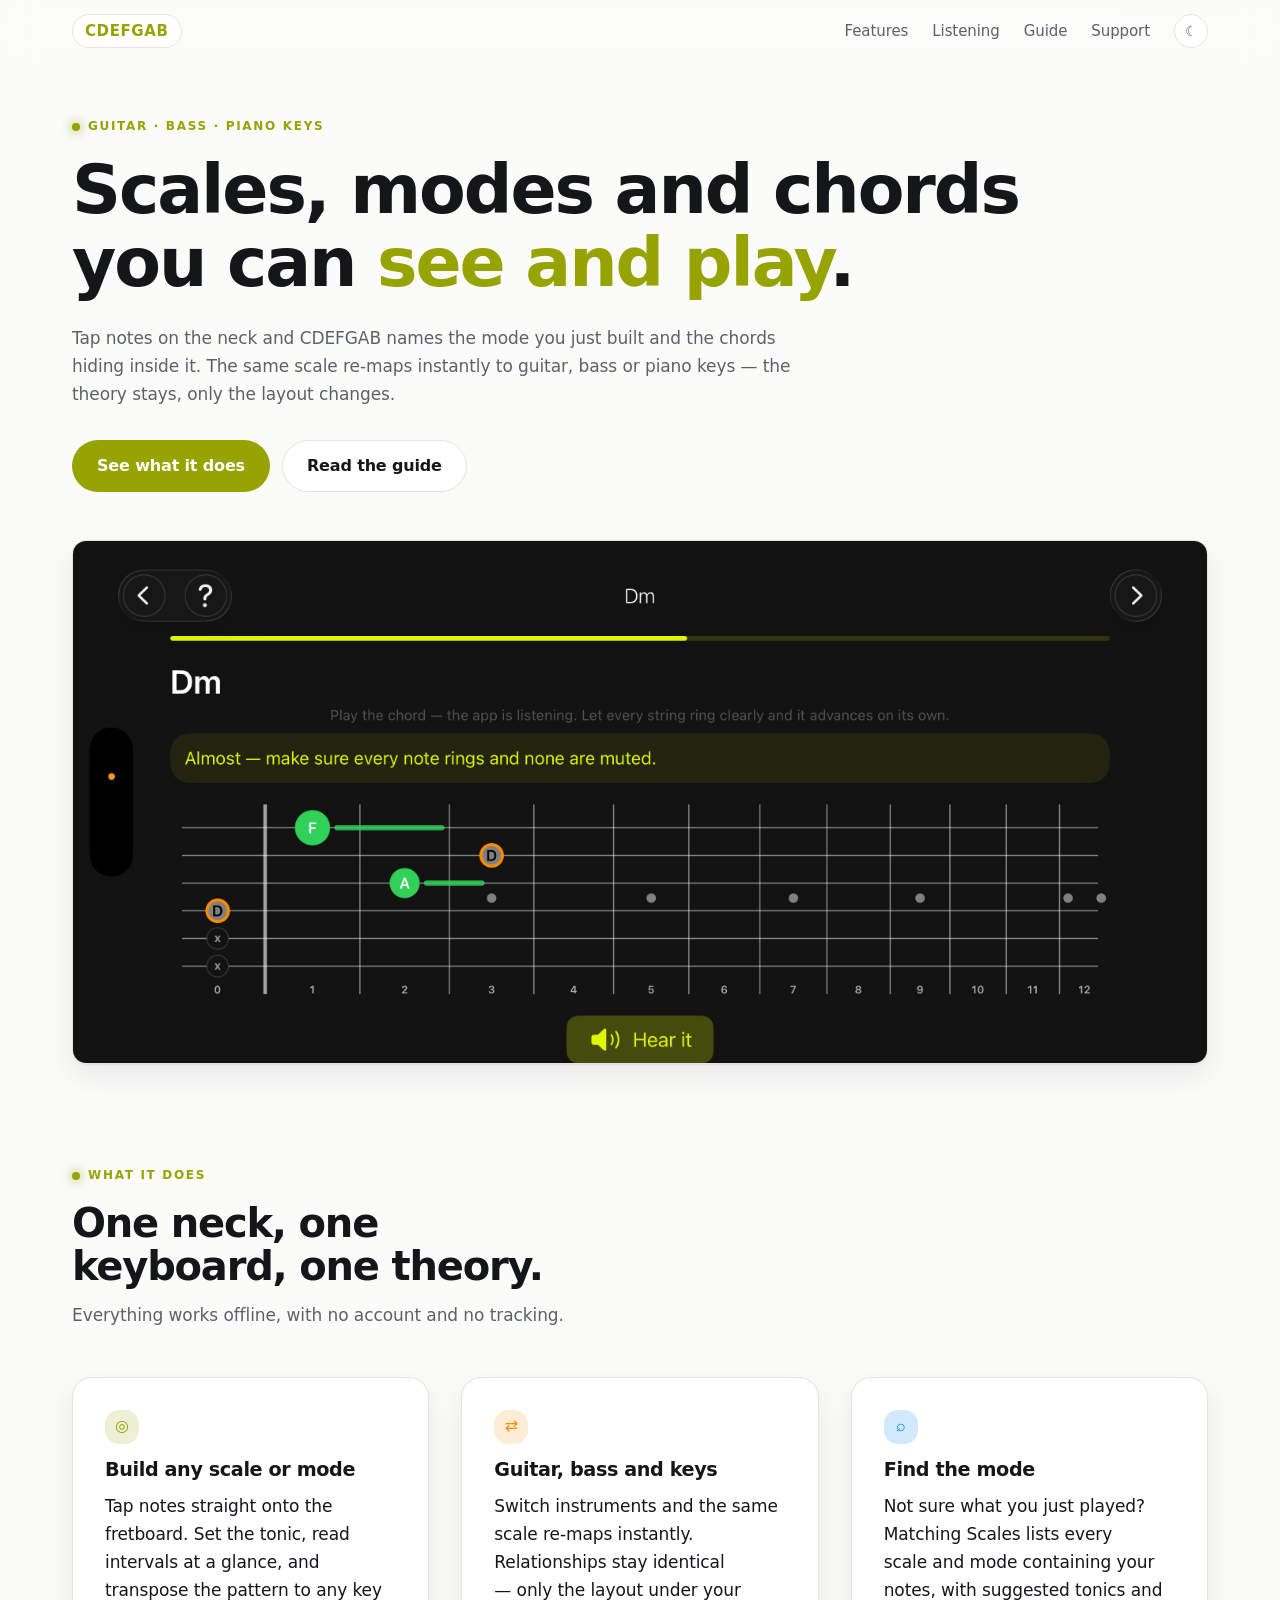
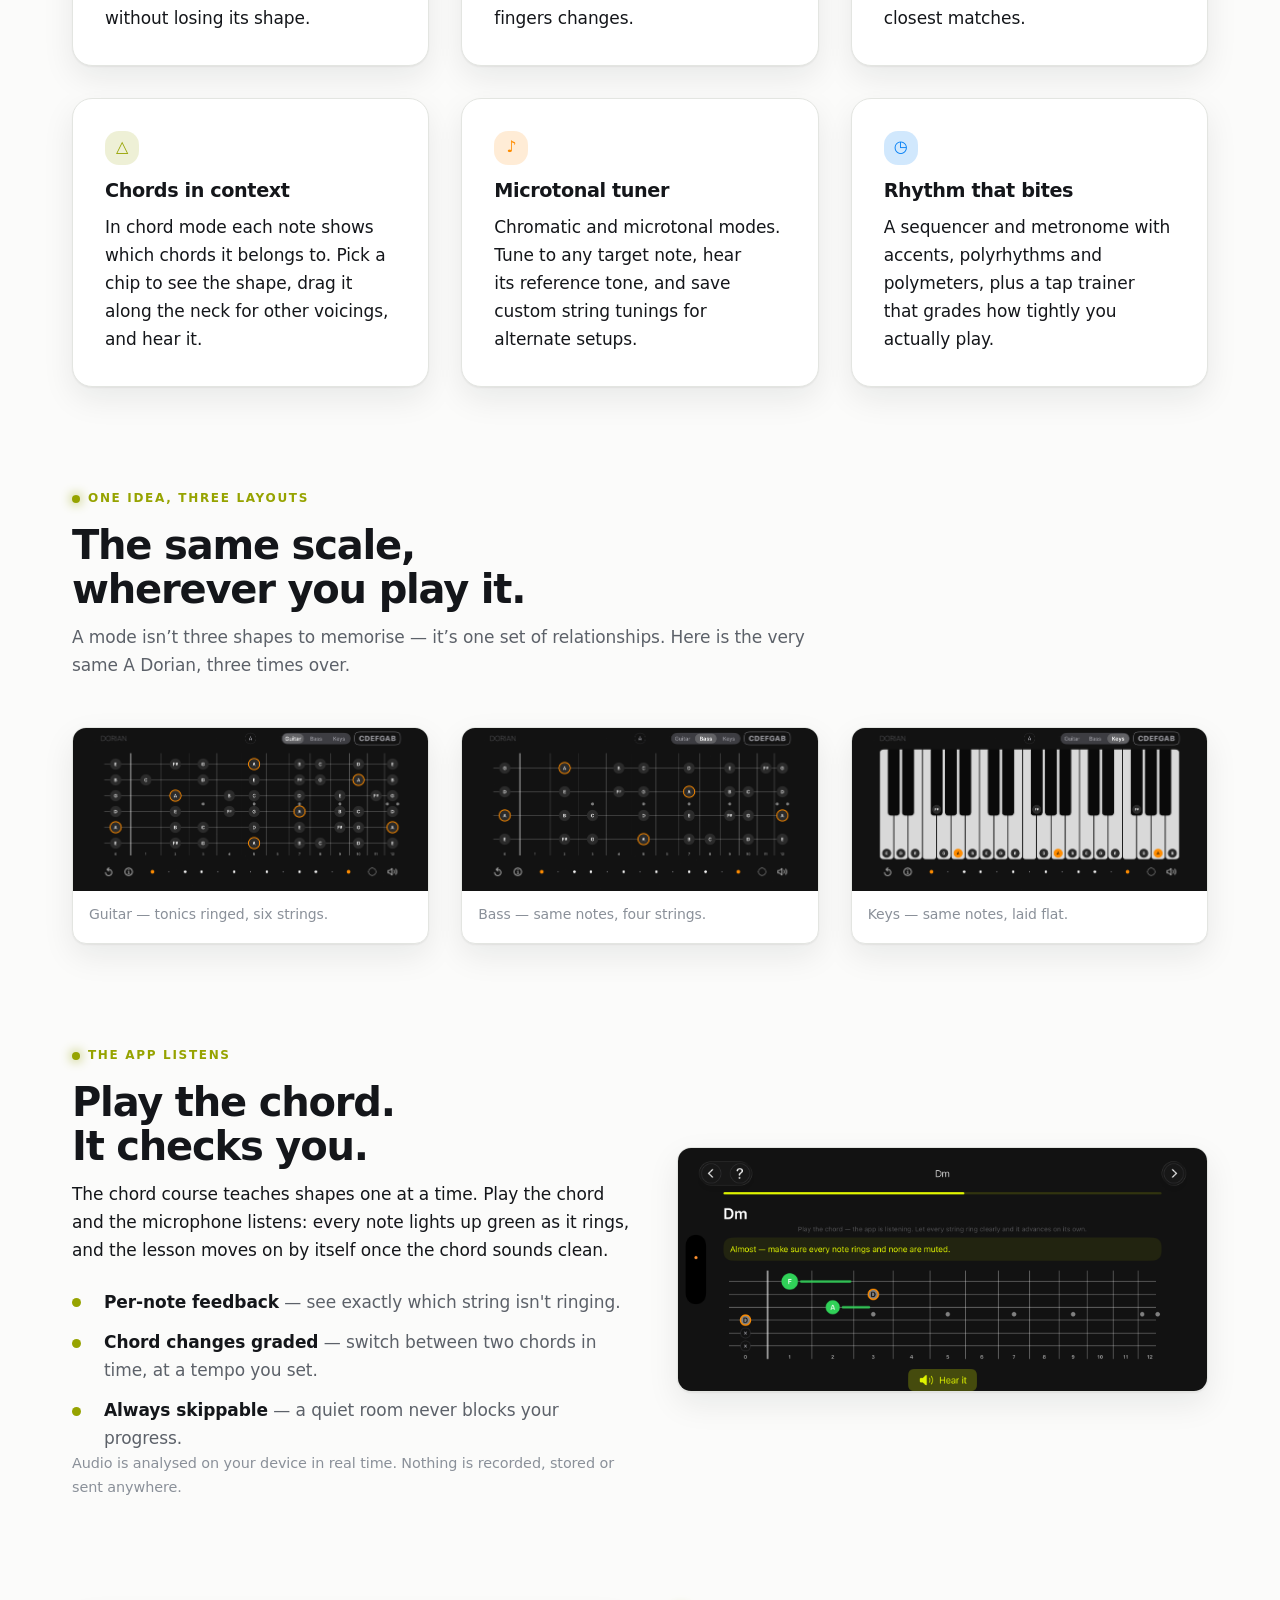
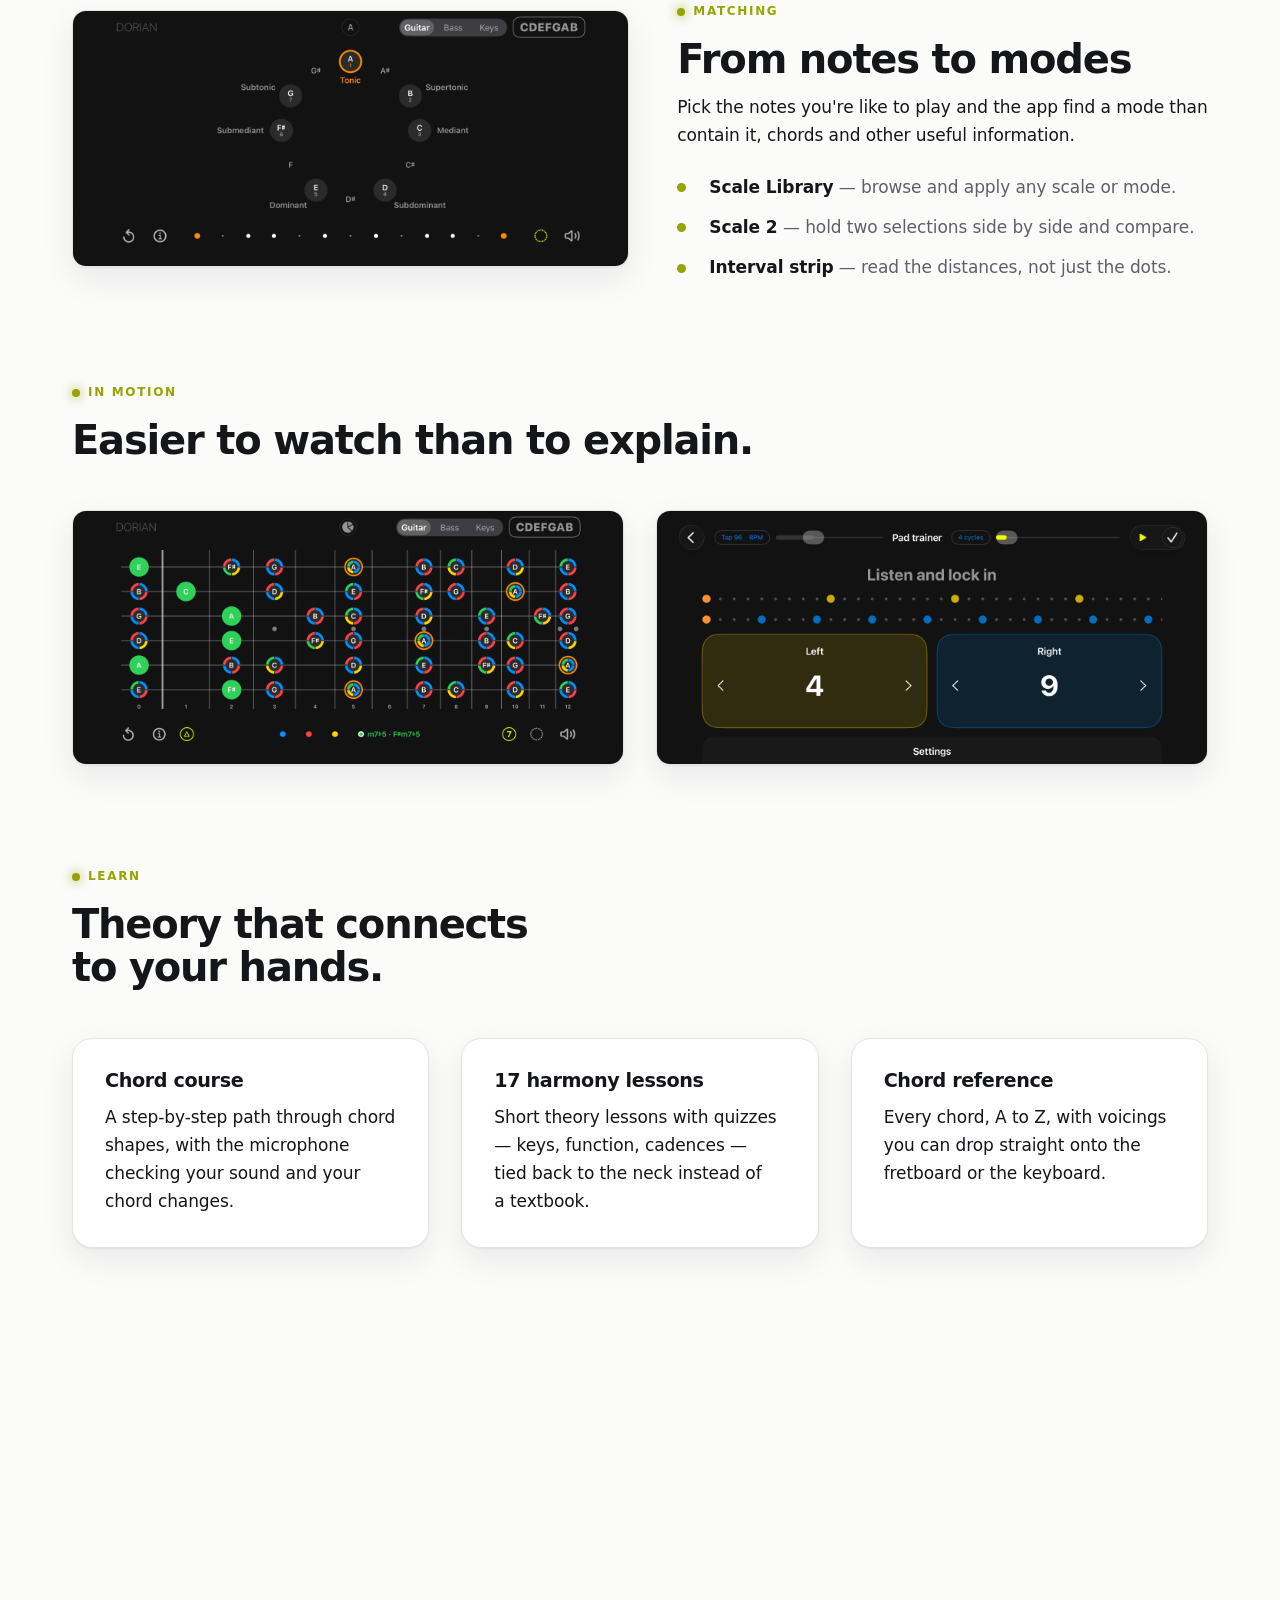
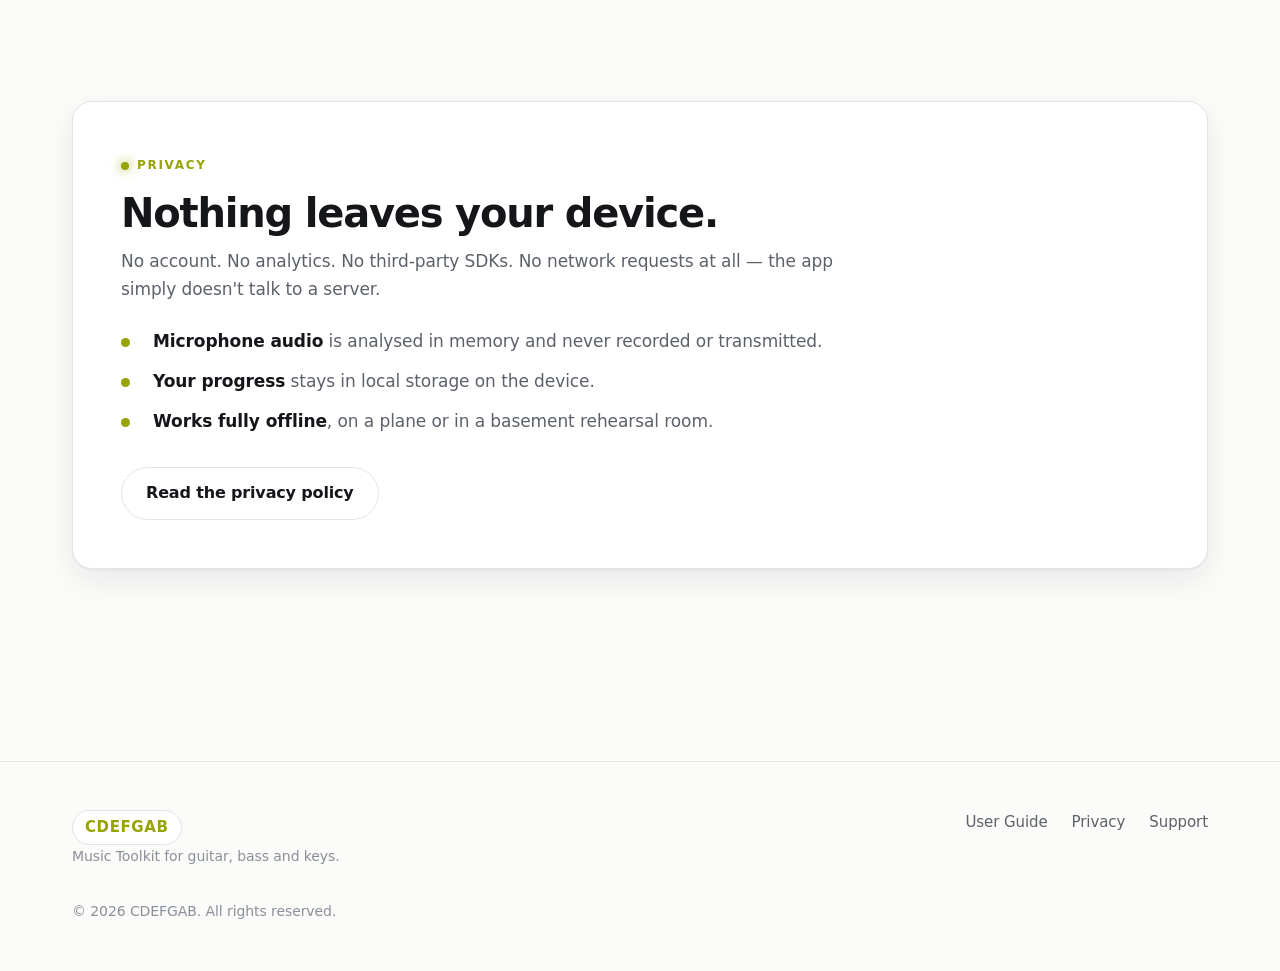
==== commit f7b2df6b: "Update index.html" ====
--- a/index.html
+++ b/index.html
@@ -160,10 +160,9 @@
       <div class="split rev">
         <div class="reveal">
           <p class="eyebrow">Matching</p>
-          <h2>From notes to a name.</h2>
+          <h2>From notes to modes</h2>
           <p>
-            Pick the notes you're hearing and the app works backwards: which scales contain them,
-            which tonic makes the most sense, and what to call the thing you stumbled onto.
+            Pick the notes you're like to play and the app find a mode than contain it, chords and other useful information.
           </p>
           <ul class="ticks">
             <li><strong>Scale Library</strong> — browse and apply any scale or mode.</li>
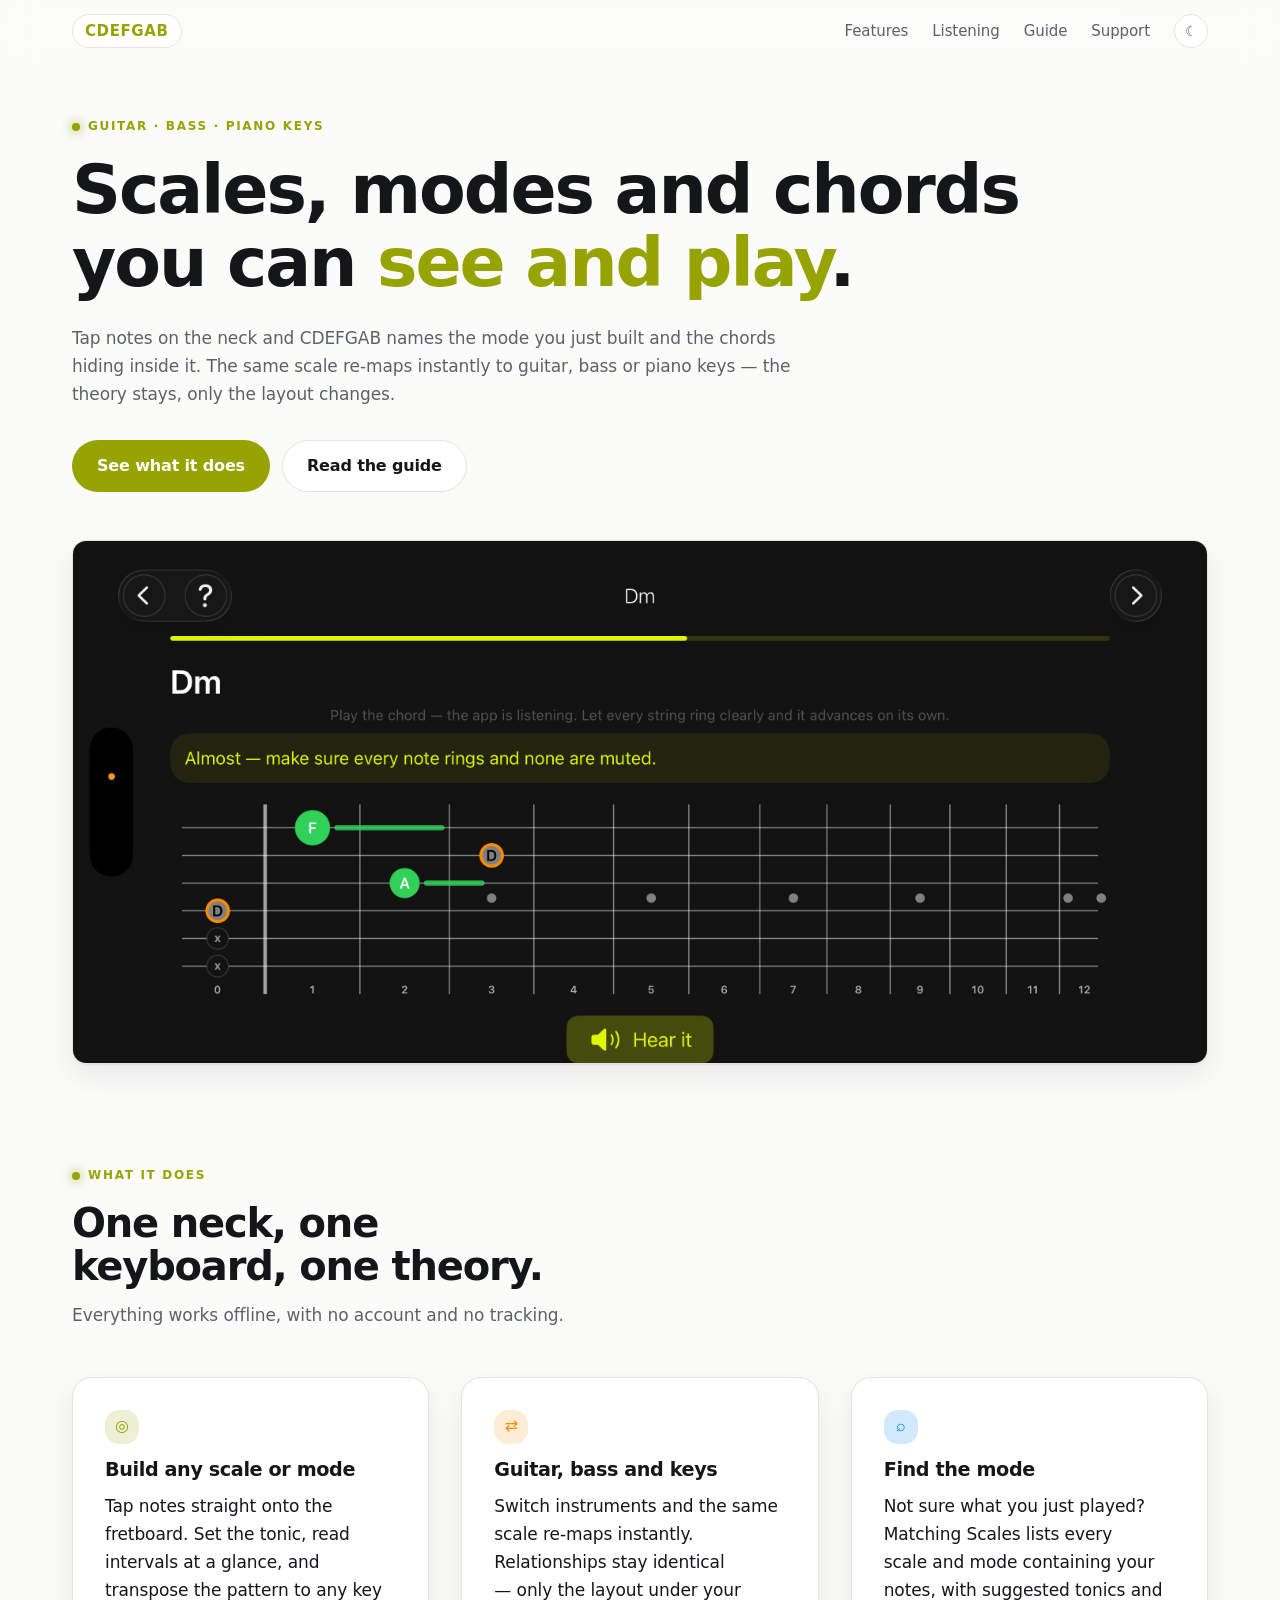
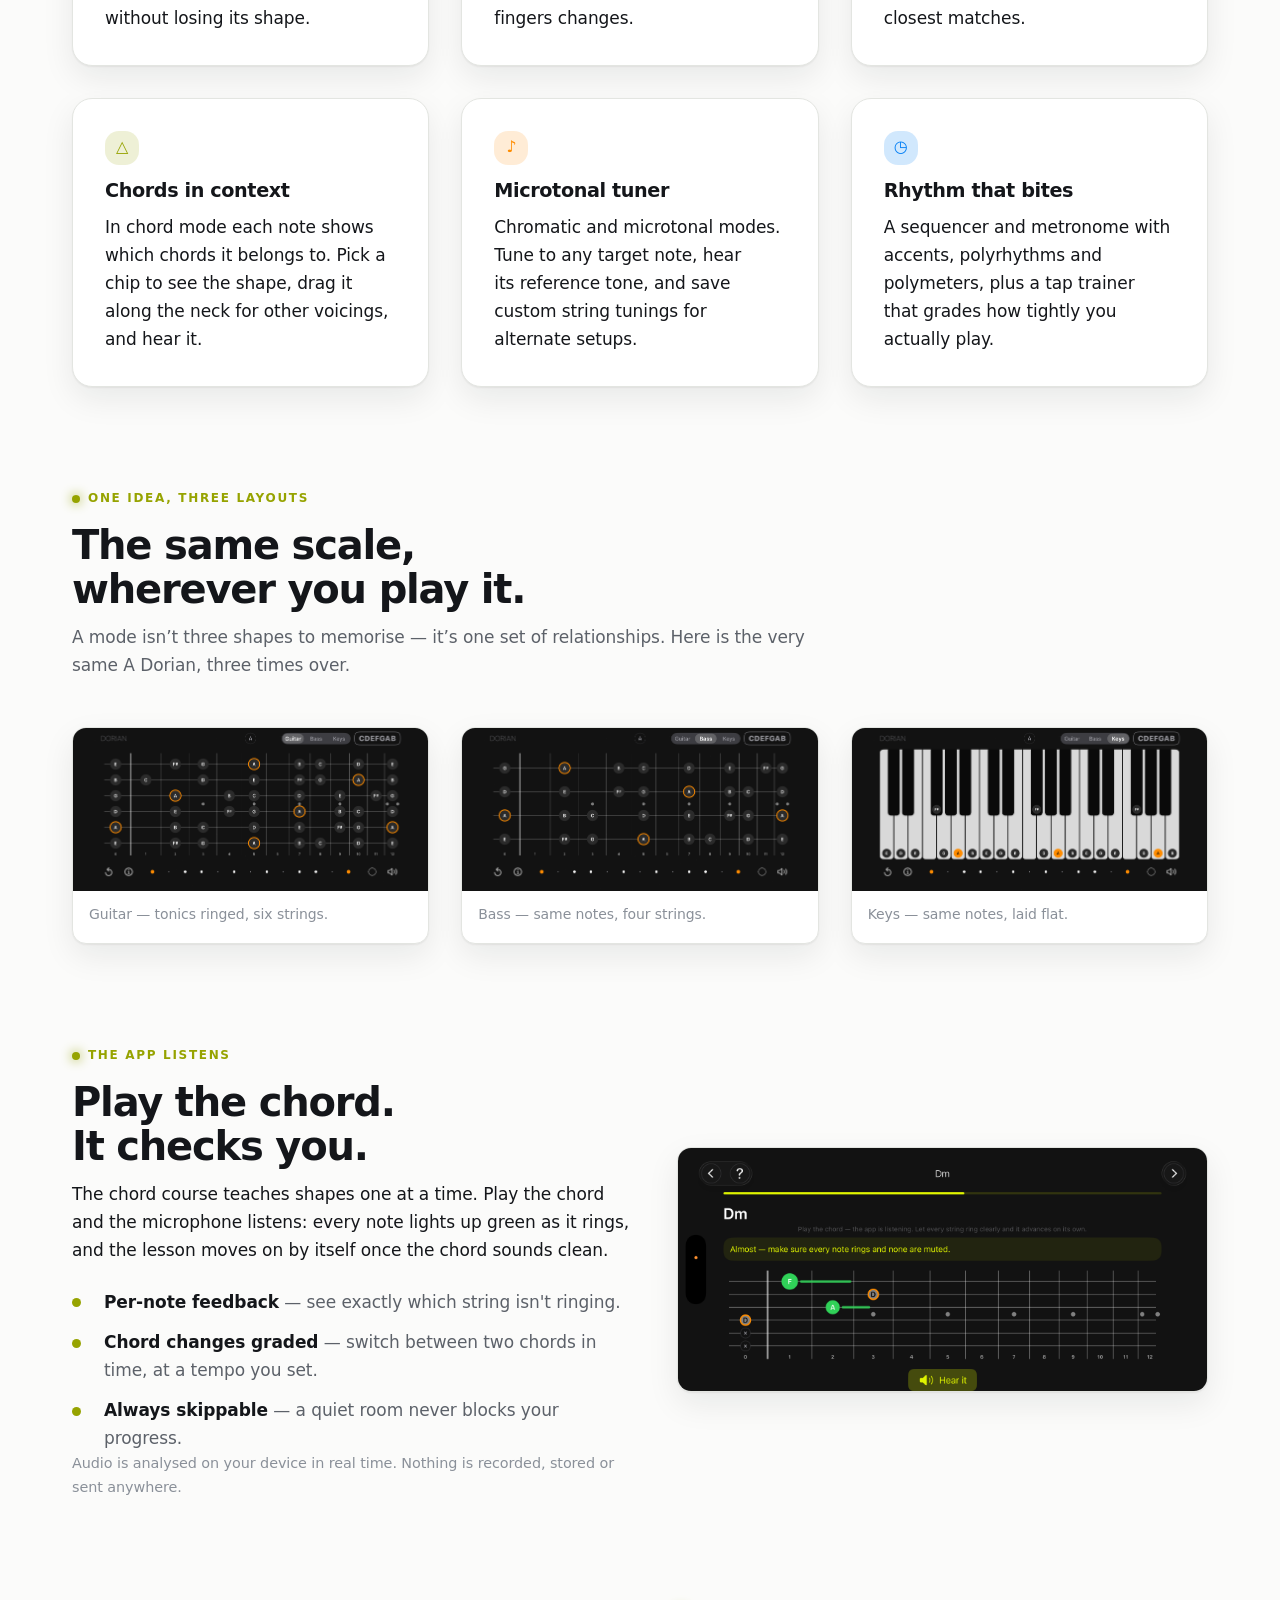
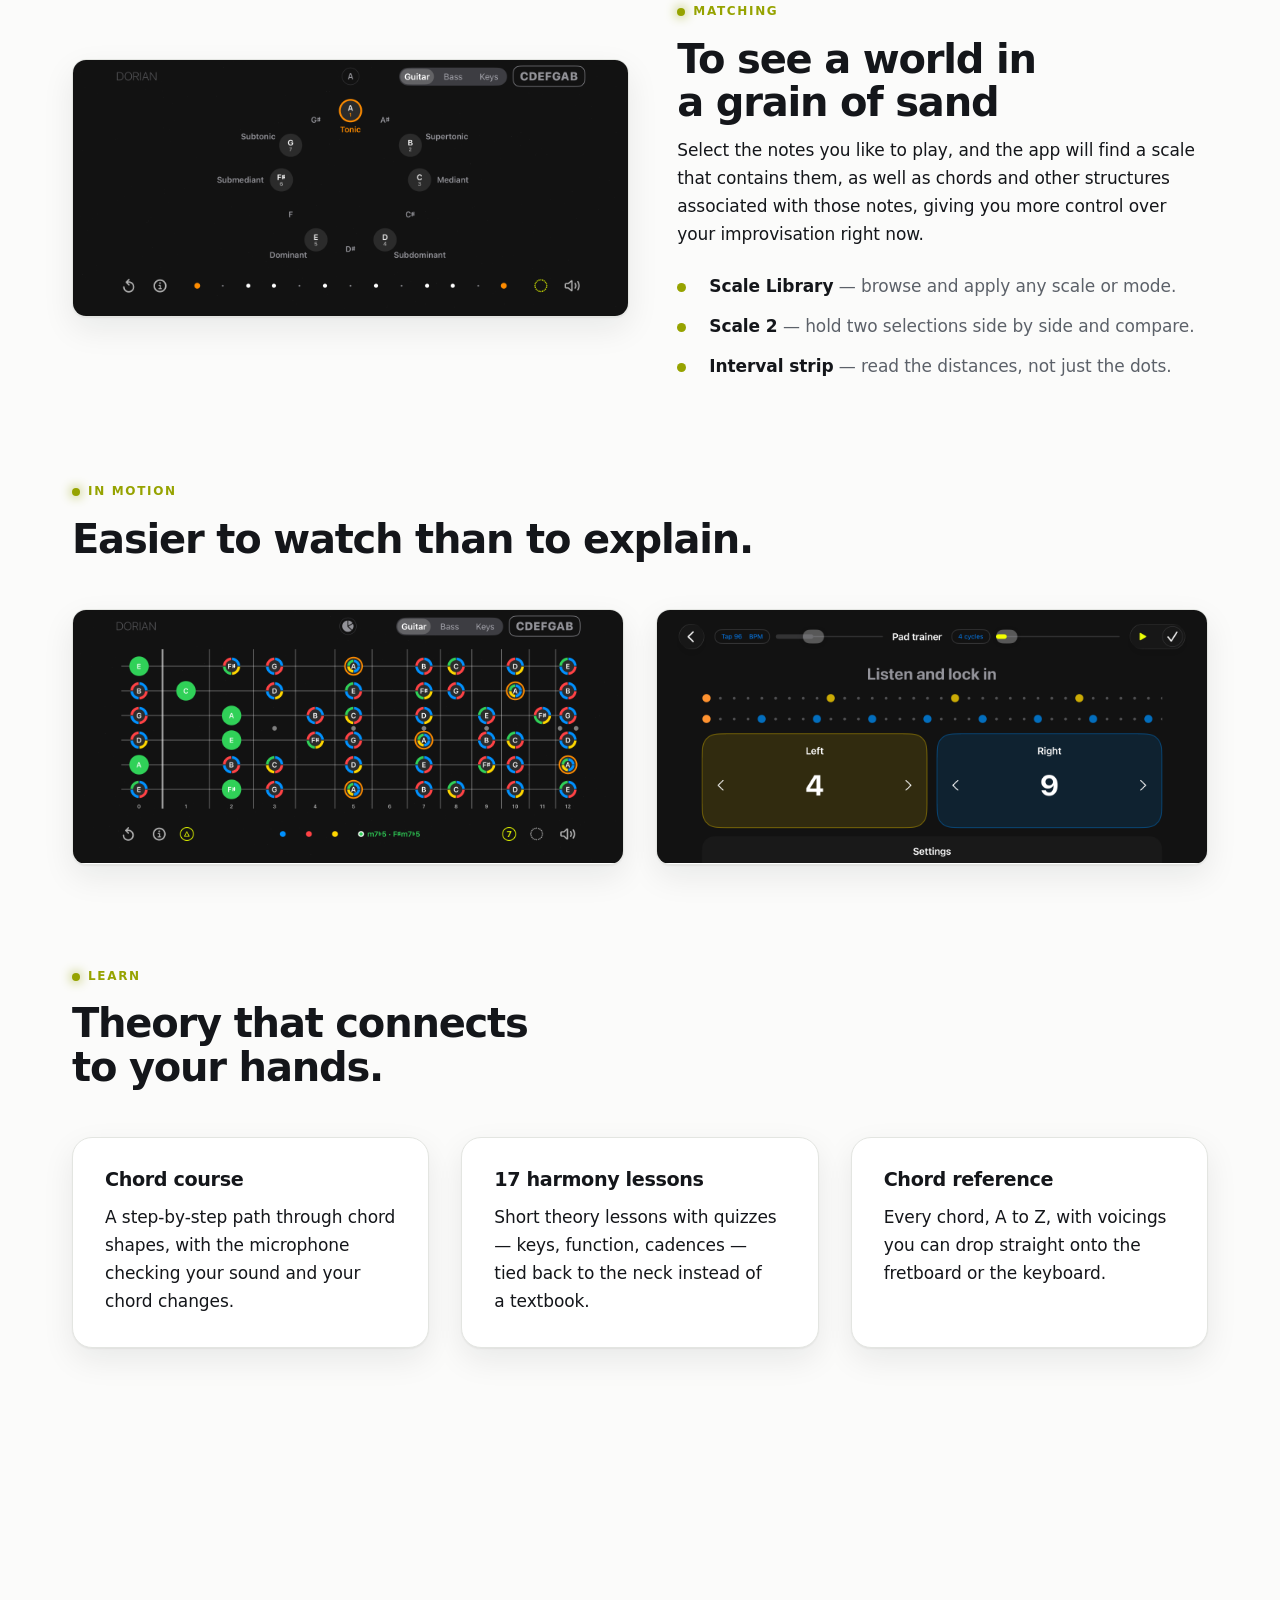
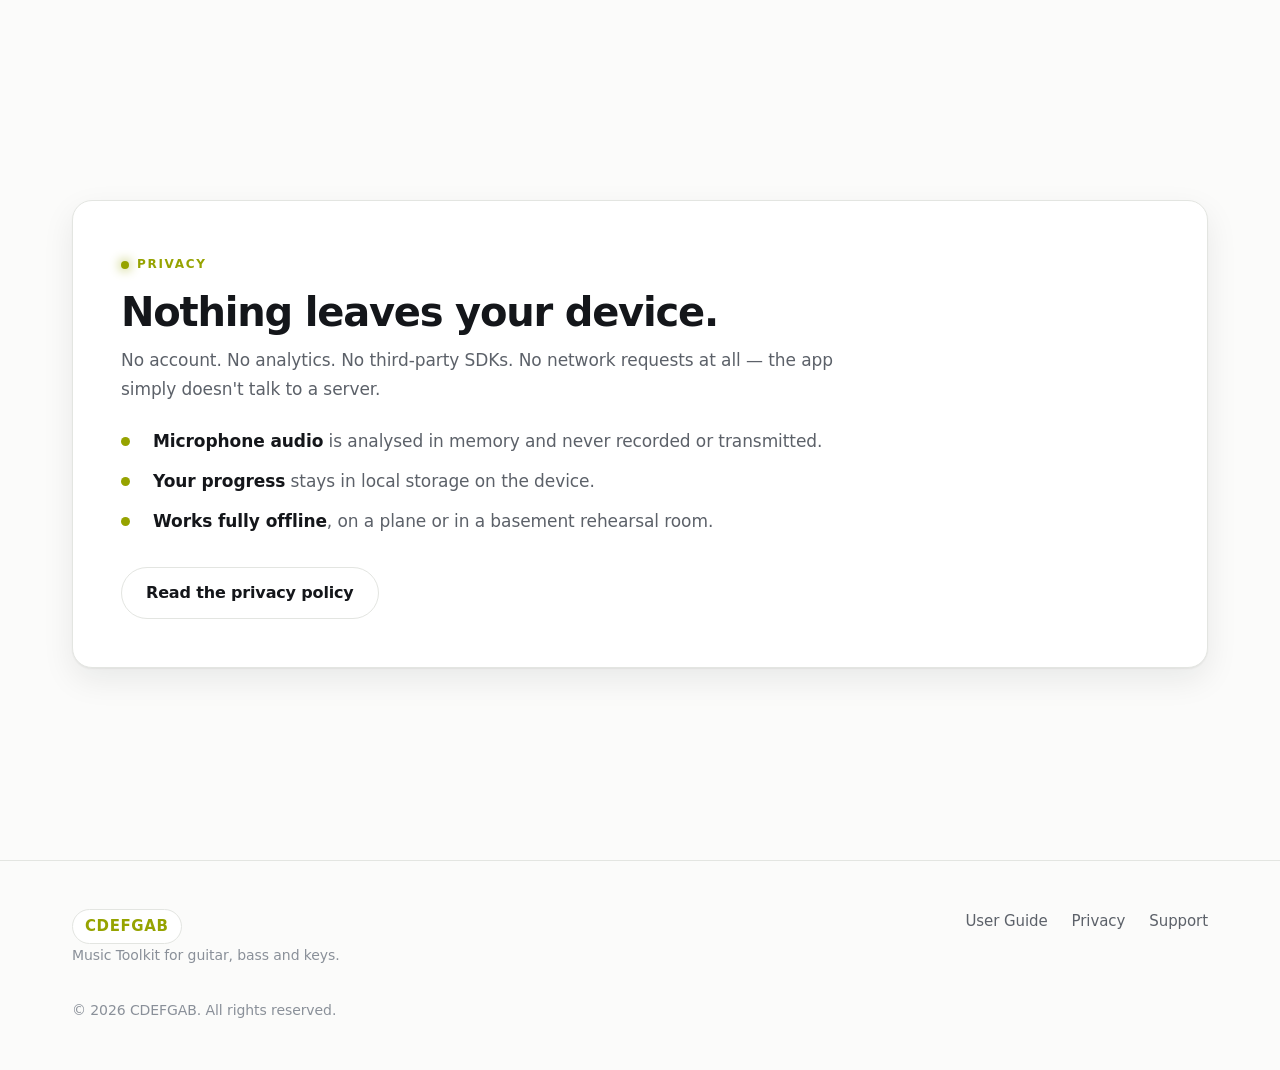
==== commit 3f400f18: "Update index.html" ====
--- a/index.html
+++ b/index.html
@@ -160,9 +160,10 @@
       <div class="split rev">
         <div class="reveal">
           <p class="eyebrow">Matching</p>
-          <h2>From notes to modes</h2>
+          <h2>To see a world in a grain of sand</h2>
           <p>
-            Pick the notes you're like to play and the app find a mode than contain it, chords and other useful information.
+         Select the notes you like to play, and the app will find a scale that contains them,
+        as well as chords and other structures associated with those notes, giving you more control over your improvisation right now.
           </p>
           <ul class="ticks">
             <li><strong>Scale Library</strong> — browse and apply any scale or mode.</li>
